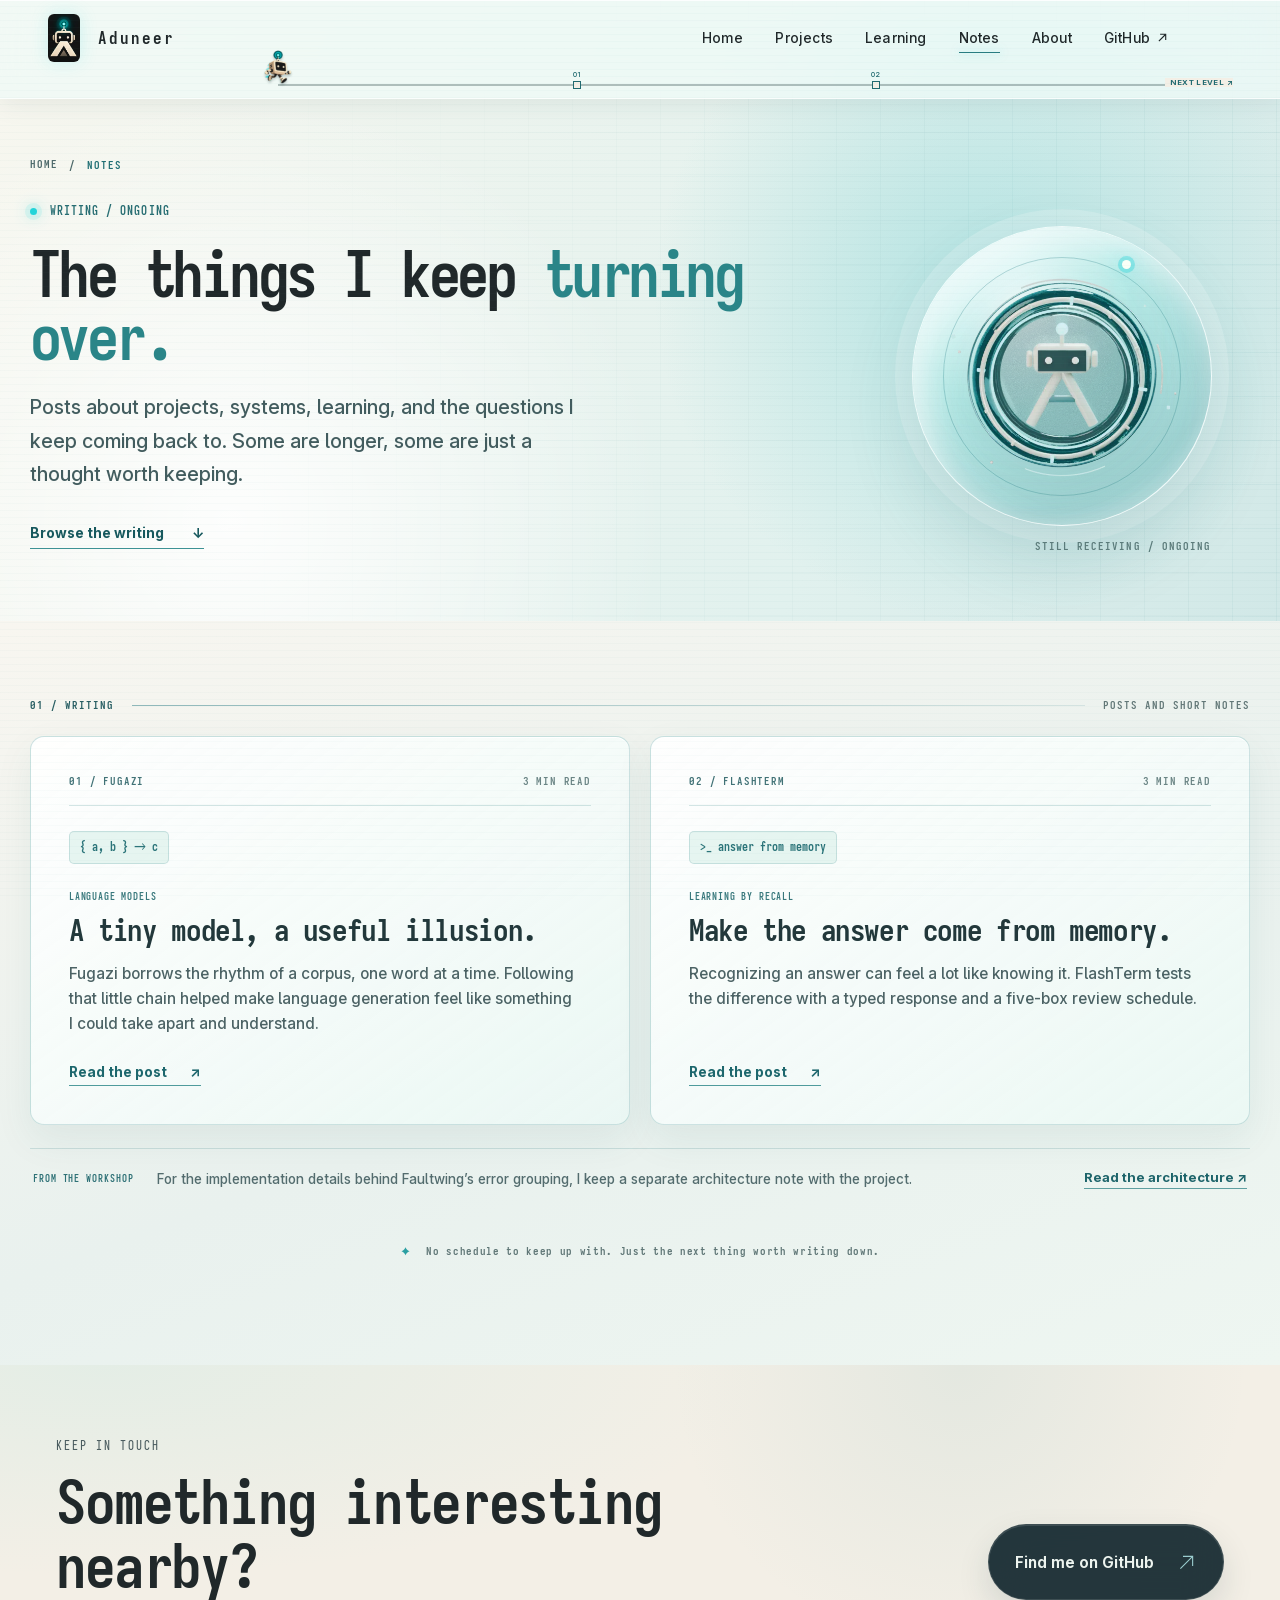
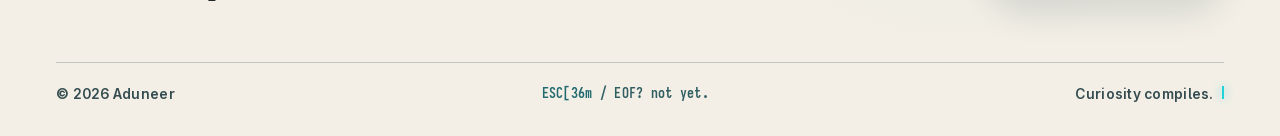
==== notes/index.html @ c025689a "Publish notes and rabbit hole" ====
<!doctype html>
<html lang="en" class="no-js">
  <head>
    <meta charset="utf-8" />
    <meta name="viewport" content="width=device-width, initial-scale=1" />
    <meta name="description" content="Aduneer's blog: posts and short notes on projects, systems, learning, and whatever question comes next." />
    <meta name="theme-color" content="#e9f2ed" />
    <meta property="og:type" content="website" />
    <meta property="og:title" content="Notes — Aduneer" />
    <meta property="og:description" content="Posts about projects, systems, learning, and the questions I keep coming back to." />
    <meta property="og:url" content="https://aduneer.github.io/notes/" />
    <meta property="og:image" content="https://aduneer.github.io/assets/aduneer-social-teal-1200.jpg" />
    <meta name="twitter:card" content="summary_large_image" />
    <link rel="canonical" href="https://aduneer.github.io/notes/" />
    <link rel="icon" href="../assets/favicon.svg" type="image/svg+xml" />
    <link rel="preload" href="../assets/adwaita-sans.woff2" as="font" type="font/woff2" crossorigin />
    <link rel="stylesheet" href="../styles.css" />
    <link rel="stylesheet" href="../notes.css" />
    <script src="../script.js" defer></script>
    <title>Notes — Aduneer</title>
  </head>
  <body class="notes-page">
    <a class="skip-link" href="#main-content">Skip to content</a>

    <header class="site-header" data-header>
      <div class="nav-shell">
        <a class="brand" href="../index.html#home" aria-label="Aduneer home"><img class="brand-mark" src="../assets/brand-mark-teal.webp" width="120" height="180" alt="" /><span class="brand-name">Aduneer</span></a>
        <button class="menu-toggle" type="button" aria-controls="primary-navigation" aria-expanded="false" aria-label="Open navigation"><span></span><span></span></button>
        <nav class="site-nav" id="primary-navigation" aria-label="Primary navigation">
          <a href="../index.html#home">Home</a>
          <a href="../index.html#projects">Projects</a>
          <a href="../learning.html">Learning</a>
          <a href="index.html" aria-current="page">Notes</a>
          <a href="#about-dialog" data-dialog-open="about-dialog">About</a>
          <a class="external-link" href="https://github.com/Aduneer" target="_blank" rel="noopener noreferrer">GitHub <svg viewBox="0 0 12 12" aria-hidden="true"><path d="M2.5 9.5 9 3M4 2.5h5.5V8" /></svg><span class="visually-hidden"> (opens in a new tab)</span></a>
        </nav>
      </div>
      <div class="level-track" data-level-track aria-hidden="true"><div class="level-track-inner"><span class="level-track-fill" data-track-fill></span><span class="level-stop" style="--stop: 33%"><i>01</i></span><span class="level-stop" style="--stop: 66%"><i>02</i></span><span class="level-finish">NEXT LEVEL ↗</span><span class="mascot-runner" data-runner><img src="../assets/mascot-runner-teal.webp" width="807" height="900" alt="" /></span></div></div>
    </header>

    <main id="main-content">
      <section class="notebook-hero" aria-labelledby="notebook-title">
        <div class="notebook-shell">
          <nav class="notebook-breadcrumb" aria-label="Breadcrumb"><a href="../index.html">Home</a><span aria-hidden="true">/</span><span aria-current="page">Notes</span></nav>
          <div class="notebook-hero-grid">
            <div class="notebook-hero-copy">
              <p class="notebook-eyebrow"><span class="notebook-led" aria-hidden="true"></span> Writing / ongoing</p>
              <h1 id="notebook-title">The things I keep <em>turning over.</em></h1>
              <p>Posts about projects, systems, learning, and the questions I keep coming back to. Some are longer, some are just a thought worth keeping.</p>
              <a class="notebook-jump" href="#recent">Browse the writing <span aria-hidden="true">↓</span></a>
            </div>
            <div class="notebook-hero-object" aria-hidden="true">
              <span class="notebook-orbit notebook-orbit-outer"></span>
              <span class="notebook-orbit notebook-orbit-inner"></span>
              <span class="notebook-orbit-point"></span>
              <img src="../assets/hero-core-poster.webp" width="480" height="480" alt="" />
              <span class="notebook-object-label">still receiving / ongoing</span>
            </div>
          </div>
        </div>
      </section>

      <section class="notebook-content" id="recent" aria-label="Blog posts">
        <div class="notebook-shell">
          <div class="notebook-section-heading"><p>01 / Writing</p><span></span><p>Posts and short notes</p></div>
          <div class="notebook-entry-grid">
            <article class="notebook-entry" aria-labelledby="fugazi-entry-title">
              <div class="notebook-entry-top"><span>01 / Fugazi</span><span>3 min read</span></div>
              <div class="notebook-entry-mark" aria-hidden="true">{ a, b } → c</div>
              <p class="notebook-entry-type">Language models</p>
              <h2 id="fugazi-entry-title"><a href="fugazi.html">A tiny model, a useful illusion.</a></h2>
              <p class="notebook-entry-excerpt">Fugazi borrows the rhythm of a corpus, one word at a time. Following that little chain helped make language generation feel like something I could take apart and understand.</p>
              <a class="notebook-read-link" href="fugazi.html" aria-label="Read A tiny model, a useful illusion">Read the post <span aria-hidden="true">↗</span></a>
            </article>
            <article class="notebook-entry" id="flashterm-note" aria-labelledby="flashterm-entry-title">
              <div class="notebook-entry-top"><span>02 / FlashTerm</span><span>3 min read</span></div>
              <div class="notebook-entry-mark" aria-hidden="true">&gt;_ answer from memory</div>
              <p class="notebook-entry-type">Learning by recall</p>
              <h2 id="flashterm-entry-title"><a href="flashterm.html">Make the answer come from memory.</a></h2>
              <p class="notebook-entry-excerpt">Recognizing an answer can feel a lot like knowing it. FlashTerm tests the difference with a typed response and a five-box review schedule.</p>
              <a class="notebook-read-link" href="flashterm.html" aria-label="Read Make the answer come from memory">Read the post <span aria-hidden="true">↗</span></a>
            </article>
          </div>
          <aside class="notebook-related-link" aria-label="Related project documentation"><span>FROM THE WORKSHOP</span><p>For the implementation details behind Faultwing’s error grouping, I keep a separate architecture note with the project.</p><a href="https://github.com/Aduneer/Faultwing/blob/main/docs/architecture.md" target="_blank" rel="noopener noreferrer">Read the architecture ↗<span class="visually-hidden"> (opens in a new tab)</span></a></aside>
          <p class="notebook-signoff"><span aria-hidden="true">✦</span> No schedule to keep up with. Just the next thing worth writing down.</p>
        </div>
      </section>
    </main>

    <footer class="site-footer"><div class="footer-shell"><div class="footer-invite reveal"><div><p class="eyebrow">Keep in touch</p><h2>Something interesting nearby?</h2></div><a class="footer-cta" href="https://github.com/Aduneer" target="_blank" rel="noopener noreferrer"><span>Find me on GitHub</span><svg viewBox="0 0 24 24" aria-hidden="true"><path d="M5 19 19 5M8 5h11v11" /></svg><span class="visually-hidden"> (opens in a new tab)</span></a></div><div class="footer-meta"><p>© <span id="year">2026</span> Aduneer</p><p class="footer-annotation"><span>ESC[36m</span> / EOF? not yet.</p><p>Curiosity compiles. <span class="footer-cursor" aria-hidden="true"></span></p></div></div></footer>

    <dialog class="info-dialog" id="about-dialog" aria-labelledby="about-title"><div class="dialog-shell"><form method="dialog"><button class="dialog-close" type="submit" aria-label="Close about dialog">×</button></form><picture><source type="image/webp" srcset="../assets/aduneer-avatar-teal-176.webp 176w, ../assets/aduneer-avatar-teal-264.webp 264w" sizes="88px" /><img class="dialog-avatar" src="../assets/aduneer-avatar-teal.png" width="176" height="176" alt="Aduneer's robot avatar" loading="lazy" decoding="async" /></picture><p class="eyebrow">About / ongoing</p><h2 id="about-title">Curious about how things work.</h2><p>I love learning, and building is how I make it stick. I try things, break them, understand why, and make the next version better.</p><p>Right now I’m exploring Go, C++, Python, data, AI, and systems. Side paths keep leading to tiny VMs, emulation, Linux from source, unusual networks, and old laptops with character.</p><a class="dialog-link" href="https://github.com/Aduneer" target="_blank" rel="noopener noreferrer">More on GitHub <span class="visually-hidden"> (opens in a new tab)</span><svg viewBox="0 0 16 16" aria-hidden="true"><path d="M3 13 13 3M5 3h8v8" /></svg></a></div></dialog>
  </body>
</html>
---- styles.css ----
@font-face {
  font-family: "Aduneer Sans";
  src: url("assets/adwaita-sans.woff2") format("woff2");
  font-style: normal;
  font-weight: 400 800;
  font-display: swap;
}

@font-face {
  font-family: "Aduneer Iosevka";
  src: url("assets/iosevka-medium.woff2") format("woff2");
  font-style: normal;
  font-weight: 500;
  font-display: swap;
}

@font-face {
  font-family: "Aduneer Iosevka";
  src: url("assets/iosevka-bold.woff2") format("woff2");
  font-style: normal;
  font-weight: 700;
  font-display: swap;
}

:root {
  --paper: #f3efe6;
  --paper-deep: #e5e9e5;
  --ink: #20282a;
  --muted: #4b5d60;
  --accent: #287d82;
  --accent-light: #9bcdd0;
  --signal: #22d4d9;
  --focus: #206a70;
  --line: rgba(28, 53, 57, 0.22);
  --font-ui: "Aduneer Sans", Inter, system-ui, sans-serif;
  --font-mono: "Aduneer Iosevka", ui-monospace, "SFMono-Regular", "Cascadia Code", Menlo,
    Monaco, Consolas, "Liberation Mono", monospace;
  --page-width: 1220px;
}

*,
*::before,
*::after {
  box-sizing: border-box;
}

html {
  scroll-behavior: smooth;
  scroll-padding-top: 7rem;
}

body {
  min-width: 320px;
  margin: 0;
  overflow-x: hidden;
  background: var(--paper);
  color: var(--ink);
  font-family: var(--font-ui);
  font-size: 16px;
  font-weight: 500;
  text-rendering: optimizeLegibility;
}

h1,
h2,
h3,
code,
.brand-name,
.eyebrow,
.hero-trace,
.project-number,
.project-category,
.project-trace,
.field-note-index,
.footer-annotation,
.milestone-index,
.orbit-label,
.signal-cache {
  font-family: var(--font-mono);
}

body::after {
  position: fixed;
  inset: 0;
  z-index: 30;
  background: repeating-linear-gradient(180deg, transparent 0 6px, rgba(95, 158, 159, 0.03) 6px 7px);
  content: "";
  pointer-events: none;
}

@media (prefers-contrast: more), (forced-colors: active), print {
  body::after { display: none; }
}

body.nav-open,
body.modal-open {
  overflow: hidden;
}

button,
a {
  font: inherit;
}

button {
  color: inherit;
}

a {
  color: inherit;
  text-decoration: none;
}

img,
svg {
  display: block;
}

img {
  max-width: 100%;
}

::selection {
  background: var(--accent);
  color: #fffdf7;
}

:focus-visible {
  outline: 2px solid var(--focus);
  outline-offset: 4px;
}

.visually-hidden {
  position: absolute !important;
  width: 1px !important;
  height: 1px !important;
  padding: 0 !important;
  overflow: hidden !important;
  clip: rect(0, 0, 0, 0) !important;
  white-space: nowrap !important;
  border: 0 !important;
}

.skip-link {
  position: fixed;
  top: 12px;
  left: 12px;
  z-index: 100;
  padding: 10px 14px;
  transform: translateY(-150%);
  border: 1px solid var(--ink);
  background: var(--paper);
  font-size: 0.75rem;
  transition: transform 160ms ease;
}

.skip-link:focus {
  transform: translateY(0);
}

.site-header {
  position: fixed;
  inset: 0 0 auto;
  z-index: 20;
  isolation: isolate;
  padding: 14px clamp(1.25rem, 4vw, 3rem);
  border-bottom: 1px solid rgba(255, 255, 255, 0.72);
  background: rgba(239, 250, 247, 0.76);
  box-shadow:
    inset 0 1px 0 rgba(255, 255, 255, 0.84),
    0 5px 24px rgba(25, 54, 58, 0.08);
  backdrop-filter: blur(22px) saturate(145%);
  -webkit-backdrop-filter: blur(22px) saturate(145%);
  transition: box-shadow 220ms ease, background-color 220ms ease;
}

.site-header.is-scrolled {
  background: rgba(239, 250, 247, 0.9);
  box-shadow: 0 12px 32px rgba(25, 54, 58, 0.14);
}

.nav-shell {
  position: relative;
  z-index: 1;
  display: flex;
  align-items: center;
  width: min(100%, var(--page-width));
  min-height: 48px;
  margin: 0 auto;
}

.brand {
  display: inline-flex;
  align-items: center;
  gap: 18px;
  border-radius: 4px;
}

.brand-mark {
  width: 32px;
  height: 48px;
  border-radius: 6px;
  object-fit: cover;
  box-shadow: 0 0 18px rgba(34, 212, 217, 0.18);
}

.brand-name {
  font-size: 1.05rem;
  font-weight: 700;
  letter-spacing: 0.12em;
}

.site-nav {
  display: flex;
  align-items: center;
  gap: clamp(1.25rem, 2.5vw, 2.35rem);
  margin-right: clamp(0rem, 5vw, 4.5rem);
  margin-left: auto;
}

.site-nav a,
.nav-link {
  position: relative;
  padding: 8px 0;
  border: 0;
  background: none;
  cursor: pointer;
  font-size: 0.86rem;
  line-height: 1.2;
  letter-spacing: 0.015em;
}

.site-nav a::after,
.nav-link::after {
  position: absolute;
  right: 0;
  bottom: 1px;
  left: 0;
  height: 1px;
  transform: scaleX(0);
  transform-origin: right;
  background: var(--accent);
  box-shadow: 0 0 10px rgba(34, 212, 217, 0.56);
  content: "";
  transition: transform 180ms ease;
}

.site-nav a:hover::after,
.site-nav a:focus-visible::after,
.nav-link:hover::after,
.nav-link:focus-visible::after,
.site-nav a[aria-current]::after {
  transform: scaleX(1);
  transform-origin: left;
}

.external-link {
  display: inline-flex;
  align-items: center;
  gap: 7px;
}

.external-link svg {
  width: 11px;
  height: 11px;
  fill: none;
  stroke: currentColor;
  stroke-linecap: square;
  stroke-width: 1.2;
}

.menu-toggle {
  display: none;
}

.hero {
  position: relative;
  isolation: isolate;
  min-height: 720px;
  overflow: hidden;
  background: #e4f4f2;
}

.hero-media,
.hero-media img,
.hero::after {
  position: absolute;
  inset: 0;
}

.hero-media {
  z-index: -2;
  transform: translate3d(var(--media-x, 0px), var(--media-y, 0px), 0) scale(1.035);
  transform-origin: center;
}

.hero-media img {
  width: 100%;
  height: 100%;
  object-fit: cover;
  object-position: center center;
  filter: blur(2.5px) saturate(1.06) contrast(1.01);
  transform: scale(1.025);
}

.hero-pointer-light {
  position: absolute;
  inset: 0;
  z-index: 0;
  background: radial-gradient(
    360px circle at var(--pointer-x, 50%) var(--pointer-y, 50%),
    rgba(117, 207, 207, 0.35),
    rgba(219, 246, 243, 0.12) 38%,
    transparent 72%
  );
  mix-blend-mode: soft-light;
  opacity: 0;
  pointer-events: none;
  transition: opacity 300ms ease;
}

.hero.has-pointer .hero-pointer-light {
  opacity: 1;
}

.hero-pixels {
  position: absolute;
  inset: 0;
  z-index: 0;
  overflow: hidden;
  pointer-events: none;
}

.hero-pixel {
  position: absolute;
  width: var(--pixel-size);
  height: var(--pixel-size);
  left: var(--pixel-x);
  top: var(--pixel-y);
  background: var(--pixel-color);
  box-shadow: 0 0 12px var(--pixel-color);
  animation: pixel-fade 560ms steps(5, end) both;
}

.hero::after {
  z-index: -1;
  background:
    linear-gradient(
      90deg,
      rgba(250, 254, 251, 0.2) 0%,
      rgba(237, 250, 247, 0.08) 48%,
      transparent 100%
    ),
    linear-gradient(0deg, rgba(25, 51, 57, 0.04), transparent 38%);
  content: "";
  pointer-events: none;
}

.hero-content {
  position: relative;
  z-index: 1;
  width: min(100%, var(--page-width));
  margin: 0 auto;
  padding: 170px 0 108px;
}

.eyebrow {
  margin: 0 0 28px;
  color: var(--muted);
  font-size: 0.78rem;
  line-height: 1.2;
  letter-spacing: 0.16em;
  text-transform: uppercase;
}

.eyebrow span {
  display: inline-block;
  margin-left: 8px;
  color: var(--ink);
}

.hero .eyebrow {
  display: inline-flex;
  align-items: center;
  padding: 9px 14px;
  border: 1px solid rgba(255, 255, 255, 0.9);
  border-radius: 999px;
  background: rgba(247, 255, 251, 0.63);
  box-shadow:
    inset 0 1px 0 rgba(255, 255, 255, 0.95),
    0 10px 30px rgba(40, 125, 130, 0.11);
  color: #36565b;
  backdrop-filter: blur(12px) saturate(135%);
  -webkit-backdrop-filter: blur(12px) saturate(135%);
}

.hero .eyebrow span { color: var(--accent); }

.hero h1 {
  max-width: 670px;
  margin: 0;
  font-size: clamp(3rem, 3.7vw, 3.6rem);
  font-weight: 700;
  line-height: 1.16;
  letter-spacing: -0.025em;
}

.hero-title-line {
  display: block;
  white-space: nowrap;
}

.cursor,
.footer-cursor {
  display: inline-block;
  width: 2px;
  height: 0.82em;
  margin-left: 8px;
  vertical-align: -0.03em;
  background: var(--signal);
  box-shadow: 0 0 10px rgba(34, 212, 217, 0.72);
  animation: cursor-blink 1.1s steps(1, end) infinite;
}

.hero-intro {
  max-width: 440px;
  margin: 27px 0 0;
  color: #354448;
  font-size: 1.05rem;
  line-height: 1.65;
}

.hero-actions {
  display: flex;
  align-items: center;
  gap: clamp(2rem, 4vw, 3.5rem);
  margin-top: 40px;
}

.hero-trace {
  width: fit-content;
  margin: 38px 0 0;
  display: flex;
  align-items: center;
  gap: 14px;
  padding: 10px 14px;
  border: 1px solid rgba(255, 255, 255, 0.88);
  border-left: 2px solid var(--signal);
  border-radius: 8px;
  background: rgba(247, 255, 251, 0.62);
  box-shadow: inset 0 1px 0 rgba(255, 255, 255, 0.95), 0 12px 28px rgba(25, 93, 98, 0.1);
  color: #31575c;
  font-size: 0.78rem;
  letter-spacing: 0.06em;
  backdrop-filter: blur(18px) saturate(145%);
  -webkit-backdrop-filter: blur(18px) saturate(145%);
}

.hero-trace abbr { color: #125f68; font-weight: 700; text-decoration: none; cursor: help; }
.hero-trace span { color: #31575c; }

.hero-core {
  position: absolute;
  top: 50%;
  right: max(24px, calc((100vw - var(--page-width)) / 2 + 5px));
  z-index: 2;
  width: clamp(300px, 30vw, 430px);
  transform: translateY(-43%);
  text-align: center;
}

.hero-core::before {
  position: absolute;
  inset: 11% 8% 18%;
  z-index: -1;
  border: 1px solid rgba(255, 255, 255, .56);
  border-radius: 50%;
  background: radial-gradient(circle, rgba(238, 253, 250, .72), rgba(223, 248, 246, .34) 58%, rgba(226, 250, 247, .05) 74%);
  box-shadow: 0 26px 70px rgba(27, 104, 112, .12), inset 0 1px 0 rgba(255, 255, 255, .82);
  backdrop-filter: blur(9px) saturate(130%);
  -webkit-backdrop-filter: blur(9px) saturate(130%);
  content: "";
  pointer-events: none;
}

.hero-core-spin {
  position: relative;
  display: block;
  width: 100%;
  aspect-ratio: 1;
  padding: 0;
  border: 0;
  border-radius: 50%;
  background: transparent;
  cursor: grab;
  touch-action: pan-y;
  -webkit-tap-highlight-color: transparent;
}

.hero-core-spin:active { cursor: grabbing; }
.hero-core-spin:focus-visible { outline: 3px solid var(--focus); outline-offset: -10px; }
.hero-core-spin img,
.hero-core-frames { position: absolute; inset: 0; width: 100%; height: 100%; }
.hero-core-spin img { object-fit: contain; filter: drop-shadow(0 24px 22px rgba(32, 88, 92, .2)); }
.hero-core-frames {
  opacity: 0;
  background-repeat: no-repeat;
  background-size: 600% 600%;
  background-position: var(--frame-x, 0%) var(--frame-y, 0%);
  filter: drop-shadow(0 24px 22px rgba(32, 88, 92, .2));
}
.hero-core.is-ready .hero-core-frames { opacity: 1; }
.hero-core.is-ready .hero-core-spin img { opacity: 0; }
.hero-core-caption {
  display: inline-flex;
  align-items: center;
  gap: 9px;
  margin: -11px 0 0;
  padding: 7px 11px;
  border: 1px solid rgba(255, 255, 255, .78);
  border-radius: 999px;
  background: rgba(239, 253, 249, .72);
  color: #24575c;
  font: 700 .69rem/1.2 var(--font-mono);
  letter-spacing: .08em;
  backdrop-filter: blur(12px);
  -webkit-backdrop-filter: blur(12px);
}
.hero-core-led { width: 5px; height: 5px; border-radius: 50%; background: var(--signal); box-shadow: 0 0 8px var(--signal); }
.no-js .hero-core-spin { cursor: default; pointer-events: none; }
.no-js .hero-core-caption { display: none; }
.hero-core.is-static .hero-core-spin { cursor: default; }
.hero-core.is-static .hero-core-caption { display: none; }

.primary-button {
  display: inline-flex;
  align-items: center;
  justify-content: center;
  gap: 15px;
  min-width: 180px;
  min-height: 50px;
  padding: 12px 20px;
  border: 1px solid rgba(61, 139, 144, 0.82);
  background: rgba(23, 43, 48, 0.9);
  box-shadow:
    inset 0 1px 0 rgba(255, 255, 255, 0.12),
    0 0 0 2px rgba(40, 125, 130, 0.75),
    0 0 24px rgba(40, 125, 130, 0.2);
  color: #f4f2e9;
  font-size: 0.92rem;
  font-weight: 650;
  backdrop-filter: blur(16px) saturate(130%);
  -webkit-backdrop-filter: blur(16px) saturate(130%);
  transition:
    transform 180ms ease,
    box-shadow 180ms ease,
    background-color 180ms ease;
}

.primary-button svg {
  width: 18px;
  height: 18px;
  fill: none;
  stroke: var(--accent-light);
  stroke-linecap: square;
  stroke-width: 1.4;
  transition: transform 180ms ease;
}

.primary-button:hover,
.primary-button:focus-visible {
  transform: translateY(-2px);
  background: #19363b;
  box-shadow:
    0 0 0 3px rgba(40, 125, 130, 0.9),
    0 8px 28px rgba(40, 125, 130, 0.25);
}

.primary-button:hover svg {
  transform: translateX(3px);
}

.text-button {
  position: relative;
  padding: 7px 0 5px;
  border: 0;
  background: none;
  cursor: pointer;
  font-size: 0.9rem;
  font-weight: 650;
}

.text-button::after {
  position: absolute;
  right: 0;
  bottom: 0;
  left: 0;
  height: 1px;
  background: currentColor;
  content: "";
  transition: transform 180ms ease;
  transform-origin: left;
}

.text-button:hover::after {
  transform: scaleX(0.55);
}

.projects {
  position: relative;
  padding: 38px clamp(1.25rem, 5vw, 3.5rem) 46px;
  overflow: hidden;
  background:
    radial-gradient(ellipse at 86% 12%, rgba(164, 226, 222, 0.35), transparent 34%),
    radial-gradient(circle at 12% 105%, rgba(110, 181, 181, 0.13), transparent 32%),
    radial-gradient(circle at 88% 110%, rgba(34, 212, 217, 0.08), transparent 30%),
    var(--paper);
}

.projects::before {
  position: absolute;
  top: 114px;
  right: clamp(12px, 3vw, 65px);
  width: 68px;
  height: 68px;
  border: 1px solid rgba(255, 255, 255, 0.88);
  border-radius: 50%;
  background: radial-gradient(circle at 28% 22%, rgba(255, 255, 255, 0.98) 3%, rgba(215, 249, 245, 0.7) 24%, rgba(76, 165, 170, 0.24) 70%, rgba(255, 255, 255, 0.84) 82%);
  box-shadow:
    inset -7px -9px 15px rgba(33, 122, 130, 0.12),
    0 12px 26px rgba(40, 125, 130, 0.11);
  opacity: 0.68;
  content: "";
  pointer-events: none;
}

.projects-shell,
.footer-shell {
  width: min(100%, var(--page-width));
  margin: 0 auto;
}

.section-heading {
  display: grid;
  grid-template-columns: auto minmax(80px, 1fr) auto;
  align-items: center;
  gap: 18px;
}

.section-heading h2,
.section-heading p {
  margin: 0;
  font-size: 0.78rem;
  font-weight: 650;
  line-height: 1.2;
  letter-spacing: 0.14em;
  text-transform: uppercase;
}

.section-heading p {
  color: var(--muted);
}

.section-rule {
  position: relative;
  height: 1px;
  background: linear-gradient(90deg, rgba(40, 125, 130, 0.55), rgba(255, 255, 255, 0.85) 55%, rgba(40, 125, 130, 0.2));
  box-shadow: 0 1px 0 rgba(255, 255, 255, 0.68);
}

.section-rule::after {
  position: absolute;
  top: -5px;
  left: 68%;
  width: 11px;
  height: 11px;
  border: 1px solid rgba(255, 255, 255, 0.9);
  border-radius: 50%;
  background: radial-gradient(circle at 30% 25%, #fff 3%, #b8e7e3 28%, rgba(72, 159, 164, 0.52) 75%);
  box-shadow: 0 2px 8px rgba(40, 125, 130, 0.19);
  content: "";
}

.project-prompt {
  display: flex;
  align-items: baseline;
  gap: 12px;
  max-width: 660px;
  margin: 20px 0 0;
  color: var(--muted);
  font-size: 0.88rem;
  line-height: 1.6;
}

.project-prompt span {
  flex: 0 0 auto;
  color: var(--focus);
  font-size: 0.72rem;
  letter-spacing: 0.13em;
  text-transform: uppercase;
}

.project-grid {
  display: grid;
  grid-template-columns: repeat(3, minmax(0, 1fr));
  align-items: start;
  gap: clamp(1.25rem, 2.4vw, 2rem);
  margin-top: 25px;
}

.project-card {
  position: relative;
  min-width: 0;
  overflow: hidden;
  border: 1px solid rgba(255, 255, 255, 0.88);
  border-radius: 12px;
  background: linear-gradient(145deg, rgba(255, 255, 255, 0.87), rgba(236, 250, 247, 0.7) 68%, rgba(255, 255, 255, 0.78));
  box-shadow:
    inset 0 1px 0 rgba(255, 255, 255, 0.94),
    0 14px 36px rgba(31, 91, 98, 0.11);
  backdrop-filter: blur(16px) saturate(125%);
  -webkit-backdrop-filter: blur(16px) saturate(125%);
  transition: border-color 180ms ease, box-shadow 180ms ease;
}

.project-card:hover,
.project-card:focus-within {
  border-color: rgba(40, 125, 130, 0.56);
  box-shadow:
    inset 0 1px 0 rgba(255, 255, 255, 0.94),
    0 18px 42px rgba(31, 91, 98, 0.17);
}

.project-card-experiment::before {
  position: absolute;
  inset: 0 0 auto;
  height: 3px;
  background: linear-gradient(90deg, rgba(40, 125, 130, .18), var(--signal), rgba(255, 255, 255, .65));
  content: "";
  pointer-events: none;
}

.project-disclosure {
  position: relative;
  z-index: 1;
}

.project-disclosure summary {
  display: flex;
  min-height: 238px;
  flex-direction: column;
  padding: 23px 24px 22px;
  cursor: pointer;
  list-style: none;
}

.project-disclosure summary::-webkit-details-marker {
  display: none;
}

.project-disclosure summary:focus-visible {
  outline-offset: -6px;
}

.project-card-top {
  display: flex;
  align-items: center;
  justify-content: space-between;
  gap: 16px;
}

.project-number,
.project-category {
  color: var(--muted);
  font-size: 0.72rem;
  line-height: 1.2;
  letter-spacing: 0.1em;
  text-transform: uppercase;
}

.project-category {
  text-align: right;
}

.project-card h3 {
  margin: 28px 0 0;
  font-size: 1.28rem;
  font-weight: 700;
  line-height: 1.2;
  letter-spacing: -0.02em;
}

.project-summary {
  max-width: 310px;
  margin-top: 10px;
  color: #465457;
  font-size: 0.95rem;
  line-height: 1.6;
}

.project-trace {
  width: fit-content;
  margin-top: 13px;
  padding: 3px 8px 3px 10px;
  border-left: 2px solid rgba(40, 125, 130, 0.62);
  background: rgba(196, 231, 229, 0.35);
  color: #1b6168;
  font-size: 0.76rem;
  font-weight: 700;
  line-height: 1.35;
  letter-spacing: 0.04em;
}

.project-explore {
  display: flex;
  align-items: center;
  justify-content: space-between;
  margin-top: auto;
  padding-top: 25px;
  color: var(--focus);
  font-size: 0.88rem;
  font-weight: 700;
}

.project-explore svg {
  width: 18px;
  height: 18px;
  fill: none;
  stroke: currentColor;
  stroke-linecap: square;
  stroke-width: 1.25;
  transition: transform 180ms ease;
}

.project-disclosure[open] .project-explore svg {
  transform: rotate(180deg);
}

.project-disclosure[open] summary {
  min-height: 0;
  border-bottom: 1px solid rgba(28, 53, 57, 0.13);
}

.project-details {
  padding: 21px 24px 24px;
}

.project-detail-intro {
  margin: 0;
  color: #354448;
  font-size: 0.95rem;
  line-height: 1.65;
}

.project-detail-intro span,
.visual-label {
  display: block;
  margin-bottom: 7px;
  color: var(--focus);
  font-size: 0.72rem;
  letter-spacing: 0.13em;
  text-transform: uppercase;
}

.project-visual {
  margin-top: 22px;
  padding: 15px;
  border: 1px solid rgba(28, 53, 57, 0.12);
  border-radius: 8px;
  background: rgba(255, 255, 255, 0.28);
}

.visual-label {
  margin: 0 0 12px;
}

.project-flow,
.review-track {
  margin: 0;
  padding: 0;
  list-style: none;
}

.project-flow {
  display: grid;
  grid-template-columns: repeat(4, minmax(0, 1fr));
  gap: 10px;
}

.project-flow li {
  position: relative;
  min-width: 0;
  padding: 10px 7px;
  border: 1px solid rgba(28, 53, 57, 0.13);
  border-radius: 5px;
  background: rgba(255, 255, 255, 0.38);
  text-align: center;
}

.project-flow li:not(:last-child)::after {
  position: absolute;
  top: 50%;
  right: -9px;
  transform: translateY(-50%);
  color: var(--focus);
  content: "→";
  font-size: 0.7rem;
}

.project-flow span,
.project-flow strong {
  display: block;
}

.project-flow span {
  color: var(--muted);
  font-size: 0.68rem;
}

.project-flow strong {
  margin-top: 4px;
  font-size: 0.72rem;
  font-weight: 700;
  line-height: 1.35;
  overflow-wrap: anywhere;
}

.review-track {
  display: grid;
  grid-template-columns: repeat(5, minmax(0, 1fr));
  gap: 5px;
}

.review-track li {
  padding: 9px 3px;
  border: 1px solid rgba(28, 53, 57, 0.12);
  border-radius: 4px;
  background: rgba(255, 255, 255, 0.34);
  text-align: center;
}

.review-track li:nth-child(2) { padding-top: 12px; }
.review-track li:nth-child(3) { padding-top: 15px; }
.review-track li:nth-child(4) { padding-top: 18px; }
.review-track li:nth-child(5) { padding-top: 21px; }

.review-track span,
.review-track strong {
  display: block;
}

.review-track span {
  color: var(--muted);
  font-size: 0.66rem;
}

.review-track strong {
  margin-top: 5px;
  font-size: 0.7rem;
  font-weight: 700;
  overflow-wrap: anywhere;
}

.project-facts {
  margin: 22px 0 0;
}

.project-facts > div {
  display: grid;
  grid-template-columns: 78px minmax(0, 1fr);
  gap: 12px;
  padding: 11px 0;
  border-top: 1px solid rgba(28, 53, 57, 0.1);
}

.project-facts dt {
  color: var(--muted);
  font-size: 0.72rem;
  letter-spacing: 0.08em;
  text-transform: uppercase;
}

.project-facts dd {
  margin: 0;
  color: #465457;
  font-size: 0.87rem;
  line-height: 1.55;
}

.project-screenshot {
  width: min(100%, 292px);
  margin: 22px auto 0;
  overflow: hidden;
  border: 1px solid rgba(28, 53, 57, 0.16);
  border-radius: 8px;
  background: #e9eeeb;
}

.project-screenshot a { display: block; }

.project-screenshot img {
  display: block;
  width: 100%;
  height: 168px;
  padding: 7px;
  object-fit: contain;
  object-position: center;
}

.project-screenshot-terminal {
  background: #1c1b19;
}

.project-screenshot-terminal img {
  background: #1c1b19;
}

.project-screenshot-code { width: min(100%, 320px); background: #172c31; }
.fugazi-terminal { min-height: 168px; padding: 12px 13px; color: #e9f8f2; }
.fugazi-terminal-bar { display: flex; align-items: center; gap: 5px; color: #a8d8d7; }
.fugazi-terminal-bar span { width: 5px; height: 5px; border-radius: 50%; background: #7babb0; }
.fugazi-terminal-bar span:first-child { background: var(--signal); box-shadow: 0 0 7px var(--signal); }
.fugazi-terminal-bar strong { margin-left: auto; font: 700 .64rem/1.2 var(--font-mono); letter-spacing: .06em; }
.fugazi-terminal pre { margin: 16px 0 0; white-space: pre-wrap; overflow-wrap: anywhere; font: 500 .75rem/1.55 var(--font-mono); }
.fugazi-terminal code span { color: var(--signal); font-weight: 700; }

.project-screenshot figcaption {
  padding: 9px 11px;
  background: #f4f5ef;
  color: #59676a;
  font-size: 0.55rem;
  line-height: 1.4;
}

.project-screenshot.project-screenshot-code figcaption { font-size: .68rem; }

.project-actions {
  position: relative;
  z-index: 1;
  display: flex;
  flex-wrap: wrap;
  gap: 8px;
  padding: 0 24px 22px;
}

.project-actions a {
  display: inline-flex;
  align-items: center;
  gap: 6px;
  min-height: 36px;
  padding: 7px 10px;
  border: 1px solid rgba(40, 125, 130, 0.32);
  border-radius: 4px;
  background: #f4f8f4;
  color: #205d62;
  font-size: 0.82rem;
  line-height: 1.2;
  transition: border-color 180ms ease, background-color 180ms ease, transform 180ms ease;
}

.project-actions a:hover,
.project-actions a:focus-visible {
  transform: translateY(-2px);
  border-color: var(--accent);
  background: #e8f2ef;
}

.project-actions a span[aria-hidden] {
  font-size: 0.84rem;
}

.more-work {
  display: flex;
  align-items: center;
  gap: 22px;
  margin-top: 32px;
  padding-top: 22px;
  border-top: 1px solid var(--line);
  font-size: 0.82rem;
}

.more-work > span {
  color: var(--muted);
  font-size: 0.72rem;
  letter-spacing: 0.13em;
  text-transform: uppercase;
}

.more-work a {
  padding-bottom: 3px;
  border-bottom: 1px solid rgba(28, 53, 57, 0.5);
}

.more-work a:hover { color: var(--focus); border-color: var(--focus); }

.js.reveal-ready .reveal {
  transform: translateY(26px) scale(0.99);
  opacity: 0;
  transition:
    opacity 700ms cubic-bezier(0.22, 1, 0.36, 1),
    transform 700ms cubic-bezier(0.22, 1, 0.36, 1);
  transition-delay: var(--reveal-delay, 0ms);
}

.js.reveal-ready .reveal.is-visible {
  transform: translateY(0) scale(1);
  opacity: 1;
}

.interlude {
  position: relative;
  isolation: isolate;
  overflow: hidden;
  background: #172b31;
  color: #edf4ef;
  border-top: 1px solid rgba(34, 212, 217, 0.22);
}

.interlude::before {
  position: absolute;
  inset: 0;
  z-index: -1;
  background:
    radial-gradient(circle at 12% 18%, rgba(105, 173, 176, 0.2), transparent 30%),
    radial-gradient(circle at 88% 82%, rgba(105, 173, 176, 0.09), transparent 32%),
    linear-gradient(135deg, rgba(255, 255, 255, 0.035), transparent 45%);
  content: "";
  pointer-events: none;
}

.signal-strip {
  position: relative;
  z-index: 1;
  padding: 13px 0;
  overflow: hidden;
  border-top: 1px solid rgba(255, 255, 255, 0.1);
  border-bottom: 1px solid rgba(255, 255, 255, 0.1);
  background: linear-gradient(90deg, rgba(201, 244, 243, 0.11), rgba(255, 255, 255, 0.035), rgba(201, 244, 243, 0.09));
  backdrop-filter: blur(16px);
  -webkit-backdrop-filter: blur(16px);
}

.signal-track {
  display: flex;
  width: max-content;
  align-items: center;
  animation: signal-loop 28s linear infinite;
  color: rgba(237, 244, 239, 0.7);
  font-size: 0.62rem;
  letter-spacing: 0.16em;
  text-transform: uppercase;
  white-space: nowrap;
}

.signal-group {
  display: flex;
  flex: 0 0 auto;
  align-items: center;
  justify-content: space-around;
  gap: 28px;
  min-width: 100vw;
  padding-right: 28px;
}

.signal-track i {
  color: var(--signal);
  text-shadow: 0 0 12px rgba(34, 212, 217, 0.55);
  font-style: normal;
}

.interlude-shell {
  position: relative;
  z-index: 1;
  width: min(100%, var(--page-width));
  margin: 0 auto;
  padding: 94px 0 100px;
}

.interlude-kicker {
  display: flex;
  align-items: center;
  justify-content: space-between;
  padding-bottom: 18px;
  border-bottom: 1px solid rgba(255, 255, 255, 0.15);
  color: rgba(237, 244, 239, 0.65);
  font-size: 0.65rem;
  letter-spacing: 0.12em;
  text-transform: uppercase;
}

.interlude-kicker p {
  margin: 0;
  color: var(--accent-light);
}

.interlude-kicker span {
  text-align: right;
}

.interlude-shell > h2 {
  max-width: 1080px;
  margin: 42px 0 0;
  font-size: clamp(3.1rem, 6.5vw, 6.3rem);
  font-weight: 700;
  line-height: 0.98;
  letter-spacing: -0.035em;
}

.interlude-shell > h2 span {
  color: var(--accent-light);
  text-shadow: 0 0 44px rgba(105, 173, 176, 0.15);
}

.field-notes {
  display: grid;
  grid-template-columns: repeat(2, minmax(0, 1fr));
  gap: 20px;
  margin-top: 72px;
}

.field-note {
  position: relative;
  display: flex;
  min-height: 390px;
  flex-direction: column;
  padding: clamp(25px, 3vw, 38px);
  overflow: hidden;
  border: 1px solid rgba(203, 245, 242, 0.28);
  border-radius: 12px;
  background: linear-gradient(150deg, rgba(222, 250, 246, 0.14), rgba(162, 220, 220, 0.055) 52%, rgba(255, 255, 255, 0.025));
  box-shadow:
    inset 0 1px 0 rgba(255, 255, 255, 0.24),
    0 20px 42px rgba(3, 22, 28, 0.14);
  backdrop-filter: blur(14px) saturate(120%);
  -webkit-backdrop-filter: blur(14px) saturate(120%);
  transition: border-color 220ms ease, box-shadow 220ms ease, transform 220ms ease;
}

.field-note::before {
  position: absolute;
  right: -10px;
  bottom: -10px;
  width: 185px;
  height: 185px;
  background-image:
    linear-gradient(rgba(155, 205, 208, 0.11) 1px, transparent 1px),
    linear-gradient(90deg, rgba(155, 205, 208, 0.11) 1px, transparent 1px);
  background-size: 18px 18px;
  mask-image: linear-gradient(135deg, transparent 12%, #000 100%);
  content: "";
  pointer-events: none;
}

.field-note:hover,
.js.reveal-ready .field-note.reveal.is-visible:hover {
  transform: translateY(-5px);
  border-color: rgba(155, 205, 208, 0.55);
  box-shadow:
    inset 0 1px 0 rgba(255, 255, 255, 0.24),
    0 18px 42px rgba(3, 22, 28, 0.18),
    0 0 28px rgba(34, 212, 217, 0.09);
}

.field-note-index {
  position: relative;
  z-index: 1;
  display: flex;
  justify-content: space-between;
  color: var(--accent-light);
  font-size: 0.75rem;
  letter-spacing: 0.12em;
  text-transform: uppercase;
}

.field-note-index span:last-child { font-size: 1rem; line-height: 0.8; }

.field-note-line {
  display: flex;
  align-items: center;
  gap: 5px;
  width: 75%;
  margin-top: 37px;
}

.field-note-line span {
  position: relative;
  flex: 1;
  height: 1px;
  background: rgba(155, 205, 208, 0.55);
}

.field-note-line span::before {
  position: absolute;
  top: -4px;
  left: 0;
  width: 9px;
  height: 9px;
  border: 2px solid var(--accent-light);
  background: #172b31;
  box-shadow: 0 0 12px rgba(155, 205, 208, 0.45);
  content: "";
}

.field-note-chain { display: flex; align-items: center; flex-wrap: wrap; gap: 7px; margin-top: 30px; color: var(--accent-light); font: 700 .75rem/1.3 var(--font-mono); letter-spacing: .04em; }
.field-note-chain span { padding: 8px 9px; border: 1px solid rgba(155, 205, 208, .4); border-radius: 4px; background: rgba(14, 46, 51, .36); }
.field-note-chain i { color: var(--signal); font-style: normal; }

.field-note h3 {
  position: relative;
  z-index: 1;
  max-width: 400px;
  margin: 28px 0 0;
  font-size: clamp(1.3rem, 2.5vw, 1.85rem);
  font-weight: 700;
  line-height: 1.18;
  letter-spacing: -0.025em;
}

.field-note p {
  position: relative;
  z-index: 1;
  max-width: 460px;
  margin: 17px 0 25px;
  color: rgba(237, 244, 239, 0.78);
  font-size: 0.95rem;
  line-height: 1.8;
}

.field-note code {
  color: #b5dfe0;
  font-size: 0.95em;
}

.field-note a {
  position: relative;
  z-index: 1;
  align-self: flex-start;
  margin-top: auto;
  padding-bottom: 4px;
  border-bottom: 1px solid rgba(155, 205, 208, 0.7);
  color: #b5dfe0;
  font-size: 0.86rem;
}

.field-note a:hover { color: #f5fbf7; border-color: #f5fbf7; }

.signal-cache {
  margin-top: 28px;
  overflow: hidden;
  border: 1px solid rgba(155, 205, 208, 0.32);
  border-radius: 7px;
  background: rgba(170, 231, 230, 0.045);
}

.signal-cache summary {
  display: flex;
  align-items: center;
  gap: 11px;
  min-height: 51px;
  padding: 12px 18px;
  color: #bce7e6;
  cursor: pointer;
  font-size: 0.78rem;
  letter-spacing: 0.12em;
  list-style: none;
  text-transform: uppercase;
}

.signal-cache summary::-webkit-details-marker { display: none; }

.signal-cache-led {
  flex: 0 0 7px;
  width: 7px;
  height: 7px;
  border-radius: 50%;
  background: var(--signal);
  box-shadow: 0 0 10px rgba(34, 212, 217, 0.9);
  animation: signal-pulse 3s ease-in-out infinite;
}

.signal-cache-spec {
  margin-left: auto;
  color: rgba(237, 244, 239, 0.67);
  font-size: 0.72rem;
}

.signal-cache-arrow {
  margin-left: 12px;
  color: var(--signal);
  font-size: 1rem;
  line-height: 1;
  transition: transform 180ms ease;
}

.signal-cache[open] .signal-cache-arrow { transform: rotate(45deg); }

.signal-cache-screen {
  position: relative;
  padding: 24px 28px 26px;
  overflow: hidden;
  border-top: 1px solid rgba(155, 205, 208, 0.2);
  background: linear-gradient(145deg, #102228, #19353a);
  box-shadow: inset 0 1px 0 rgba(255, 255, 255, 0.08);
}

.signal-cache-screen p {
  position: relative;
  max-width: 660px;
  margin: 0 0 13px;
  color: #d6e9e6;
  font-size: 0.86rem;
  line-height: 1.7;
}

.signal-cache-command {
  color: #83e9e8 !important;
  letter-spacing: 0.11em;
  text-transform: uppercase;
}

.signal-cache-command span { margin-right: 10px; color: var(--signal); }
.signal-cache-screen a { border-bottom: 1px solid rgba(131, 233, 232, 0.6); color: #a9f0ee; }
.signal-cache-screen a:hover { color: #fff; border-color: #fff; }

.signal-cache-screen .signal-cache-echo {
  margin: 20px 0 0;
  color: rgba(214, 233, 230, 0.65);
  font-size: 0.72rem;
  letter-spacing: 0.18em;
  text-transform: uppercase;
}

.signal-cache-echo span {
  margin-left: 4px;
  color: var(--signal);
  animation: cursor-blink 1.1s steps(1, end) infinite;
}

.site-footer {
  padding: 0 clamp(1.25rem, 5vw, 3.5rem) 34px;
  background:
    radial-gradient(ellipse at 8% 0%, rgba(189, 233, 229, 0.28), transparent 40%),
    radial-gradient(circle at 75% 0%, rgba(105, 173, 176, 0.11), transparent 28%),
    var(--paper);
  color: var(--muted);
}

.footer-invite {
  display: grid;
  grid-template-columns: minmax(0, 1fr) auto;
  align-items: end;
  gap: 30px;
  padding: 74px 0 62px;
  border-bottom: 1px solid var(--line);
}

.footer-invite .eyebrow {
  margin-bottom: 18px;
}

.footer-invite h2 {
  max-width: 680px;
  margin: 0;
  color: var(--ink);
  font-size: clamp(2rem, 4.8vw, 4.3rem);
  font-weight: 700;
  line-height: 1.04;
  letter-spacing: -0.035em;
}

.footer-cta {
  display: inline-flex;
  align-items: center;
  gap: 22px;
  min-height: 76px;
  padding: 0 26px;
  border: 1px solid rgba(255, 255, 255, 0.12);
  border-radius: 999px;
  background: rgba(23, 43, 49, 0.94);
  box-shadow:
    inset 0 1px 0 rgba(255, 255, 255, 0.12),
    0 14px 32px rgba(25, 54, 58, 0.13);
  color: #edf4ef;
  font-size: 0.95rem;
  font-weight: 650;
  backdrop-filter: blur(18px) saturate(130%);
  -webkit-backdrop-filter: blur(18px) saturate(130%);
  transition:
    transform 180ms ease,
    box-shadow 180ms ease;
}

.footer-cta svg {
  width: 21px;
  height: 21px;
  fill: none;
  stroke: var(--accent-light);
  stroke-width: 1.25;
  transition: transform 180ms ease;
}

.footer-cta:hover,
.footer-cta:focus-visible {
  transform: translateY(-3px);
  box-shadow:
    inset 0 1px 0 rgba(255, 255, 255, 0.16),
    0 18px 38px rgba(25, 54, 58, 0.2);
}

.footer-cta:hover svg {
  transform: translate(3px, -3px);
}

.footer-meta {
  display: flex;
  align-items: center;
  justify-content: space-between;
  padding-top: 22px;
  color: #344c50;
  font-size: 0.86rem;
  font-weight: 600;
  letter-spacing: 0.02em;
}

.footer-meta p {
  margin: 0;
}

.footer-annotation { color: #315e62; font-weight: 700; }
.footer-annotation span { color: var(--focus); }

.footer-cursor {
  height: 0.95em;
  margin-left: 5px;
}

.info-dialog {
  width: min(620px, calc(100% - 2rem));
  max-height: min(720px, calc(100dvh - 2rem));
  margin: auto;
  padding: 0;
  overflow: auto;
  border: 1px solid rgba(255, 255, 255, 0.62);
  border-radius: 18px;
  background: rgba(243, 239, 230, 0.88);
  box-shadow:
    inset 0 1px 0 rgba(255, 255, 255, 0.82),
    0 30px 100px rgba(12, 10, 8, 0.42);
  color: var(--ink);
  backdrop-filter: blur(32px) saturate(145%);
  -webkit-backdrop-filter: blur(32px) saturate(145%);
}

.info-dialog::backdrop {
  background: rgba(16, 34, 39, 0.72);
  backdrop-filter: blur(10px) saturate(80%);
  -webkit-backdrop-filter: blur(10px) saturate(80%);
}

.info-dialog[open] {
  animation: dialog-enter 180ms ease-out;
}

.dialog-shell {
  position: relative;
  padding: clamp(2rem, 6vw, 3.5rem);
}

.dialog-shell form {
  position: absolute;
  top: 16px;
  right: 16px;
}

.dialog-close {
  display: grid;
  width: 36px;
  height: 36px;
  place-items: center;
  padding: 0;
  border: 1px solid var(--line);
  border-radius: 50%;
  background: transparent;
  cursor: pointer;
  font-family: Arial, sans-serif;
  font-size: 1.4rem;
  font-weight: 300;
  line-height: 1;
  transition:
    background-color 150ms ease,
    color 150ms ease;
}

.dialog-close:hover,
.dialog-close:focus-visible {
  background: var(--ink);
  color: var(--paper);
}

.dialog-avatar {
  width: 88px;
  height: 88px;
  margin-bottom: 30px;
  border: 1px solid rgba(255, 255, 255, 0.16);
  border-radius: 16px;
  box-shadow: 0 12px 30px rgba(28, 22, 17, 0.16);
}

.dialog-shell .eyebrow {
  margin-bottom: 15px;
}

.dialog-shell h2 {
  max-width: 480px;
  margin: 0;
  font-size: clamp(1.8rem, 5vw, 2.75rem);
  font-weight: 700;
  line-height: 1.12;
  letter-spacing: -0.025em;
}

.dialog-shell > p:not(.eyebrow) {
  max-width: 510px;
  margin: 21px 0 0;
  color: #465457;
  font-size: 0.98rem;
  line-height: 1.75;
}

.dialog-link {
  display: inline-flex;
  align-items: center;
  gap: 9px;
  margin-top: 28px;
  padding-bottom: 4px;
  border-bottom: 1px solid currentColor;
  font-size: 0.88rem;
}

.dialog-link svg {
  width: 13px;
  height: 13px;
  fill: none;
  stroke: currentColor;
  stroke-width: 1.2;
}

@keyframes signal-loop {
  to {
    transform: translateX(-50%);
  }
}

@keyframes cursor-blink {
  0%,
  45% {
    opacity: 1;
  }

  46%,
  100% {
    opacity: 0;
  }
}

@keyframes signal-pulse {
  50% { opacity: 0.52; box-shadow: 0 0 3px rgba(34, 212, 217, 0.42); }
}

@keyframes pixel-fade {
  0% { opacity: 0; transform: scale(0.5); }
  20% { opacity: 0.65; transform: scale(1); }
  100% { opacity: 0; transform: scale(0.5); }
}

@keyframes dialog-enter {
  from {
    transform: translateY(8px) scale(0.985);
    opacity: 0;
  }

  to {
    transform: translateY(0) scale(1);
    opacity: 1;
  }
}

.interlude :focus-visible,
.site-footer .footer-cta:focus-visible {
  outline-color: #b5dfe0;
}

.no-js .menu-toggle,
.dialog-fallback .dialog-shell form {
  display: none;
}

.no-js .info-dialog,
.dialog-fallback .info-dialog {
  position: static;
  display: block;
  width: min(620px, calc(100% - 2rem));
  max-height: none;
  margin: 2rem auto;
  background: rgba(243, 239, 230, 0.96);
  backdrop-filter: none;
  -webkit-backdrop-filter: none;
}

.no-js .info-dialog::backdrop,
.dialog-fallback .info-dialog::backdrop {
  display: none;
}

.no-js .site-header {
  position: absolute;
}

@media (min-width: 1500px) {
  .hero {
    min-height: 760px;
  }
}

@media (min-width: 781px) and (max-width: 1100px) {
  .hero-content { padding-left: 24px; padding-right: 24px; }
  .hero h1 { font-size: clamp(2.4rem, 3.4vw, 3rem); }
  .hero-intro { max-width: min(440px, 49vw); }
  .hero-core { width: min(34vw, 350px); }
}

@media (max-width: 780px) {
  html {
    scroll-padding-top: 6rem;
  }

  .site-header {
    padding: 10px 20px;
  }

  .nav-shell {
    min-height: 42px;
  }

  .brand {
    gap: 12px;
  }

  .brand-mark {
    width: 30px;
    height: 45px;
  }

  .brand-name {
    font-size: 0.95rem;
  }

  .menu-toggle {
    position: relative;
    z-index: 2;
    display: grid;
    width: 42px;
    height: 42px;
    margin-left: auto;
    place-content: center;
    gap: 7px;
    padding: 0;
    border: 1px solid var(--line);
    border-radius: 50%;
    background: rgba(243, 239, 230, 0.72);
    cursor: pointer;
  }

  .menu-toggle span {
    display: block;
    width: 16px;
    height: 1px;
    background: currentColor;
    transition: transform 180ms ease;
  }

  .site-header.is-open .menu-toggle span:first-child {
    transform: translateY(4px) rotate(45deg);
  }

  .site-header.is-open .menu-toggle span:last-child {
    transform: translateY(-4px) rotate(-45deg);
  }

  .site-nav {
    position: absolute;
    top: calc(100% + 10px);
    right: 20px;
    left: 20px;
    display: grid;
    gap: 0;
    margin: 0;
    padding: 8px;
    visibility: hidden;
    transform: translateY(-8px);
    border: 1px solid rgba(255, 255, 255, 0.62);
    border-radius: 12px;
    background: rgba(243, 239, 230, 0.84);
    box-shadow:
      inset 0 1px 0 rgba(255, 255, 255, 0.8),
      0 18px 40px rgba(25, 54, 58, 0.16);
    backdrop-filter: blur(24px) saturate(145%);
    -webkit-backdrop-filter: blur(24px) saturate(145%);
    opacity: 0;
    pointer-events: none;
    transition:
      opacity 180ms ease,
      transform 180ms ease;
  }

  .site-header.is-open .site-nav {
    visibility: visible;
    transform: translateY(0);
    opacity: 1;
    pointer-events: auto;
  }

  .no-js .site-header {
    position: relative;
    background: var(--paper);
  }

  .no-js .nav-shell {
    flex-wrap: wrap;
  }

  .no-js .site-nav {
    position: static;
    width: 100%;
    visibility: visible;
    transform: none;
    margin-top: 12px;
    opacity: 1;
    pointer-events: auto;
  }

  .site-nav a,
  .nav-link {
    width: 100%;
    padding: 14px 15px;
    text-align: left;
  }

  .site-nav a::after,
  .nav-link::after {
    right: auto;
    bottom: 9px;
    left: 15px;
    width: 18px;
  }

  .hero {
    min-height: 720px;
  }

  .hero-media img {
    object-position: 85% center;
    filter: blur(2.5px) saturate(0.93) contrast(0.98);
  }

  .hero::after {
    background:
      linear-gradient(
        90deg,
        rgba(247, 253, 250, 0.93) 0%,
        rgba(237, 250, 247, 0.78) 72%,
        rgba(237, 250, 247, 0.42) 100%
      ),
      linear-gradient(0deg, rgba(25, 51, 57, 0.07), transparent 50%);
  }

  .hero-content {
    padding: 142px 24px 0;
  }

  .hero-core {
    position: relative;
    top: auto;
    right: auto;
    width: min(76vw, 370px);
    margin: 8px auto 55px;
    transform: none;
  }

  .hero h1 {
    max-width: 520px;
    font-size: clamp(2.6rem, 10.5vw, 4rem);
  }

  .hero-intro {
    max-width: 470px;
    font-size: 1rem;
  }

  .section-heading {
    grid-template-columns: 1fr auto;
  }

  .section-rule {
    display: none;
  }

  .project-prompt {
    align-items: flex-start;
    flex-direction: column;
    gap: 4px;
  }

  .project-grid {
    grid-template-columns: 1fr;
  }

  .project-disclosure summary {
    min-height: 210px;
  }

  .interlude-shell {
    padding: 72px 24px 78px;
  }

  .interlude-kicker {
    align-items: flex-start;
    flex-direction: column;
    gap: 8px;
  }

  .interlude-kicker span {
    text-align: left;
  }

  .interlude-shell > h2 {
    margin-top: 34px;
    font-size: clamp(2.75rem, 11vw, 4.8rem);
  }

  .field-notes {
    grid-template-columns: 1fr;
    gap: 14px;
    margin-top: 49px;
  }

  .field-note { min-height: 350px; }

  .signal-cache-spec { display: none; }
  .signal-cache-screen { padding: 20px 22px 23px; }

  .footer-invite {
    grid-template-columns: 1fr;
    padding: 60px 0 48px;
  }

  .footer-cta {
    justify-self: start;
  }
}

@media (max-width: 500px) {
  .hero {
    min-height: 680px;
  }

  .hero-content {
    padding-top: 132px;
  }

  .hero h1 {
    font-size: clamp(1.9rem, 9.2vw, 2.35rem);
  }

  .hero-actions {
    align-items: flex-start;
    flex-direction: column;
    gap: 27px;
  }

  .hero-core { width: min(82vw, 320px); margin-top: 2px; margin-bottom: 42px; }

  .projects {
    padding-top: 32px;
  }

  .section-heading {
    align-items: flex-start;
    grid-template-columns: 1fr;
    gap: 9px;
  }

  .project-grid {
    margin-top: 24px;
  }

  .project-disclosure summary {
    min-height: 202px;
    padding: 20px;
  }

  .project-details {
    padding: 19px 20px 21px;
  }

  .project-actions { padding: 0 20px 20px; }

  .more-work { align-items: flex-start; flex-direction: column; gap: 9px; }

  .project-visual {
    padding: 11px;
  }

  .project-flow { grid-template-columns: repeat(2, minmax(0, 1fr)); }
  .project-flow li::after { display: none; }
  .review-track { grid-template-columns: 1fr; }
  .review-track li,
  .review-track li:nth-child(n) {
    display: flex;
    align-items: center;
    justify-content: space-between;
    gap: 8px;
    padding: 9px 11px;
    text-align: left;
  }
  .review-track strong { margin-top: 0; }

  .project-facts > div {
    grid-template-columns: 70px minmax(0, 1fr);
    gap: 9px;
  }

  .site-footer {
    padding-bottom: 28px;
  }

  .footer-meta {
    align-items: flex-start;
    flex-direction: column;
    gap: 10px;
  }

  .footer-cta {
    width: 100%;
    justify-content: space-between;
  }
}

@media (hover: none), (pointer: coarse), (prefers-reduced-transparency: reduce) {
  .site-header,
  .hero .eyebrow,
  .project-card,
  .field-note,
  .milestone,
  .site-nav,
  .signal-strip,
  .footer-cta,
  .info-dialog,
  .info-dialog::backdrop {
    backdrop-filter: none;
    -webkit-backdrop-filter: none;
  }

  .site-nav {
    background: rgba(243, 239, 230, 0.94);
  }

  .site-header { background: rgba(239, 250, 247, 0.97); }
  .hero .eyebrow { background: rgba(247, 255, 251, 0.94); }
  .project-card { background: #f8fcf9; }
  .field-note { background: #233a40; }

  .info-dialog {
    background: rgba(243, 239, 230, 0.98);
  }
}

@media (prefers-reduced-motion: reduce) {
  html {
    scroll-behavior: auto;
  }

  *,
  *::before,
  *::after {
    scroll-behavior: auto !important;
    animation-duration: 0.01ms !important;
    animation-iteration-count: 1 !important;
    transition-duration: 0.01ms !important;
  }

  .cursor,
  .footer-cursor,
  .signal-cache-echo span,
  .signal-cache-led {
    animation: none;
  }

  .signal-track {
    transform: none;
    animation: none;
  }

  .js.reveal-ready .reveal {
    transform: none;
    opacity: 1;
  }

  .hero-media {
    transform: scale(1.035);
  }

  .hero-pixels,
  .hero-pointer-light { display: none; }

}

/* A tiny progress game follows the reader through each page. */
.level-track {
  height: 22px;
  width: min(100%, var(--page-width));
  margin: 2px auto -2px;
  pointer-events: none;
}

.level-track-inner {
  position: relative;
  height: 100%;
  margin: 0 48px 0 clamp(165px, 18vw, 230px);
  border-bottom: 2px solid rgba(28, 53, 57, 0.3);
}

.level-track-fill {
  position: absolute;
  bottom: -2px;
  left: 0;
  width: 0;
  height: 2px;
  background: var(--accent);
  box-shadow: 0 0 12px rgba(34, 212, 217, 0.5);
}

.level-stop {
  position: absolute;
  bottom: -5px;
  left: var(--stop);
  width: 8px;
  height: 8px;
  transform: translateX(-50%);
  border: 1px solid var(--focus);
  background: var(--paper);
}

.level-stop i {
  position: absolute;
  bottom: 9px;
  left: 50%;
  transform: translateX(-50%);
  color: var(--focus);
  font-size: 0.46rem;
  font-style: normal;
}

.level-finish {
  position: absolute;
  right: -49px;
  bottom: -3px;
  padding-left: 5px;
  background: var(--paper);
  color: var(--focus);
  font-size: 0.48rem;
  font-weight: 700;
  letter-spacing: 0.05em;
}

.mascot-runner {
  position: absolute;
  z-index: 1;
  bottom: -1px;
  left: 0;
  width: 32px;
  height: 36px;
  transform: translateX(-50%);
  filter: drop-shadow(0 2px 1px rgba(28, 53, 57, 0.23));
}

.mascot-runner img {
  width: 100%;
  height: 100%;
  object-fit: contain;
}

.mascot-runner.is-running img { animation: mascot-run 170ms steps(2, end) infinite; }
.mascot-runner.is-hopping img { animation: mascot-hop 450ms ease-out both; }

@keyframes mascot-run {
  0%, 100% { transform: translateY(0) rotate(-5deg); }
  50% { transform: translateY(-4px) rotate(6deg); }
}
@keyframes mascot-hop { 45% { transform: translateY(-12px) rotate(-9deg); } }

/* One rabbit peeks at a time; the entire 86px target can be caught. */
.rabbit-hole {
  position: absolute;
  z-index: 2;
  width: 86px;
  height: 80px;
  padding: 0;
  border: 0;
  background: transparent;
  overflow: hidden;
  visibility: hidden;
  opacity: 0;
  pointer-events: none;
  transition: opacity 180ms ease;
}

.rabbit-hole.is-peeking { visibility: visible; opacity: 1; pointer-events: auto; cursor: pointer; }
.rabbit-hole.is-peeking:focus-visible { outline: 2px solid var(--focus); outline-offset: 2px; }
.rabbit-hole.is-caught { pointer-events: none; }
.rabbit-left { top: 56%; left: max(12px, calc((100% - var(--page-width)) / 2 - 94px)); }
.rabbit-right { top: 33%; right: max(12px, calc((100% - var(--page-width)) / 2 - 94px)); }
.rabbit-inline { display: none; }
.rabbit-hole .hole {
  position: absolute;
  z-index: 2;
  right: 0;
  bottom: 0;
  left: 0;
  height: 16px;
  border: 1px solid rgba(28, 53, 57, 0.25);
  border-radius: 50%;
  background: #273c3e;
  box-shadow: 0 5px 0 rgba(28, 53, 57, 0.1);
}

.rabbit {
  position: absolute;
  bottom: 6px;
  left: 13px;
  width: 60px;
  height: 60px;
  transform: translateY(86px);
  object-fit: contain;
  transition: transform 450ms cubic-bezier(.2,1.4,.4,1);
}

.rabbit-hole.is-peeking .rabbit { transform: translateY(0); }
.rabbit-hole.is-peeking:hover .rabbit { transform: translateY(-5px) rotate(-4deg); }
.rabbit-hole.is-caught .rabbit { transform: translateY(-23px) rotate(12deg) scale(.7); opacity: 0; }

.rabbit-peek-hint {
  position: fixed;
  z-index: 34;
  padding: 7px 11px;
  border: 1px solid rgba(138, 227, 224, .55);
  border-radius: 7px;
  background: rgba(22, 54, 59, .96);
  box-shadow: 0 8px 20px rgba(15, 47, 52, .2), 0 0 16px rgba(33, 196, 198, .12);
  color: #effff8;
  font: 700 .67rem/1.2 var(--font-mono);
  white-space: nowrap;
  pointer-events: none;
  transform: translateX(-50%);
  animation: rabbit-hint-arrive 280ms ease-out both;
}
.rabbit-peek-hint[hidden] { display: none; }
@keyframes rabbit-hint-arrive {
  from { opacity: 0; transform: translate(-50%, 5px); }
  to { opacity: 1; transform: translate(-50%, 0); }
}

.rabbit-pixel-layer { position: fixed; inset: 0; z-index: 39; pointer-events: none; }
.rabbit-pixel {
  position: absolute;
  width: var(--size);
  height: var(--size);
  border: 1px solid rgba(17, 80, 83, .34);
  background: var(--tone);
  box-shadow: 0 0 9px var(--tone);
  animation: rabbit-pixel-flight 860ms var(--delay) cubic-bezier(.22,.7,.28,1) both;
}
@keyframes rabbit-pixel-flight {
  0% { opacity: 0; transform: translate(0, 0) scale(.7); }
  20% { opacity: 1; }
  75% { opacity: 1; }
  100% { opacity: 0; transform: translate(var(--dx), var(--dy)) scale(.15); }
}

.rabbit-reward-gate {
  position: fixed;
  z-index: 40;
  display: flex;
  align-items: center;
  justify-content: center;
  flex-direction: column;
  width: 140px;
  height: 140px;
  border: 1px solid rgba(182, 255, 245, .8);
  border-radius: 50%;
  background: radial-gradient(circle at 38% 28%, rgba(221, 255, 249, .87), rgba(100, 215, 211, .66) 30%, rgba(29, 98, 105, .94) 72%);
  box-shadow: inset 0 2px 10px rgba(255, 255, 255, .72), inset 0 -15px 25px rgba(7, 48, 54, .5), 0 0 0 7px rgba(102, 227, 221, .14), 0 12px 42px rgba(9, 59, 65, .42);
  color: #f6fffb;
  font: 700 .67rem/1.3 var(--font-mono);
  text-align: center;
  text-shadow: 0 1px 5px rgba(2, 47, 53, .65);
  opacity: 0;
  transform: translate(-50%, -50%) scale(.5);
  transition: opacity 240ms ease, transform 480ms cubic-bezier(.2,1.35,.35,1);
  backdrop-filter: blur(12px);
  -webkit-backdrop-filter: blur(12px);
}
.rabbit-reward-gate.is-open { opacity: 1; transform: translate(-50%, -50%) scale(1); }
.rabbit-reward-gate::before { position: absolute; inset: -12px; border: 1px solid rgba(48, 192, 193, .48); border-top-color: #d4fff9; border-radius: 50%; content: ""; animation: rabbit-gate-spin 9s linear infinite; }
.rabbit-reward-gate::after { position: absolute; inset: 11px; border: 1px solid rgba(235, 255, 249, .45); border-radius: 50%; content: ""; pointer-events: none; }
.rabbit-reward-gate > * { position: relative; z-index: 1; }
.rabbit-reward-gate > span { color: #e3fff6; font-size: 1.15rem; }
.rabbit-reward-gate strong { margin-top: 4px; font-size: .7rem; }
.rabbit-reward-gate small { margin-top: 2px; color: #e0fff9; font: 700 .62rem/1.3 var(--font-mono); }
.rabbit-reward-gate:hover { box-shadow: inset 0 2px 10px rgba(255, 255, 255, .72), inset 0 -15px 25px rgba(7, 48, 54, .5), 0 0 0 9px rgba(102, 227, 221, .22), 0 12px 48px rgba(9, 59, 65, .52); }
.rabbit-reward-gate:focus-visible { outline: 3px solid var(--focus); outline-offset: 16px; }
@keyframes rabbit-gate-spin { to { transform: rotate(360deg); } }

.project-card[id] { scroll-margin-top: 96px; }

.rabbit-catch-toast {
  position: fixed;
  right: 22px;
  bottom: 22px;
  z-index: 35;
  padding: 11px 16px;
  border: 1px solid rgba(255, 255, 255, .8);
  border-left: 3px solid var(--signal);
  border-radius: 10px;
  background: rgba(238, 253, 250, .94);
  box-shadow: 0 14px 42px rgba(20, 58, 63, .2);
  color: #24575c;
  font: 700 .8rem/1.3 var(--font-mono);
  opacity: 0;
  transform: translateY(8px);
  transition: opacity 200ms ease, transform 200ms ease;
  pointer-events: none;
  backdrop-filter: blur(12px);
  -webkit-backdrop-filter: blur(12px);
}
.rabbit-catch-toast.is-visible { opacity: 1; transform: none; }
.rabbit-catch-toast:focus { outline: none; }
.rabbit-catch-toast.has-reward { display: flex; align-items: center; gap: 16px; }
.rabbit-catch-toast.is-visible.has-reward { pointer-events: auto; }
.rabbit-catch-toast a { padding-bottom: 2px; border-bottom: 1px solid #2e858a; color: #1c676d; white-space: nowrap; }
.rabbit-catch-toast a:hover { color: #123f44; border-color: currentColor; }
.rabbit-catch-toast a[hidden] { display: none; }

.rabbit-portal {
  display: flex;
  align-items: center;
  gap: 14px;
  width: fit-content;
  max-width: 100%;
  margin: 0 0 25px;
  padding: 12px 16px;
  border: 1px solid rgba(81, 148, 150, .34);
  border-radius: 10px;
  background: linear-gradient(120deg, rgba(226, 250, 246, .72), rgba(255, 255, 255, .45));
  box-shadow: inset 0 1px 0 rgba(255, 255, 255, .8), 0 9px 25px rgba(25, 76, 80, .08);
  color: #1d6269;
  font: 700 .75rem/1.3 var(--font-mono);
  letter-spacing: .035em;
}
.rabbit-portal[hidden] { display: none; }
.rabbit-portal:hover { border-color: #3e9b9e; box-shadow: 0 10px 28px rgba(25, 76, 80, .14); }
.rabbit-portal-signal { color: #20aeb4; text-shadow: 0 0 12px rgba(34, 212, 217, .5); }
.rabbit-portal small { display: block; margin-top: 2px; color: #587a7d; font: 600 .67rem/1.3 var(--font-ui); letter-spacing: 0; }
.rabbit-portal > span:last-child { margin-left: 14px; font-size: 1rem; }

@media (max-width: 600px) {
  .rabbit-catch-toast.has-reward { right: 16px; left: 16px; justify-content: space-between; gap: 10px; }
  .rabbit-reward-gate { width: 124px; height: 124px; }
}

@media (prefers-reduced-transparency: reduce), (forced-colors: active) {
  .rabbit-portal { background: #f5fbf7; }
  .rabbit-catch-toast { background: #f5fbf7; backdrop-filter: none; -webkit-backdrop-filter: none; }
  .rabbit-reward-gate { backdrop-filter: none; -webkit-backdrop-filter: none; background: #25757b; }
}

/* Learning page */
.learning-hero {
  min-height: 680px;
  padding: 165px clamp(1.25rem, 5vw, 3.5rem) 90px;
  overflow: hidden;
  background:
    radial-gradient(circle at 73% 42%, rgba(183, 228, 223, 0.74), transparent 38%),
    radial-gradient(ellipse at 9% 100%, rgba(208, 238, 232, 0.42), transparent 44%),
    var(--paper);
}

.learning-hero-shell,
.learning-shell,
.learning-outro-shell { width: min(100%, var(--page-width)); margin: 0 auto; }
.learning-hero-shell { display: grid; grid-template-columns: 1fr 0.8fr; align-items: center; gap: 4vw; }
.learning-hero-copy { position: relative; z-index: 1; }
.learning-hero-copy h1 {
  margin: 25px 0 28px;
  font-size: clamp(4.3rem, 8.5vw, 8.5rem);
  font-weight: 700;
  line-height: .89;
  letter-spacing: -.045em;
}
.learning-hero-copy h1 em,
.learning-outro h2 em { color: var(--accent); font-style: normal; }
.learning-period { color: var(--signal); text-shadow: 0 0 18px rgba(34, 212, 217, 0.28); }
.learning-hero-copy > p:not(.eyebrow) {
  max-width: 560px;
  margin: 0;
  color: #465457;
  font-size: clamp(1rem, 1.25vw, 1.12rem);
  line-height: 1.8;
}
.learning-jump {
  display: inline-flex;
  gap: 20px;
  margin-top: 32px;
  padding-bottom: 8px;
  border-bottom: 1px solid var(--accent);
  color: var(--focus);
  font-size: .88rem;
}
.learning-jump span { font-size: 1.1rem; }
.learning-hero-art { position: relative; display: grid; min-height: 440px; place-items: center; }
.learning-hero-art::before {
  position: absolute;
  width: min(82%, 450px);
  aspect-ratio: 1;
  border-radius: 50%;
  background: radial-gradient(circle, rgba(90, 201, 202, 0.23), rgba(199, 237, 232, 0.17) 48%, transparent 72%);
  filter: blur(28px);
  content: "";
}
.learning-hero-art .signal-halo {
  position: absolute;
  top: 50%;
  left: 50%;
  z-index: 0;
  width: min(96%, 520px);
  height: auto;
  aspect-ratio: 1;
  object-fit: contain;
  filter: drop-shadow(0 24px 28px rgba(29, 90, 96, .18));
  transform: translate(-50%, -50%) rotate(-5deg);
}
.learning-hero-art .learning-mascot {
  z-index: 1;
  width: min(72%, 390px);
  height: auto;
  aspect-ratio: 807 / 900;
  object-fit: contain;
  filter: drop-shadow(18px 20px 12px rgba(25, 54, 58, .16));
  transform: rotate(-3deg);
}
.orbit-label { position: absolute; z-index: 2; padding: 5px 8px; background: var(--paper); color: var(--focus); font-size: .66rem; font-weight: 700; letter-spacing: .1em; }
.orbit-label-top { top: 5%; left: 5%; }
.orbit-label-side { left: 0; bottom: 19%; border-left: 2px solid var(--signal); }
.orbit-label-bottom { right: 0; bottom: 7%; }

.learning-milestones { position: relative; padding: 66px clamp(1.25rem, 5vw, 3.5rem) 104px; overflow: hidden; background: var(--paper-deep); }
.learning-lead { max-width: 620px; margin: 24px 0 32px; color: #34494d; font-size: 1rem; line-height: 1.7; }
.milestone-grid { display: grid; grid-template-columns: repeat(3, minmax(0, 1fr)); gap: 18px; }
.milestone {
  display: flex;
  min-height: 425px;
  flex-direction: column;
  padding: clamp(22px, 2.5vw, 34px);
  border: 1px solid rgba(255, 255, 255, .75);
  border-radius: 10px;
  background: linear-gradient(145deg, rgba(255, 255, 255, .78), rgba(237, 250, 247, .62));
  box-shadow: inset 0 1px 0 rgba(255, 255, 255, .86), 0 12px 30px rgba(43, 98, 103, .1);
  backdrop-filter: blur(14px) saturate(120%);
  -webkit-backdrop-filter: blur(14px) saturate(120%);
}
.milestone-boot { border-color: rgba(203, 245, 242, .3); background: linear-gradient(145deg, rgba(42, 78, 84, .96), rgba(25, 54, 61, .97)); color: #edf4ef; box-shadow: inset 0 1px 0 rgba(255, 255, 255, .15), 0 15px 35px rgba(43, 98, 103, .2); }
.milestone-index { color: var(--focus); font-size: .75rem; letter-spacing: .1em; text-transform: uppercase; }
.milestone-boot .milestone-index { color: var(--accent-light); }
.milestone-symbol { display: grid; width: 64px; height: 64px; margin-top: 38px; place-items: center; border: 1px solid currentColor; border-radius: 50%; color: var(--accent); font-size: 1.3rem; }
.milestone-boot .milestone-symbol { color: var(--accent-light); }
.milestone h3 { margin: 27px 0 15px; font-size: clamp(1.35rem, 2.1vw, 2rem); font-weight: 700; line-height: 1.2; letter-spacing: -.025em; }
.milestone h3 small { display: block; margin-top: 5px; color: var(--focus); font-size: .82rem; letter-spacing: .06em; }
.milestone p { margin: 0 0 24px; color: #34494d; font-size: .95rem; line-height: 1.7; }
.milestone-boot p { color: #cfddda; }
.milestone-foot,
.milestone-links { margin-top: auto; padding-top: 15px; border-top: 1px solid rgba(28, 53, 57, .18); color: var(--focus); font-size: .84rem; }
.milestone-foot { display: flex; justify-content: space-between; }
.milestone-links { display: flex; flex-wrap: wrap; gap: 10px 15px; border-color: rgba(255, 255, 255, .2); color: var(--accent-light); }
.milestone-links a,
.milestone-link { text-decoration: underline; text-underline-offset: 5px; }
.milestone-links a:hover,
.milestone-link:hover { color: var(--accent); }

.learning-outro { position: relative; padding: 104px clamp(1.25rem, 5vw, 3.5rem) 112px; overflow: hidden; background: #172b31; color: #edf4ef; }
.learning-outro-shell { position: relative; z-index: 1; }
.learning-outro .eyebrow { color: var(--accent-light); }
.learning-outro h2 { margin: 26px 0; font-size: clamp(3.2rem, 7.3vw, 7.4rem); font-weight: 700; line-height: .96; letter-spacing: -.035em; }
.learning-outro h2 em { color: var(--accent-light); }
.learning-outro-shell > p:not(.eyebrow) { max-width: 620px; color: #e0eeeb; font-size: 1rem; line-height: 1.7; }
.learning-outro .primary-button { margin-top: 22px; }
.learning-outro .rabbit-hole { color: #f3e5d1; }

@media (max-width: 1419px) {
  .projects::before { display: none; }
  .rabbit-left,
  .rabbit-right { display: none; }
  .rabbit-inline { position: relative; display: block; margin: 26px 0 4px auto; }
}

@media (max-width: 1100px) {
  .milestone-grid { grid-template-columns: repeat(2, minmax(0, 1fr)); }
  .milestone { min-height: 390px; }
}

@media (max-width: 780px) {
  .level-track { height: 17px; }
  .level-track-inner { margin-right: 54px; }
  .level-stop i { display: none; }
  .mascot-runner { width: 26px; height: 29px; }
  .learning-hero { padding-top: 130px; padding-bottom: 70px; }
  .learning-hero-shell { grid-template-columns: 1fr; gap: 18px; }
  .learning-hero-copy h1 { font-size: clamp(4rem, 13vw, 6.7rem); }
  .learning-hero-art { min-height: 330px; }
  .learning-hero-art .learning-mascot { width: min(52%, 220px); }
  .learning-hero-art .signal-halo { width: min(82%, 360px); }
  .orbit-label-top { left: 13%; }
  .orbit-label-side { left: 9%; }
  .orbit-label-bottom { right: 12%; }
  .learning-milestones { padding-top: 50px; padding-bottom: 70px; }
}

@media (max-width: 600px) {
  .milestone-grid { grid-template-columns: 1fr; }
  .milestone { min-height: 330px; }
  .milestone-symbol { margin-top: 24px; }
  .learning-outro { padding-top: 75px; padding-bottom: 85px; }
  .learning-outro h2 { font-size: clamp(2.7rem, 12vw, 4rem); }
}

@media (prefers-reduced-motion: reduce) {
  .mascot-runner.is-running img,
  .mascot-runner.is-hopping img { animation: none; }
  .rabbit-hole.is-peeking { opacity: 1; }
  .rabbit-hole.is-peeking .rabbit { transform: none; }
  .rabbit-peek-hint, .rabbit-reward-gate::before { animation: none; }
  .rabbit-reward-gate { transition: none; }
  .rabbit-pixel-layer { display: none; }
}

@media (hover: none), (pointer: coarse), (prefers-reduced-transparency: reduce) {
  .hero-core::before { backdrop-filter: none; -webkit-backdrop-filter: none; }
  .milestone,
  .milestone-boot {
    backdrop-filter: none;
    -webkit-backdrop-filter: none;
  }

  .milestone { background: #f8fcf9; }
  .milestone-boot { background: #20383e; }
}

.no-js .rabbit-hole { visibility: visible; opacity: 1; }
.no-js .rabbit-hole .rabbit { transform: translateY(0); }
---- notes.css ----
/* Notes and post layouts. */

.notebook-led {
  display: inline-block;
  flex: 0 0 auto;
  width: 7px;
  height: 7px;
  border-radius: 50%;
  background: var(--signal);
  box-shadow: 0 0 0 5px rgba(34, 212, 217, .11), 0 0 15px rgba(34, 212, 217, .8);
}

.notebook-doorway {
  display: grid;
  grid-template-columns: auto minmax(0, 1fr) auto;
  align-items: center;
  gap: 23px;
  margin-top: 24px;
  padding: 25px 29px;
  border: 1px solid rgba(188, 232, 229, .27);
  border-radius: 10px;
  background: rgba(171, 226, 225, .055);
  box-shadow: inset 0 1px 0 rgba(255, 255, 255, .09);
}

.notebook-doorway > .notebook-led { align-self: start; margin-top: 10px; }
.notebook-doorway p { margin: 0 0 7px; color: #9bcdd0; font: 700 .68rem/1.4 var(--font-mono); letter-spacing: .11em; text-transform: uppercase; }
.notebook-doorway h3 { margin: 0 0 5px; color: #edf4ef; font: 700 clamp(1.1rem, 1.8vw, 1.45rem)/1.2 var(--font-mono); letter-spacing: -.02em; }
.notebook-doorway div > span { color: rgba(237, 244, 239, .66); font-size: .83rem; line-height: 1.5; }
.notebook-doorway a { display: inline-flex; align-items: center; gap: 20px; padding: 10px 0 5px; border-bottom: 1px solid rgba(155, 205, 208, .65); color: #c5e9e7; font-size: .83rem; font-weight: 700; white-space: nowrap; }
.notebook-doorway a:hover { border-color: #fff; color: #fff; }

.notebook-eyebrow,
.notebook-breadcrumb,
.notebook-section-heading,
.note-byline,
.note-rail,
.note-quote-top,
.note-end > p {
  font-family: var(--font-mono);
  font-weight: 700;
  letter-spacing: .09em;
  text-transform: uppercase;
}

.notes-page,
.note-page { background: #e9f2ed; }

.notebook-shell { width: min(calc(100% - 48px), var(--page-width)); margin-inline: auto; }

.notebook-hero,
.note-hero {
  position: relative;
  isolation: isolate;
  overflow: hidden;
  background: radial-gradient(circle at 77% 47%, rgba(62, 190, 194, .28), transparent 32%), radial-gradient(circle at 18% 84%, rgba(255, 255, 255, .88), transparent 37%), linear-gradient(115deg, #f8f7ef, #e1f1ee 68%, #d1e8e7);
}

.notebook-hero::before,
.note-hero::before {
  position: absolute;
  inset: 0;
  z-index: -1;
  background: linear-gradient(90deg, rgba(53, 134, 139, .06) 1px, transparent 1px), linear-gradient(rgba(53, 134, 139, .06) 1px, transparent 1px);
  background-size: 44px 44px;
  mask-image: linear-gradient(90deg, transparent 15%, #000);
  content: "";
}

.notebook-hero .notebook-shell,
.note-hero .notebook-shell { padding-top: 158px; }
.notebook-hero .notebook-shell { padding-bottom: 72px; }

.notebook-breadcrumb { display: flex; align-items: center; flex-wrap: wrap; gap: 11px; color: #4c6869; font-size: .68rem; }
.notebook-breadcrumb a { border-bottom: 1px solid transparent; }
.notebook-breadcrumb a:hover { border-color: currentColor; color: #1e646a; }
.notebook-breadcrumb > span:last-child { color: #1f6e73; }

.notebook-hero-grid { display: grid; grid-template-columns: minmax(0, 1.35fr) minmax(260px, .65fr); align-items: center; gap: clamp(30px, 5vw, 70px); margin-top: 32px; }
.notebook-eyebrow { display: flex; align-items: center; gap: 13px; margin: 0; color: #286e73; font-size: .72rem; }
.notebook-hero h1,
.note-hero h1 { max-width: 920px; margin: 26px 0 22px; font-family: var(--font-mono); font-size: clamp(3.15rem, 6.2vw, 6.6rem); line-height: .98; letter-spacing: -.055em; }
.notebook-hero h1 { font-size: clamp(2.8rem, 5vw, 5.2rem); }
.notebook-hero h1 em,
.note-hero h1 em { color: #2a8588; font-style: normal; }
.notebook-hero-copy > p:not(.notebook-eyebrow) { max-width: 570px; margin: 0; color: #425c5e; font-size: clamp(1.05rem, 1.65vw, 1.23rem); line-height: 1.7; }
.notebook-jump { display: inline-flex; align-items: center; gap: 28px; margin-top: 33px; padding-bottom: 7px; border-bottom: 1px solid #3d9294; color: #16585d; font-size: .86rem; font-weight: 700; }
.notebook-jump:hover { color: #123d42; border-color: #123d42; }

.notebook-hero-object {
  position: relative;
  display: grid;
  aspect-ratio: 1;
  max-width: 300px;
  place-items: center;
  margin: auto;
  border: 1px solid rgba(255, 255, 255, .8);
  border-radius: 50%;
  background: radial-gradient(circle at 37% 28%, rgba(255, 255, 255, .87), rgba(180, 232, 227, .49) 38%, rgba(50, 125, 130, .14) 72%, rgba(255, 255, 255, .71));
  box-shadow: inset 15px 20px 35px rgba(255, 255, 255, .72), inset -20px -30px 50px rgba(28, 125, 133, .13), 0 30px 70px rgba(28, 99, 105, .16), 0 0 0 17px rgba(255, 255, 255, .2);
  backdrop-filter: blur(18px) saturate(145%);
  -webkit-backdrop-filter: blur(18px) saturate(145%);
}

.notebook-hero-object img { position: relative; width: 82%; height: 82%; object-fit: contain; filter: drop-shadow(0 18px 22px rgba(6, 55, 61, .14)); animation: notebook-float 8s ease-in-out infinite; }
.notebook-orbit { position: absolute; inset: 10%; border: 1px solid rgba(35, 124, 131, .28); border-radius: 50%; }
.notebook-orbit-inner { inset: 23%; border-color: rgba(255, 255, 255, .7); }
.notebook-orbit-point { position: absolute; top: 11%; right: 27%; width: 9px; height: 9px; border-radius: 50%; background: #fafff7; box-shadow: 0 0 0 4px rgba(34, 212, 217, .37), 0 0 22px #3edee0; }
.notebook-object-label { position: absolute; bottom: -27px; right: 0; color: #5b7b7a; font: 700 .66rem/1 var(--font-mono); letter-spacing: .1em; text-transform: uppercase; }

.notebook-content { position: relative; padding: 78px 0 105px; background: linear-gradient(160deg, #f8f6f0, #e9f1ee 55%, #eef6f1); }
.notebook-section-heading { display: grid; grid-template-columns: auto 1fr auto; align-items: center; gap: 18px; color: #285e63; font-size: .68rem; }
.notebook-section-heading p { margin: 0; }
.notebook-section-heading p:last-child { color: #627777; }
.notebook-section-heading span { height: 1px; background: linear-gradient(90deg, #8fb8ba, rgba(143, 184, 186, .27)); }
.notebook-entry-grid { display: grid; grid-template-columns: repeat(2, minmax(0, 1fr)); gap: 20px; margin-top: 24px; }
.notebook-entry { display: flex; flex-direction: column; min-width: 0; min-height: 380px; padding: clamp(25px, 3vw, 38px); border: 1px solid rgba(137, 186, 185, .42); border-radius: 14px; background: linear-gradient(145deg, rgba(255, 255, 255, .93), rgba(235, 249, 245, .78)); box-shadow: 0 15px 38px rgba(29, 89, 94, .075), inset 0 1px 0 white; transition: border-color .2s ease, box-shadow .2s ease, transform .2s ease; }
.notebook-entry:hover { border-color: rgba(48, 144, 149, .6); box-shadow: 0 20px 44px rgba(29, 89, 94, .11), inset 0 1px 0 white; transform: translateY(-3px); }
.notebook-entry:focus-within { border-color: #308f95; }
.notebook-entry-top { display: flex; justify-content: space-between; gap: 12px; padding-bottom: 15px; border-bottom: 1px solid rgba(102, 163, 163, .28); color: #417276; font: 700 .66rem/1.4 var(--font-mono); letter-spacing: .08em; text-transform: uppercase; }
.notebook-entry-top span:last-child { color: #6b8585; white-space: nowrap; }
.notebook-entry-mark { align-self: flex-start; margin-top: 25px; padding: 8px 10px; border: 1px solid rgba(73, 147, 149, .22); border-radius: 5px; background: rgba(221, 241, 236, .7); color: #2b7479; font: 700 .73rem/1.35 var(--font-mono); }
.notebook-entry-type { margin: 26px 0 8px; color: #38787c; font: 700 .65rem/1.4 var(--font-mono); letter-spacing: .08em; text-transform: uppercase; }
.notebook-entry h2 { max-width: 520px; margin: 0 0 12px; color: #22383b; font: 700 clamp(1.55rem, 2.4vw, 2.2rem)/1.16 var(--font-mono); letter-spacing: -.045em; }
.notebook-entry h2 a:hover { color: #1a777e; }
.notebook-entry-excerpt { max-width: 510px; margin: 0 0 28px; color: #4c6365; font-size: .96rem; line-height: 1.63; }
.notebook-read-link { display: inline-flex; align-items: center; align-self: flex-start; gap: 23px; margin-top: auto; padding-bottom: 5px; border-bottom: 1px solid #4f9b9c; color: #1d676d; font-size: .85rem; font-weight: 700; }
.notebook-read-link:hover { color: #123e44; border-color: #123e44; }
.notebook-related-link { display: flex; align-items: center; flex-wrap: wrap; gap: 8px 24px; margin-top: 23px; padding: 20px 3px 0; border-top: 1px solid rgba(87, 151, 153, .24); }
.notebook-related-link > span { color: #2e7176; font: 700 .63rem/1.4 var(--font-mono); letter-spacing: .09em; white-space: nowrap; }
.notebook-related-link p { flex: 1 1 420px; margin: 0; color: #536c6e; font-size: .84rem; line-height: 1.55; }
.notebook-related-link a { padding-bottom: 3px; border-bottom: 1px solid #5e9fa0; color: #1d646a; font-size: .82rem; font-weight: 700; white-space: nowrap; }
.notebook-related-link a:hover { color: #143e43; border-color: #143e43; }
.notebook-signoff { margin: 53px 0 0; color: #607777; font: 700 .7rem/1.6 var(--font-mono); letter-spacing: .06em; text-align: center; }
.notebook-signoff span { margin-right: 8px; color: #2a9fa2; }

.note-hero .notebook-shell { padding-bottom: 74px; }
.note-hero-content { max-width: 990px; padding: 56px 0 0; }
.note-hero h1 { margin-bottom: 27px; font-size: clamp(3rem, 6vw, 6.2rem); }
.note-deck { max-width: 750px; margin: 0; color: #425b5e; font-size: clamp(1.1rem, 1.9vw, 1.38rem); line-height: 1.65; }
.note-byline { display: flex; flex-wrap: wrap; gap: 11px; margin-top: 32px; color: #517478; font-size: .68rem; }
.note-byline span:nth-child(even) { color: #278f94; }
.note-reading-layout { display: grid; grid-template-columns: minmax(180px, 250px) minmax(0, 770px); gap: clamp(40px, 6vw, 100px); padding-top: 75px; padding-bottom: 120px; }
.note-rail { position: sticky; top: 150px; align-self: start; padding-top: 6px; color: #667e7f; font-size: .67rem; }
.note-rail p { margin: 0 0 19px; color: #307278; }
.note-rail nav { display: grid; gap: 8px; padding-left: 15px; border-left: 1px solid #b3cfcd; }
.note-rail a { padding: 7px 0; color: #536d70; line-height: 1.5; text-transform: none; letter-spacing: .015em; }
.note-rail a:hover { color: #14666d; }
.note-rail-mark { display: block; margin-top: 45px; color: #8da8a9; }

.note-prose { min-width: 0; color: #273c3e; font-size: 1.08rem; line-height: 1.85; }
.note-prose p { margin: 0 0 1.45em; }
.note-intro { font-size: clamp(1.28rem, 2vw, 1.52rem); font-weight: 600; line-height: 1.57; letter-spacing: -.018em; }
.note-prose h2 { margin: 2.3em 0 .7em; color: #1f3538; font-size: clamp(1.75rem, 2.7vw, 2.4rem); line-height: 1.2; letter-spacing: -.035em; scroll-margin-top: 130px; }
.note-quote { margin: 38px 0; padding: 0; overflow: hidden; border: 1px solid rgba(149, 206, 206, .38); border-radius: 11px; background: linear-gradient(145deg, #1a3036, #24434a); box-shadow: 0 20px 38px rgba(21, 69, 76, .15); color: #e5f4ef; }
.note-quote-top { display: flex; align-items: center; gap: 12px; min-height: 43px; padding: 0 20px; border-bottom: 1px solid rgba(181, 231, 229, .14); color: #b4d8d8; font-size: .67rem; }
.note-quote-top span:last-child { margin-left: auto; color: #8ec5c7; }
.note-quote blockquote { margin: 0; padding: 29px 31px 18px; font: 500 clamp(1.15rem, 2vw, 1.5rem)/1.65 var(--font-mono); }
.note-quote figcaption { padding: 0 31px 27px; color: #a7c4c3; font-size: .77rem; }
.note-flow { display: flex; align-items: stretch; gap: 11px; margin: 32px 0; padding: 21px; border: 1px solid rgba(72, 140, 145, .26); border-radius: 10px; background: rgba(255, 255, 255, .7); box-shadow: inset 0 1px 0 #fff; }
.note-flow div { display: flex; flex: 1; flex-direction: column; min-width: 0; gap: 4px; padding: 16px; border-radius: 6px; background: linear-gradient(145deg, #f9fffa, #e5f4f1); }
.note-flow span { color: #27858b; font: 700 .66rem var(--font-mono); }
.note-flow strong { font: 700 1rem var(--font-mono); }
.note-flow small { color: #607b7d; font-size: .7rem; line-height: 1.4; }
.note-flow i { align-self: center; color: #288b90; font: 700 1.2rem var(--font-mono); font-style: normal; }
.note-end { margin-top: 70px; padding-top: 25px; border-top: 1px solid rgba(72, 140, 145, .28); }
.note-end > p { margin: 0 0 22px; color: #6a8484; font-size: .68rem; }
.note-end > p span { color: #269da3; }
.note-end > div { display: flex; flex-wrap: wrap; gap: 14px 35px; }
.note-end a { padding-bottom: 4px; border-bottom: 1px solid #64a8aa; color: #1b656c; font-size: .87rem; font-weight: 700; }
.note-end a:hover { color: #113c43; border-color: #113c43; }

@keyframes notebook-float { 50% { transform: translateY(-8px) rotate(2deg); } }

@media (max-width: 900px) {
  .notebook-hero-grid { grid-template-columns: minmax(0, 1fr) minmax(220px, .6fr); gap: 25px; }
  .notebook-hero-object { width: min(100%, 310px); }
  .note-reading-layout { grid-template-columns: minmax(0, 1fr); gap: 25px; }
  .note-rail { position: static; padding: 0 0 22px; border-bottom: 1px solid #b8d0cf; }
  .note-rail nav { display: flex; flex-wrap: wrap; gap: 7px 22px; padding: 0; border: 0; }
  .note-rail-mark { display: none; }
}

@media (max-width: 780px) {
  .notebook-doorway { grid-template-columns: auto minmax(0, 1fr); gap: 13px 18px; }
  .notebook-doorway a { grid-column: 2; justify-self: start; }
  .notebook-hero .notebook-shell,
  .note-hero .notebook-shell { padding-top: 125px; }
  .notebook-hero-grid { grid-template-columns: 1fr; }
  .notebook-hero-object { width: min(62vw, 250px); margin: 28px auto 0; }
  .notebook-entry-grid { grid-template-columns: 1fr; }
  .notebook-entry { min-height: 0; }
  .note-hero-content { padding-top: 45px; }
  .note-reading-layout { padding-top: 55px; padding-bottom: 80px; }
}

@media (max-width: 550px) {
  .notebook-shell { width: min(calc(100% - 36px), var(--page-width)); }
  .notebook-hero .notebook-shell { padding-bottom: 65px; }
  .notebook-hero h1,
  .note-hero h1 { font-size: clamp(2.75rem, 12vw, 4.2rem); }
  .notebook-hero h1 { font-size: clamp(2.55rem, 10vw, 3.6rem); }
  .notebook-hero-object { width: min(60vw, 230px); }
  .notebook-section-heading { grid-template-columns: 1fr; gap: 7px; }
  .notebook-section-heading span { display: none; }
  .notebook-section-heading p:last-child { font-size: .63rem; }
  .notebook-doorway { padding: 22px 19px; }
  .notebook-entry { padding: 23px; }
  .note-byline { gap: 8px; }
  .note-flow { flex-direction: column; }
  .note-flow i { transform: rotate(90deg); }
  .note-prose { font-size: 1rem; }
  .note-quote blockquote { padding: 25px 23px 13px; }
  .note-quote figcaption { padding: 0 23px 24px; }
}

@media (prefers-reduced-motion: reduce) {
  .notebook-hero-object img { animation: none; }
  .notebook-entry { transition: none; }
  .notebook-entry:hover { transform: none; }
}

@media (prefers-reduced-transparency: reduce), (forced-colors: active) {
  .notebook-doorway { background: #223b42; }
  .notebook-hero-object { backdrop-filter: none; -webkit-backdrop-filter: none; }
  .notebook-entry { background: #f8faf5; }
}
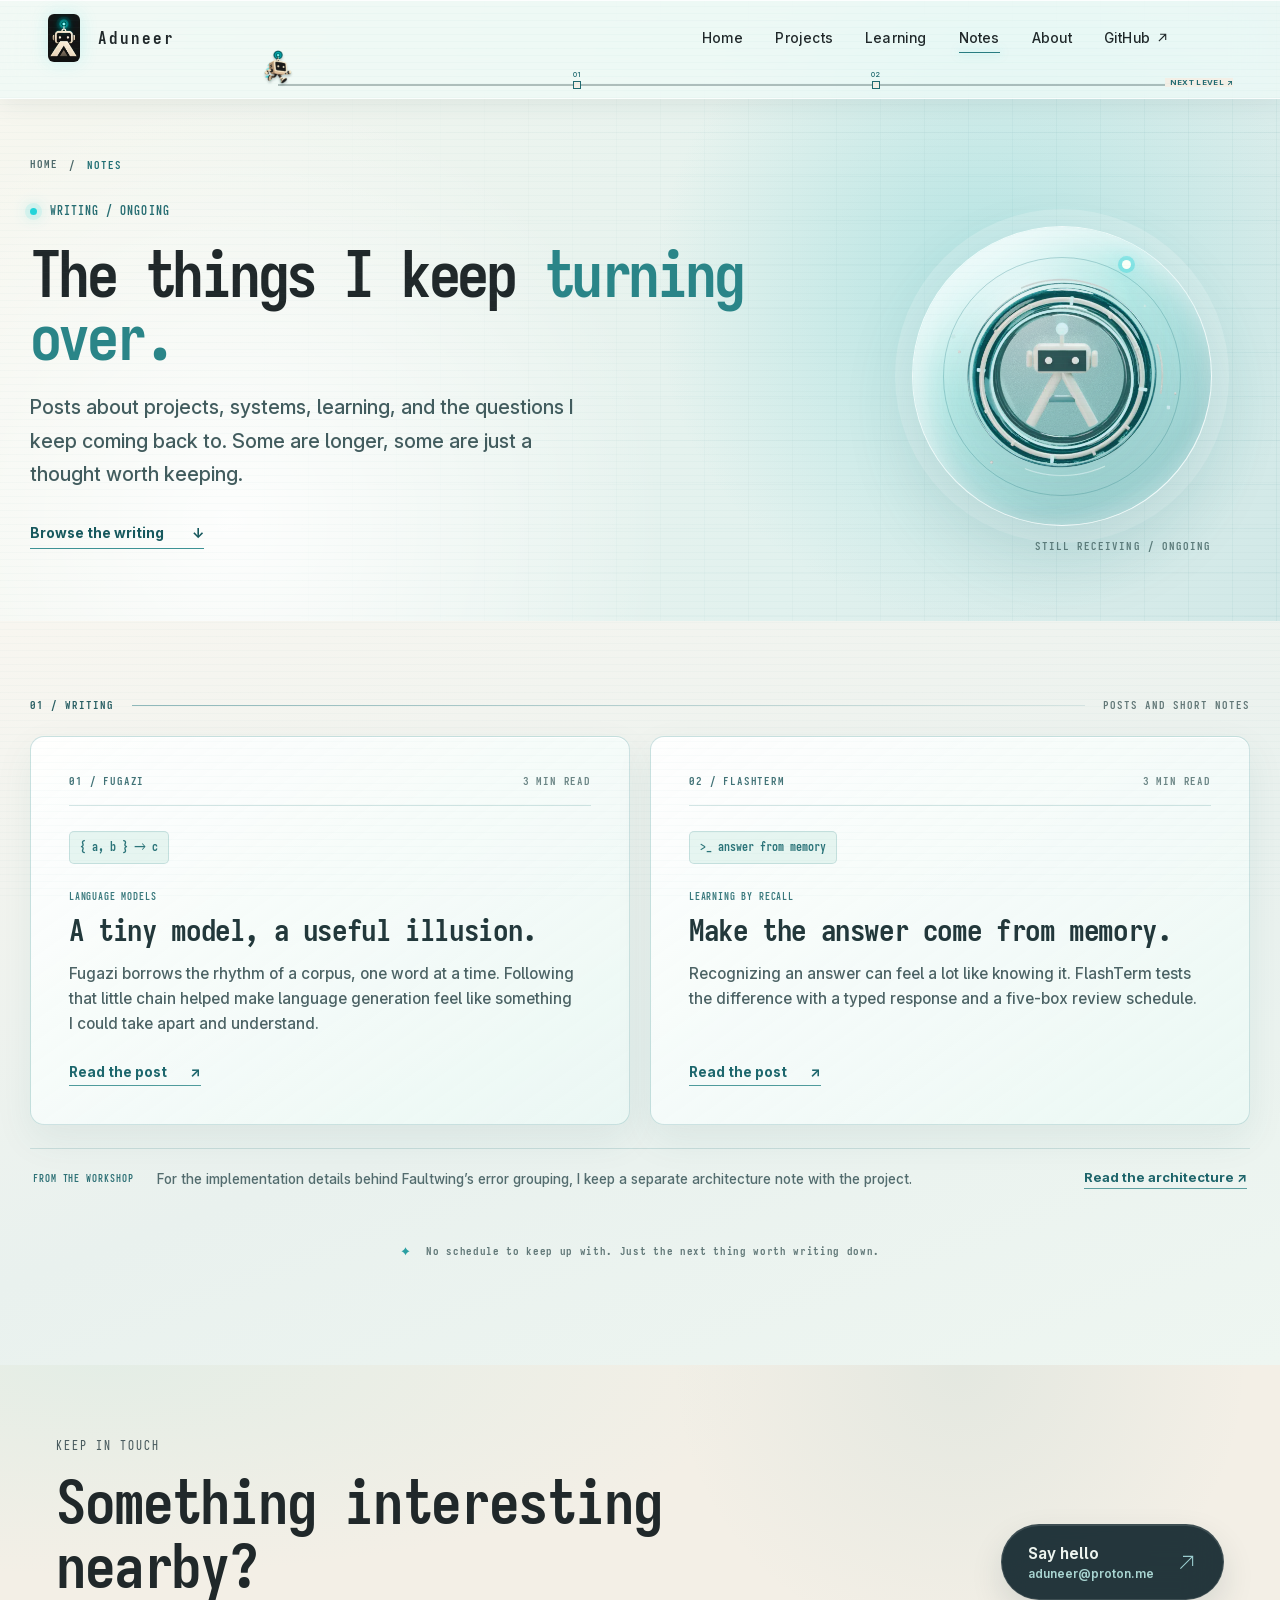
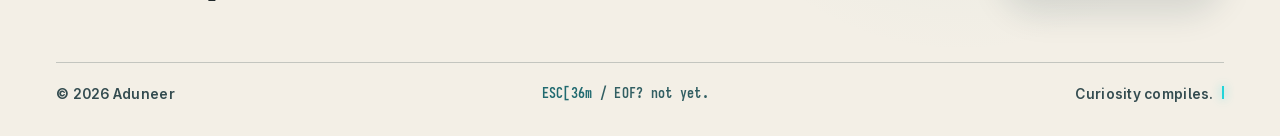
==== commit f36bff03: "Add public contact email" ====
--- a/notes/index.html
+++ b/notes/index.html
@@ -87,8 +87,8 @@
       </section>
     </main>
 
-    <footer class="site-footer"><div class="footer-shell"><div class="footer-invite reveal"><div><p class="eyebrow">Keep in touch</p><h2>Something interesting nearby?</h2></div><a class="footer-cta" href="https://github.com/Aduneer" target="_blank" rel="noopener noreferrer"><span>Find me on GitHub</span><svg viewBox="0 0 24 24" aria-hidden="true"><path d="M5 19 19 5M8 5h11v11" /></svg><span class="visually-hidden"> (opens in a new tab)</span></a></div><div class="footer-meta"><p>© <span id="year">2026</span> Aduneer</p><p class="footer-annotation"><span>ESC[36m</span> / EOF? not yet.</p><p>Curiosity compiles. <span class="footer-cursor" aria-hidden="true"></span></p></div></div></footer>
+    <footer class="site-footer"><div class="footer-shell"><div class="footer-invite reveal"><div><p class="eyebrow">Keep in touch</p><h2>Something interesting nearby?</h2></div><a class="footer-cta" href="mailto:aduneer@proton.me"><span class="footer-cta-copy"><strong>Say hello</strong><small>aduneer@proton.me</small></span><svg viewBox="0 0 24 24" aria-hidden="true"><path d="M5 19 19 5M8 5h11v11" /></svg></a></div><div class="footer-meta"><p>© <span id="year">2026</span> Aduneer</p><p class="footer-annotation"><span>ESC[36m</span> / EOF? not yet.</p><p>Curiosity compiles. <span class="footer-cursor" aria-hidden="true"></span></p></div></div></footer>
 
-    <dialog class="info-dialog" id="about-dialog" aria-labelledby="about-title"><div class="dialog-shell"><form method="dialog"><button class="dialog-close" type="submit" aria-label="Close about dialog">×</button></form><picture><source type="image/webp" srcset="../assets/aduneer-avatar-teal-176.webp 176w, ../assets/aduneer-avatar-teal-264.webp 264w" sizes="88px" /><img class="dialog-avatar" src="../assets/aduneer-avatar-teal.png" width="176" height="176" alt="Aduneer's robot avatar" loading="lazy" decoding="async" /></picture><p class="eyebrow">About / ongoing</p><h2 id="about-title">Curious about how things work.</h2><p>I love learning, and building is how I make it stick. I try things, break them, understand why, and make the next version better.</p><p>Right now I’m exploring Go, C++, Python, data, AI, and systems. Side paths keep leading to tiny VMs, emulation, Linux from source, unusual networks, and old laptops with character.</p><a class="dialog-link" href="https://github.com/Aduneer" target="_blank" rel="noopener noreferrer">More on GitHub <span class="visually-hidden"> (opens in a new tab)</span><svg viewBox="0 0 16 16" aria-hidden="true"><path d="M3 13 13 3M5 3h8v8" /></svg></a></div></dialog>
+    <dialog class="info-dialog" id="about-dialog" aria-labelledby="about-title"><div class="dialog-shell"><form method="dialog"><button class="dialog-close" type="submit" aria-label="Close about dialog">×</button></form><picture><source type="image/webp" srcset="../assets/aduneer-avatar-teal-176.webp 176w, ../assets/aduneer-avatar-teal-264.webp 264w" sizes="88px" /><img class="dialog-avatar" src="../assets/aduneer-avatar-teal.png" width="176" height="176" alt="Aduneer's robot avatar" loading="lazy" decoding="async" /></picture><p class="eyebrow">About / ongoing</p><h2 id="about-title">Curious about how things work.</h2><p>I love learning, and building is how I make it stick. I try things, break them, understand why, and make the next version better.</p><p>Right now I’m exploring Go, C++, Python, data, AI, and systems. Side paths keep leading to tiny VMs, emulation, Linux from source, unusual networks, and old laptops with character.</p><div class="dialog-actions"><a class="dialog-link" href="mailto:aduneer@proton.me">aduneer@proton.me <span aria-hidden="true">↗</span></a><a class="dialog-link" href="https://github.com/Aduneer" target="_blank" rel="noopener noreferrer">More on GitHub <span class="visually-hidden"> (opens in a new tab)</span><svg viewBox="0 0 16 16" aria-hidden="true"><path d="M3 13 13 3M5 3h8v8" /></svg></a></div></div></dialog>
   </body>
 </html>
--- a/styles.css
+++ b/styles.css
@@ -1490,6 +1490,10 @@
     box-shadow 180ms ease;
 }
 
+.footer-cta-copy { display: grid; gap: 3px; }
+.footer-cta-copy strong { font: inherit; }
+.footer-cta-copy small { color: #a9d5d2; font-size: 0.75rem; font-weight: 600; }
+
 .footer-cta svg {
   width: 21px;
   height: 21px;
@@ -1644,6 +1648,9 @@
   stroke: currentColor;
   stroke-width: 1.2;
 }
+
+.dialog-actions { display: flex; flex-wrap: wrap; align-items: center; gap: 12px 24px; margin-top: 28px; }
+.dialog-actions .dialog-link { margin-top: 0; }
 
 @keyframes signal-loop {
   to {
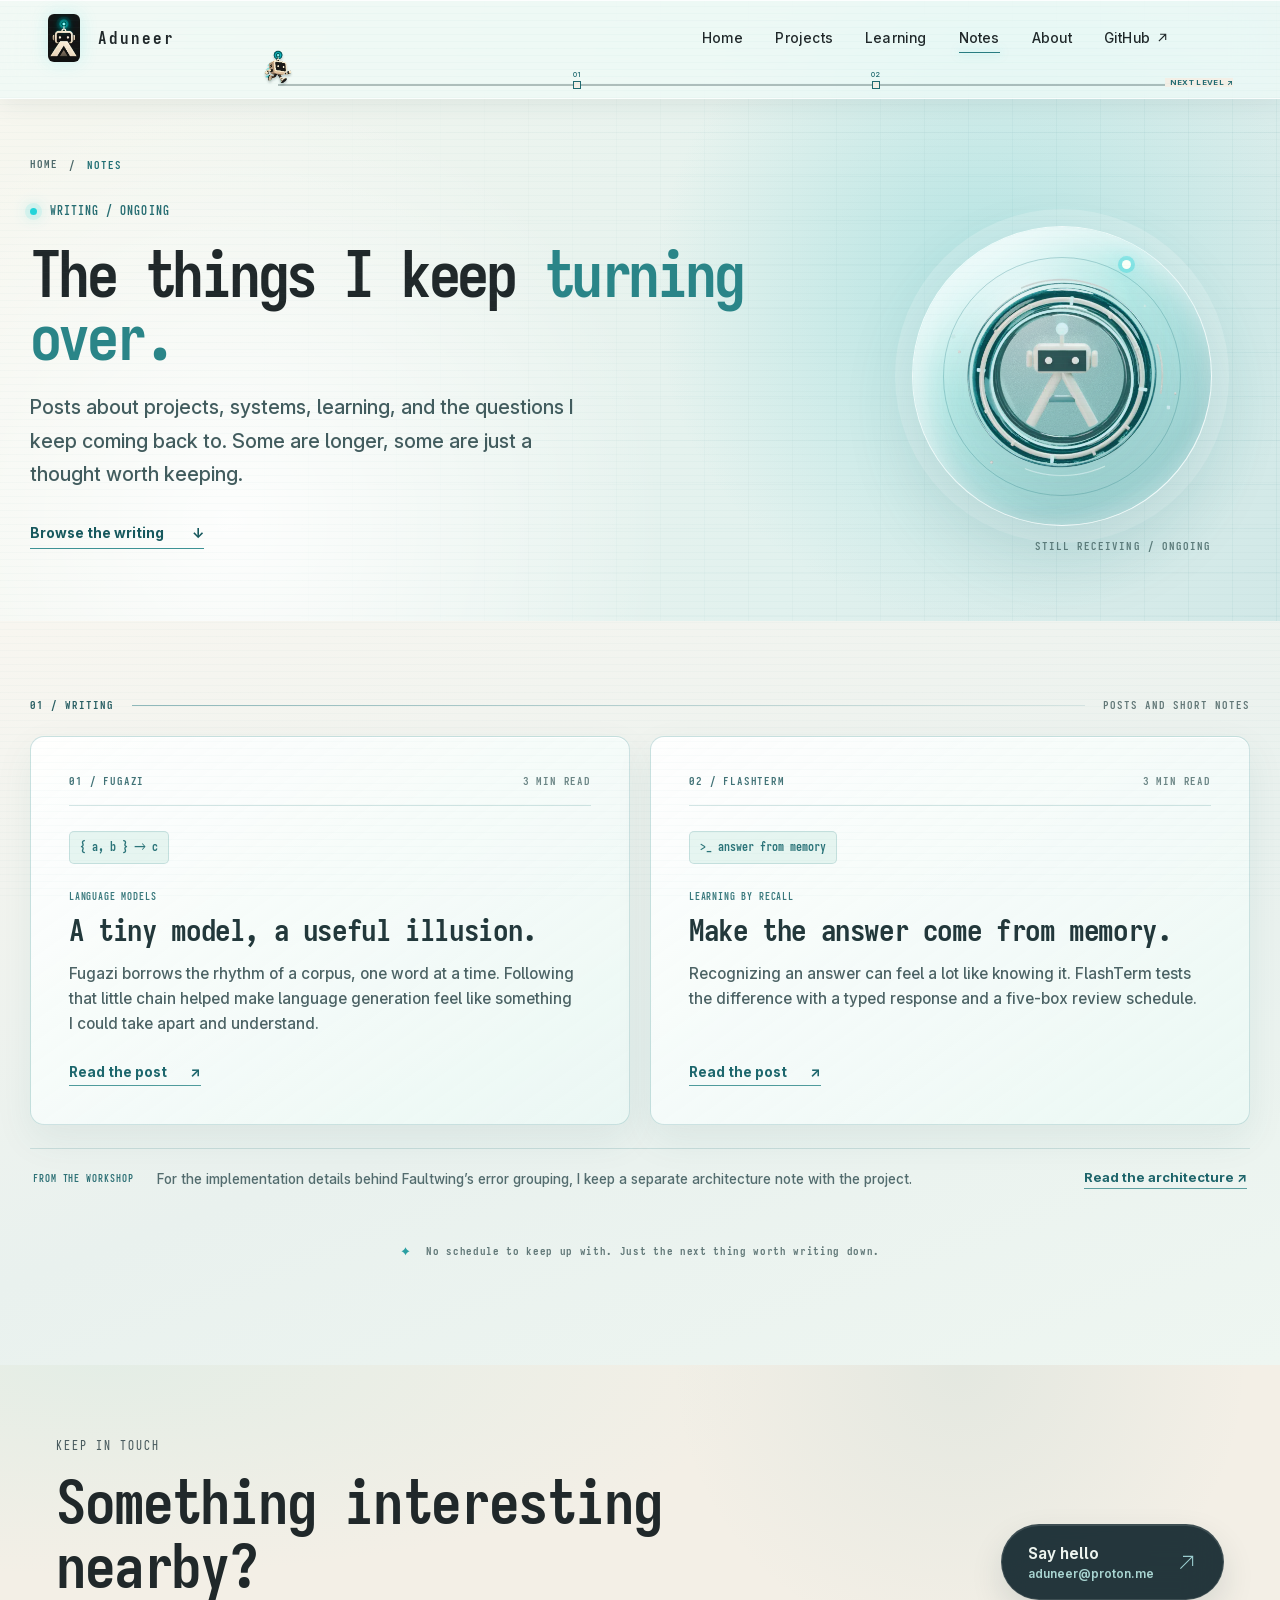
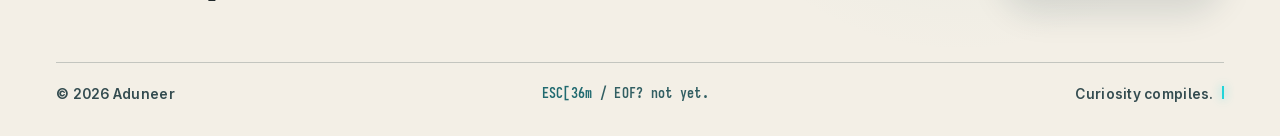
==== commit f9aa1302: "Update learning milestones, improve project cards, trim assets" ====
--- a/notes/index.html
+++ b/notes/index.html
@@ -35,7 +35,7 @@
           <a class="external-link" href="https://github.com/Aduneer" target="_blank" rel="noopener noreferrer">GitHub <svg viewBox="0 0 12 12" aria-hidden="true"><path d="M2.5 9.5 9 3M4 2.5h5.5V8" /></svg><span class="visually-hidden"> (opens in a new tab)</span></a>
         </nav>
       </div>
-      <div class="level-track" data-level-track aria-hidden="true"><div class="level-track-inner"><span class="level-track-fill" data-track-fill></span><span class="level-stop" style="--stop: 33%"><i>01</i></span><span class="level-stop" style="--stop: 66%"><i>02</i></span><span class="level-finish">NEXT LEVEL ↗</span><span class="mascot-runner" data-runner><img src="../assets/mascot-runner-teal.webp" width="807" height="900" alt="" /></span></div></div>
+      <div class="level-track" data-level-track aria-hidden="true"><div class="level-track-inner"><span class="level-track-fill" data-track-fill></span><span class="level-stop" style="--stop: 33%"><i>01</i></span><span class="level-stop" style="--stop: 66%"><i>02</i></span><span class="level-finish">NEXT LEVEL ↗</span><span class="mascot-runner" data-runner><img src="../assets/mascot-runner-teal-120.webp" width="120" height="134" alt="" /></span></div></div>
     </header>
 
     <main id="main-content">
--- a/styles.css
+++ b/styles.css
@@ -922,7 +922,8 @@
   font-size: 0.72rem;
   font-weight: 700;
   line-height: 1.35;
-  overflow-wrap: anywhere;
+  overflow-wrap: break-word;
+  hyphens: auto;
 }
 
 .review-track {
@@ -958,7 +959,8 @@
   margin-top: 5px;
   font-size: 0.7rem;
   font-weight: 700;
-  overflow-wrap: anywhere;
+  overflow-wrap: break-word;
+  hyphens: auto;
 }
 
 .project-facts {
@@ -1028,11 +1030,9 @@
   padding: 9px 11px;
   background: #f4f5ef;
   color: #59676a;
-  font-size: 0.55rem;
+  font-size: 0.68rem;
   line-height: 1.4;
 }
-
-.project-screenshot.project-screenshot-code figcaption { font-size: .68rem; }
 
 .project-actions {
   position: relative;
@@ -2494,10 +2494,18 @@
 .milestone h3 small { display: block; margin-top: 5px; color: var(--focus); font-size: .82rem; letter-spacing: .06em; }
 .milestone p { margin: 0 0 24px; color: #34494d; font-size: .95rem; line-height: 1.7; }
 .milestone-boot p { color: #cfddda; }
+.milestone-boot h3 small { color: var(--accent-light); }
 .milestone-foot,
 .milestone-links { margin-top: auto; padding-top: 15px; border-top: 1px solid rgba(28, 53, 57, .18); color: var(--focus); font-size: .84rem; }
 .milestone-foot { display: flex; justify-content: space-between; }
 .milestone-links { display: flex; flex-wrap: wrap; gap: 10px 15px; border-color: rgba(255, 255, 255, .2); color: var(--accent-light); }
+.milestone-certs { margin: -6px 0 22px; padding: 0; list-style: none; }
+.milestone-certs li + li { border-top: 1px solid rgba(255, 255, 255, .1); }
+.milestone-certs a { display: grid; grid-template-columns: minmax(0, 1fr) auto auto; align-items: baseline; gap: 12px; padding: 9px 0; color: #edf4ef; font-size: .9rem; }
+.milestone-certs time { color: var(--accent-light); font: 500 .74rem/1 var(--font-mono); letter-spacing: .06em; text-transform: uppercase; }
+.milestone-certs a > span[aria-hidden] { color: var(--accent-light); font-size: .8rem; transition: transform 180ms ease; }
+.milestone-certs a:hover > span:first-child { text-decoration: underline; text-underline-offset: 5px; }
+.milestone-certs a:hover > span[aria-hidden] { transform: translate(2px, -2px); }
 .milestone-links a,
 .milestone-link { text-decoration: underline; text-underline-offset: 5px; }
 .milestone-links a:hover,
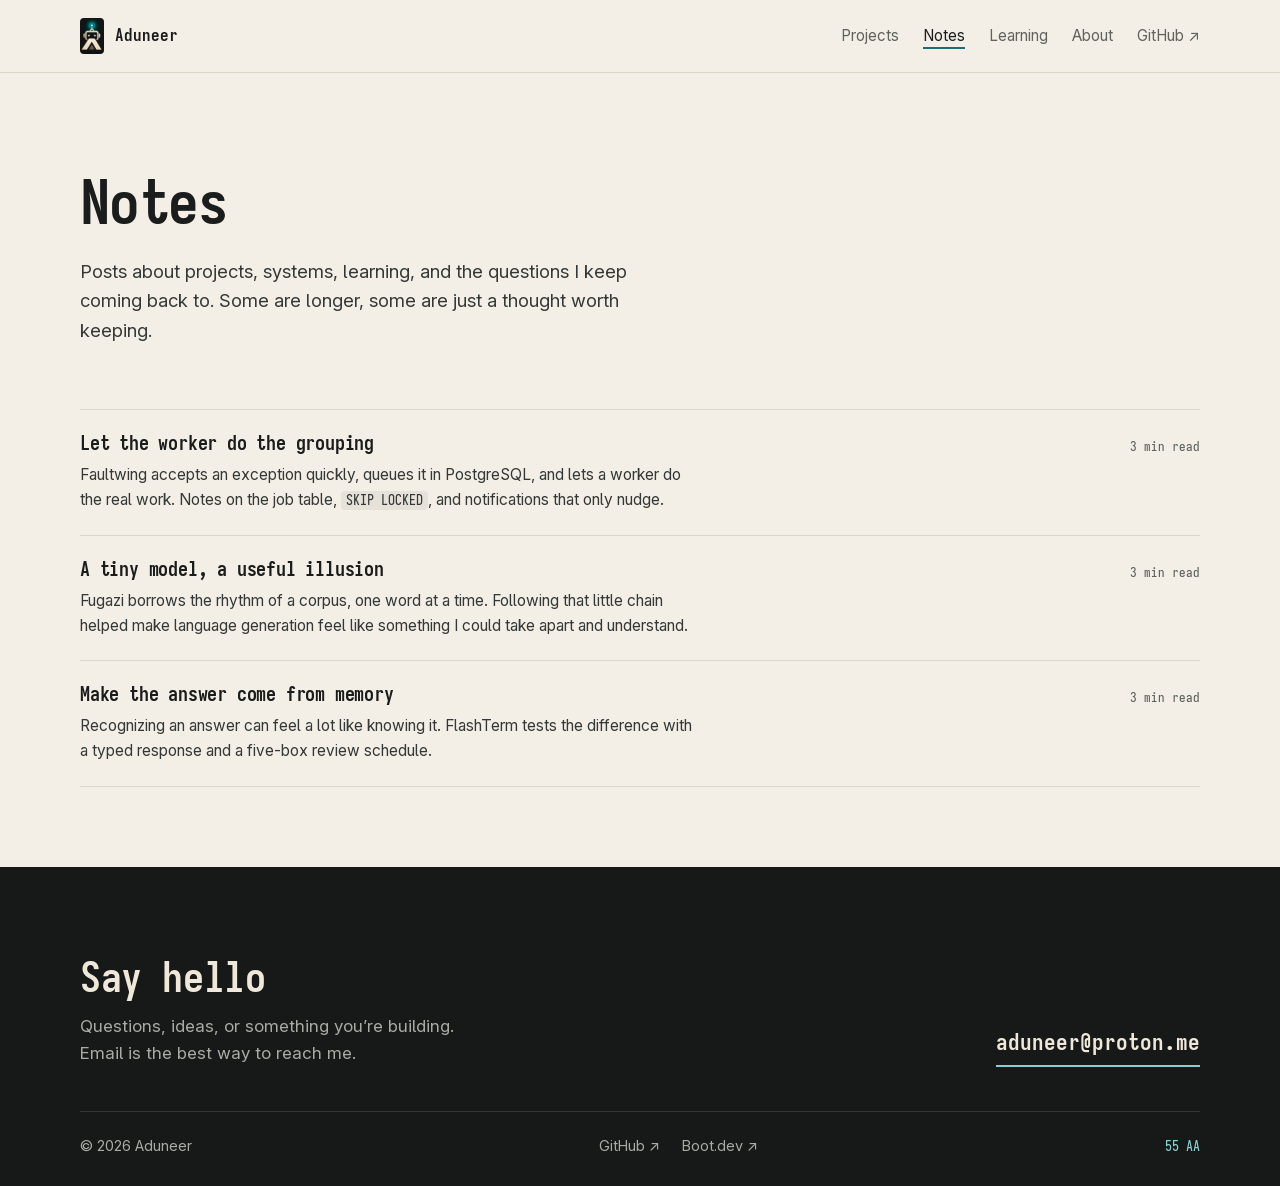
==== commit 55ead91c: "Redesign site, more minimal" ====
--- a/notes/index.html
+++ b/notes/index.html
@@ -1,10 +1,10 @@
 <!doctype html>
-<html lang="en" class="no-js">
+<html lang="en">
   <head>
     <meta charset="utf-8" />
     <meta name="viewport" content="width=device-width, initial-scale=1" />
     <meta name="description" content="Aduneer's blog: posts and short notes on projects, systems, learning, and whatever question comes next." />
-    <meta name="theme-color" content="#e9f2ed" />
+    <meta name="theme-color" content="#f3efe6" />
     <meta property="og:type" content="website" />
     <meta property="og:title" content="Notes — Aduneer" />
     <meta property="og:description" content="Posts about projects, systems, learning, and the questions I keep coming back to." />
@@ -13,82 +13,76 @@
     <meta name="twitter:card" content="summary_large_image" />
     <link rel="canonical" href="https://aduneer.github.io/notes/" />
     <link rel="icon" href="../assets/favicon.svg" type="image/svg+xml" />
+    <link rel="preload" href="../assets/iosevka-bold.woff2" as="font" type="font/woff2" crossorigin />
     <link rel="preload" href="../assets/adwaita-sans.woff2" as="font" type="font/woff2" crossorigin />
     <link rel="stylesheet" href="../styles.css" />
-    <link rel="stylesheet" href="../notes.css" />
-    <script src="../script.js" defer></script>
     <title>Notes — Aduneer</title>
   </head>
-  <body class="notes-page">
+  <body>
     <a class="skip-link" href="#main-content">Skip to content</a>
 
-    <header class="site-header" data-header>
-      <div class="nav-shell">
-        <a class="brand" href="../index.html#home" aria-label="Aduneer home"><img class="brand-mark" src="../assets/brand-mark-teal.webp" width="120" height="180" alt="" /><span class="brand-name">Aduneer</span></a>
-        <button class="menu-toggle" type="button" aria-controls="primary-navigation" aria-expanded="false" aria-label="Open navigation"><span></span><span></span></button>
-        <nav class="site-nav" id="primary-navigation" aria-label="Primary navigation">
-          <a href="../index.html#home">Home</a>
+    <header class="site-header">
+      <div class="wrap header-inner">
+        <a class="brand" href="../index.html" aria-label="Aduneer home"><img class="brand-mark" src="../assets/brand-mark-teal.webp" width="120" height="180" alt="" /><span class="brand-name">Aduneer</span></a>
+        <nav class="site-nav" aria-label="Primary">
           <a href="../index.html#projects">Projects</a>
+          <a href="index.html" aria-current="page">Notes</a>
           <a href="../learning.html">Learning</a>
-          <a href="index.html" aria-current="page">Notes</a>
-          <a href="#about-dialog" data-dialog-open="about-dialog">About</a>
-          <a class="external-link" href="https://github.com/Aduneer" target="_blank" rel="noopener noreferrer">GitHub <svg viewBox="0 0 12 12" aria-hidden="true"><path d="M2.5 9.5 9 3M4 2.5h5.5V8" /></svg><span class="visually-hidden"> (opens in a new tab)</span></a>
+          <a href="../index.html#about">About</a>
+          <a href="https://github.com/Aduneer" target="_blank" rel="noopener noreferrer">GitHub <span aria-hidden="true">↗</span><span class="visually-hidden"> (opens in a new tab)</span></a>
         </nav>
       </div>
-      <div class="level-track" data-level-track aria-hidden="true"><div class="level-track-inner"><span class="level-track-fill" data-track-fill></span><span class="level-stop" style="--stop: 33%"><i>01</i></span><span class="level-stop" style="--stop: 66%"><i>02</i></span><span class="level-finish">NEXT LEVEL ↗</span><span class="mascot-runner" data-runner><img src="../assets/mascot-runner-teal-120.webp" width="120" height="134" alt="" /></span></div></div>
     </header>
 
     <main id="main-content">
-      <section class="notebook-hero" aria-labelledby="notebook-title">
-        <div class="notebook-shell">
-          <nav class="notebook-breadcrumb" aria-label="Breadcrumb"><a href="../index.html">Home</a><span aria-hidden="true">/</span><span aria-current="page">Notes</span></nav>
-          <div class="notebook-hero-grid">
-            <div class="notebook-hero-copy">
-              <p class="notebook-eyebrow"><span class="notebook-led" aria-hidden="true"></span> Writing / ongoing</p>
-              <h1 id="notebook-title">The things I keep <em>turning over.</em></h1>
-              <p>Posts about projects, systems, learning, and the questions I keep coming back to. Some are longer, some are just a thought worth keeping.</p>
-              <a class="notebook-jump" href="#recent">Browse the writing <span aria-hidden="true">↓</span></a>
-            </div>
-            <div class="notebook-hero-object" aria-hidden="true">
-              <span class="notebook-orbit notebook-orbit-outer"></span>
-              <span class="notebook-orbit notebook-orbit-inner"></span>
-              <span class="notebook-orbit-point"></span>
-              <img src="../assets/hero-core-poster.webp" width="480" height="480" alt="" />
-              <span class="notebook-object-label">still receiving / ongoing</span>
-            </div>
-          </div>
+      <section class="page-intro" aria-labelledby="notes-title">
+        <div class="wrap">
+          <h1 id="notes-title">Notes</h1>
+          <p class="page-lead">Posts about projects, systems, learning, and the questions I keep coming back to. Some are longer, some are just a thought worth keeping.</p>
         </div>
       </section>
 
-      <section class="notebook-content" id="recent" aria-label="Blog posts">
-        <div class="notebook-shell">
-          <div class="notebook-section-heading"><p>01 / Writing</p><span></span><p>Posts and short notes</p></div>
-          <div class="notebook-entry-grid">
-            <article class="notebook-entry" aria-labelledby="fugazi-entry-title">
-              <div class="notebook-entry-top"><span>01 / Fugazi</span><span>3 min read</span></div>
-              <div class="notebook-entry-mark" aria-hidden="true">{ a, b } → c</div>
-              <p class="notebook-entry-type">Language models</p>
-              <h2 id="fugazi-entry-title"><a href="fugazi.html">A tiny model, a useful illusion.</a></h2>
-              <p class="notebook-entry-excerpt">Fugazi borrows the rhythm of a corpus, one word at a time. Following that little chain helped make language generation feel like something I could take apart and understand.</p>
-              <a class="notebook-read-link" href="fugazi.html" aria-label="Read A tiny model, a useful illusion">Read the post <span aria-hidden="true">↗</span></a>
-            </article>
-            <article class="notebook-entry" id="flashterm-note" aria-labelledby="flashterm-entry-title">
-              <div class="notebook-entry-top"><span>02 / FlashTerm</span><span>3 min read</span></div>
-              <div class="notebook-entry-mark" aria-hidden="true">&gt;_ answer from memory</div>
-              <p class="notebook-entry-type">Learning by recall</p>
-              <h2 id="flashterm-entry-title"><a href="flashterm.html">Make the answer come from memory.</a></h2>
-              <p class="notebook-entry-excerpt">Recognizing an answer can feel a lot like knowing it. FlashTerm tests the difference with a typed response and a five-box review schedule.</p>
-              <a class="notebook-read-link" href="flashterm.html" aria-label="Read Make the answer come from memory">Read the post <span aria-hidden="true">↗</span></a>
-            </article>
-          </div>
-          <aside class="notebook-related-link" aria-label="Related project documentation"><span>FROM THE WORKSHOP</span><p>For the implementation details behind Faultwing’s error grouping, I keep a separate architecture note with the project.</p><a href="https://github.com/Aduneer/Faultwing/blob/main/docs/architecture.md" target="_blank" rel="noopener noreferrer">Read the architecture ↗<span class="visually-hidden"> (opens in a new tab)</span></a></aside>
-          <p class="notebook-signoff"><span aria-hidden="true">✦</span> No schedule to keep up with. Just the next thing worth writing down.</p>
+      <section class="section" aria-label="Posts">
+        <div class="wrap">
+          <ul class="note-list">
+            <li>
+              <h2><a href="faultwing.html">Let the worker do the grouping</a></h2>
+              <p>Faultwing accepts an exception quickly, queues it in PostgreSQL, and lets a worker do the real work. Notes on the job table, <code>SKIP LOCKED</code>, and notifications that only nudge.</p>
+              <span class="label">3 min read</span>
+            </li>
+            <li>
+              <h2><a href="fugazi.html">A tiny model, a useful illusion</a></h2>
+              <p>Fugazi borrows the rhythm of a corpus, one word at a time. Following that little chain helped make language generation feel like something I could take apart and understand.</p>
+              <span class="label">3 min read</span>
+            </li>
+            <li>
+              <h2><a href="flashterm.html">Make the answer come from memory</a></h2>
+              <p>Recognizing an answer can feel a lot like knowing it. FlashTerm tests the difference with a typed response and a five-box review schedule.</p>
+              <span class="label">3 min read</span>
+            </li>
+          </ul>
         </div>
       </section>
     </main>
 
-    <footer class="site-footer"><div class="footer-shell"><div class="footer-invite reveal"><div><p class="eyebrow">Keep in touch</p><h2>Something interesting nearby?</h2></div><a class="footer-cta" href="mailto:aduneer@proton.me"><span class="footer-cta-copy"><strong>Say hello</strong><small>aduneer@proton.me</small></span><svg viewBox="0 0 24 24" aria-hidden="true"><path d="M5 19 19 5M8 5h11v11" /></svg></a></div><div class="footer-meta"><p>© <span id="year">2026</span> Aduneer</p><p class="footer-annotation"><span>ESC[36m</span> / EOF? not yet.</p><p>Curiosity compiles. <span class="footer-cursor" aria-hidden="true"></span></p></div></div></footer>
-
-    <dialog class="info-dialog" id="about-dialog" aria-labelledby="about-title"><div class="dialog-shell"><form method="dialog"><button class="dialog-close" type="submit" aria-label="Close about dialog">×</button></form><picture><source type="image/webp" srcset="../assets/aduneer-avatar-teal-176.webp 176w, ../assets/aduneer-avatar-teal-264.webp 264w" sizes="88px" /><img class="dialog-avatar" src="../assets/aduneer-avatar-teal.png" width="176" height="176" alt="Aduneer's robot avatar" loading="lazy" decoding="async" /></picture><p class="eyebrow">About / ongoing</p><h2 id="about-title">Curious about how things work.</h2><p>I love learning, and building is how I make it stick. I try things, break them, understand why, and make the next version better.</p><p>Right now I’m exploring Go, C++, Python, data, AI, and systems. Side paths keep leading to tiny VMs, emulation, Linux from source, unusual networks, and old laptops with character.</p><div class="dialog-actions"><a class="dialog-link" href="mailto:aduneer@proton.me">aduneer@proton.me <span aria-hidden="true">↗</span></a><a class="dialog-link" href="https://github.com/Aduneer" target="_blank" rel="noopener noreferrer">More on GitHub <span class="visually-hidden"> (opens in a new tab)</span><svg viewBox="0 0 16 16" aria-hidden="true"><path d="M3 13 13 3M5 3h8v8" /></svg></a></div></div></dialog>
+    <footer class="site-footer">
+      <div class="wrap">
+        <div class="footer-top">
+          <div>
+            <h2>Say hello</h2>
+            <p>Questions, ideas, or something you’re building. Email is the best way to reach me.</p>
+          </div>
+          <a class="footer-email" href="mailto:aduneer@proton.me">aduneer@proton.me</a>
+        </div>
+        <div class="footer-bottom">
+          <p>© 2026 Aduneer</p>
+          <nav aria-label="Elsewhere">
+            <a href="https://github.com/Aduneer" target="_blank" rel="noopener noreferrer">GitHub <span aria-hidden="true">↗</span><span class="visually-hidden"> (opens in a new tab)</span></a>
+            <a href="https://www.boot.dev/u/aduneer" target="_blank" rel="noopener noreferrer">Boot.dev <span aria-hidden="true">↗</span><span class="visually-hidden"> (opens in a new tab)</span></a>
+          </nav>
+          <abbr title="The 55 AA signature at the end of a legacy boot sector">55 AA</abbr>
+        </div>
+      </div>
+    </footer>
   </body>
 </html>
--- a/styles.css
+++ b/styles.css
@@ -22,20 +22,25 @@
   font-display: swap;
 }
 
+/* The palette comes from the robot mark: cream, near-black, one teal. */
 :root {
   --paper: #f3efe6;
-  --paper-deep: #e5e9e5;
-  --ink: #20282a;
-  --muted: #4b5d60;
-  --accent: #287d82;
-  --accent-light: #9bcdd0;
-  --signal: #22d4d9;
-  --focus: #206a70;
-  --line: rgba(28, 53, 57, 0.22);
+  --card: #f9f7f1;
+  --ink: #1b1d1c;
+  --ink-2: #343836;
+  --muted: #5f625d;
+  --line: #dcd5c6;
+  --line-strong: #b9b1a1;
+  --accent: #1b6f74;
+  --night: #171918;
+  --night-ink: #efe8da;
+  --night-muted: #a9aca5;
+  --night-line: rgba(239, 232, 218, 0.14);
+  --night-accent: #86d0cf;
   --font-ui: "Aduneer Sans", Inter, system-ui, sans-serif;
   --font-mono: "Aduneer Iosevka", ui-monospace, "SFMono-Regular", "Cascadia Code", Menlo,
     Monaco, Consolas, "Liberation Mono", monospace;
-  --page-width: 1220px;
+  --page-width: 1120px;
 }
 
 *,
@@ -46,64 +51,36 @@
 
 html {
   scroll-behavior: smooth;
-  scroll-padding-top: 7rem;
+  -webkit-text-size-adjust: 100%;
 }
 
 body {
   min-width: 320px;
   margin: 0;
-  overflow-x: hidden;
   background: var(--paper);
   color: var(--ink);
   font-family: var(--font-ui);
-  font-size: 16px;
-  font-weight: 500;
-  text-rendering: optimizeLegibility;
+  font-size: 1.0625rem;
+  line-height: 1.6;
 }
 
 h1,
 h2,
 h3,
 code,
+pre,
 .brand-name,
-.eyebrow,
-.hero-trace,
-.project-number,
-.project-category,
-.project-trace,
-.field-note-index,
-.footer-annotation,
-.milestone-index,
-.orbit-label,
-.signal-cache {
-  font-family: var(--font-mono);
-}
-
-body::after {
-  position: fixed;
-  inset: 0;
-  z-index: 30;
-  background: repeating-linear-gradient(180deg, transparent 0 6px, rgba(95, 158, 159, 0.03) 6px 7px);
-  content: "";
-  pointer-events: none;
-}
-
-@media (prefers-contrast: more), (forced-colors: active), print {
-  body::after { display: none; }
-}
-
-body.nav-open,
-body.modal-open {
-  overflow: hidden;
-}
-
-button,
-a {
-  font: inherit;
-}
-
-button {
-  color: inherit;
+.label {
+  font-family: var(--font-mono);
+}
+
+h1,
+h2,
+h3 {
+  font-weight: 700;
+  line-height: 1.15;
+  letter-spacing: -0.01em;
+  text-wrap: balance;
 }
 
 a {
@@ -111,23 +88,39 @@
   text-decoration: none;
 }
 
+button {
+  font: inherit;
+  color: inherit;
+}
+
 img,
 svg {
   display: block;
+  max-width: 100%;
 }
 
 img {
-  max-width: 100%;
+  height: auto;
+}
+
+code {
+  font-size: 0.9em;
+}
+
+p code {
+  padding: 1px 5px;
+  border-radius: 4px;
+  background: rgba(27, 29, 28, 0.06);
 }
 
 ::selection {
   background: var(--accent);
-  color: #fffdf7;
+  color: var(--paper);
 }
 
 :focus-visible {
-  outline: 2px solid var(--focus);
-  outline-offset: 4px;
+  outline: 2px solid var(--accent);
+  outline-offset: 3px;
 }
 
 .visually-hidden {
@@ -142,614 +135,456 @@
 }
 
 .skip-link {
-  position: fixed;
+  position: absolute;
   top: 12px;
   left: 12px;
-  z-index: 100;
+  z-index: 10;
   padding: 10px 14px;
-  transform: translateY(-150%);
-  border: 1px solid var(--ink);
-  background: var(--paper);
-  font-size: 0.75rem;
-  transition: transform 160ms ease;
+  border-radius: 6px;
+  background: var(--ink);
+  color: var(--paper);
+  transform: translateY(-200%);
 }
 
 .skip-link:focus {
-  transform: translateY(0);
-}
+  transform: none;
+}
+
+.wrap {
+  width: min(100% - 40px, var(--page-width));
+  margin-inline: auto;
+}
+
+.label {
+  color: var(--muted);
+  font-size: 0.82rem;
+  font-weight: 500;
+}
+
+.text-link {
+  text-decoration: underline;
+  text-decoration-color: var(--line-strong);
+  text-decoration-thickness: 1px;
+  text-underline-offset: 4px;
+}
+
+.text-link:hover {
+  color: var(--accent);
+  text-decoration-color: currentColor;
+}
+
+/* Header */
 
 .site-header {
-  position: fixed;
-  inset: 0 0 auto;
-  z-index: 20;
-  isolation: isolate;
-  padding: 14px clamp(1.25rem, 4vw, 3rem);
-  border-bottom: 1px solid rgba(255, 255, 255, 0.72);
-  background: rgba(239, 250, 247, 0.76);
-  box-shadow:
-    inset 0 1px 0 rgba(255, 255, 255, 0.84),
-    0 5px 24px rgba(25, 54, 58, 0.08);
-  backdrop-filter: blur(22px) saturate(145%);
-  -webkit-backdrop-filter: blur(22px) saturate(145%);
-  transition: box-shadow 220ms ease, background-color 220ms ease;
-}
-
-.site-header.is-scrolled {
-  background: rgba(239, 250, 247, 0.9);
-  box-shadow: 0 12px 32px rgba(25, 54, 58, 0.14);
-}
-
-.nav-shell {
-  position: relative;
-  z-index: 1;
-  display: flex;
+  border-bottom: 1px solid var(--line);
+}
+
+.header-inner {
+  display: flex;
+  flex-wrap: wrap;
   align-items: center;
-  width: min(100%, var(--page-width));
-  min-height: 48px;
-  margin: 0 auto;
+  justify-content: space-between;
+  gap: 10px 32px;
+  min-height: 72px;
+  padding-block: 12px;
 }
 
 .brand {
   display: inline-flex;
   align-items: center;
-  gap: 18px;
+  gap: 11px;
+}
+
+.brand-mark {
+  width: 24px;
+  height: auto;
   border-radius: 4px;
-}
-
-.brand-mark {
-  width: 32px;
-  height: 48px;
-  border-radius: 6px;
-  object-fit: cover;
-  box-shadow: 0 0 18px rgba(34, 212, 217, 0.18);
+  transition: filter 200ms ease;
+}
+
+/* The antenna lights up. */
+.brand:hover .brand-mark {
+  filter: drop-shadow(0 0 6px rgba(34, 212, 217, 0.65));
 }
 
 .brand-name {
   font-size: 1.05rem;
   font-weight: 700;
-  letter-spacing: 0.12em;
 }
 
 .site-nav {
   display: flex;
+  flex-wrap: wrap;
+  gap: 4px 24px;
+  font-size: 0.95rem;
+}
+
+.site-nav a {
+  padding: 4px 0;
+  color: var(--muted);
+}
+
+.site-nav a:hover,
+.site-nav a[aria-current] {
+  color: var(--ink);
+}
+
+.site-nav a[aria-current] {
+  text-decoration: underline;
+  text-decoration-color: var(--accent);
+  text-decoration-thickness: 2px;
+  text-underline-offset: 6px;
+}
+
+/* Home: intro */
+
+.intro {
+  padding: clamp(56px, 9vw, 112px) 0 clamp(56px, 8vw, 96px);
+}
+
+.intro-grid {
+  display: grid;
+  grid-template-columns: minmax(0, 1.35fr) minmax(300px, 0.85fr);
   align-items: center;
-  gap: clamp(1.25rem, 2.5vw, 2.35rem);
-  margin-right: clamp(0rem, 5vw, 4.5rem);
-  margin-left: auto;
-}
-
-.site-nav a,
-.nav-link {
-  position: relative;
-  padding: 8px 0;
-  border: 0;
-  background: none;
-  cursor: pointer;
-  font-size: 0.86rem;
-  line-height: 1.2;
-  letter-spacing: 0.015em;
-}
-
-.site-nav a::after,
-.nav-link::after {
-  position: absolute;
-  right: 0;
-  bottom: 1px;
-  left: 0;
-  height: 1px;
-  transform: scaleX(0);
-  transform-origin: right;
-  background: var(--accent);
-  box-shadow: 0 0 10px rgba(34, 212, 217, 0.56);
-  content: "";
-  transition: transform 180ms ease;
-}
-
-.site-nav a:hover::after,
-.site-nav a:focus-visible::after,
-.nav-link:hover::after,
-.nav-link:focus-visible::after,
-.site-nav a[aria-current]::after {
-  transform: scaleX(1);
-  transform-origin: left;
-}
-
-.external-link {
+  gap: 48px clamp(40px, 6vw, 88px);
+}
+
+.intro h1 {
+  max-width: 20ch;
+  margin: 0;
+  font-size: clamp(2.3rem, 5vw, 3.5rem);
+  line-height: 1.06;
+  letter-spacing: -0.025em;
+}
+
+.intro-lead {
+  max-width: 34rem;
+  margin: 24px 0 0;
+  color: var(--ink-2);
+  font-size: 1.15rem;
+}
+
+.intro-links {
+  display: flex;
+  flex-wrap: wrap;
+  align-items: center;
+  gap: 14px 26px;
+  margin-top: 32px;
+}
+
+.button {
   display: inline-flex;
   align-items: center;
-  gap: 7px;
-}
-
-.external-link svg {
-  width: 11px;
-  height: 11px;
+  gap: 10px;
+  padding: 11px 18px;
+  border-radius: 6px;
+  background: var(--ink);
+  color: var(--paper);
+  font-weight: 600;
+  transition: background-color 150ms ease;
+}
+
+.button:hover {
+  background: var(--accent);
+}
+
+.button svg {
+  width: 17px;
+  height: 17px;
   fill: none;
   stroke: currentColor;
-  stroke-linecap: square;
-  stroke-width: 1.2;
-}
-
-.menu-toggle {
-  display: none;
-}
-
-.hero {
+  stroke-width: 1.6;
+}
+
+/* The ID card has two faces and spins like a coin (see home.js). */
+.id-card {
   position: relative;
-  isolation: isolate;
-  min-height: 720px;
+  perspective: 1400px;
+}
+
+.id-card-inner {
+  display: grid;
+  transform-style: preserve-3d;
+  transition: transform 750ms cubic-bezier(0.25, 0.9, 0.3, 1.12);
+}
+
+.id-face {
+  grid-area: 1 / 1;
+  min-width: 0;
+  padding: 24px 24px 20px;
   overflow: hidden;
-  background: #e4f4f2;
-}
-
-.hero-media,
-.hero-media img,
-.hero::after {
+  border-radius: 12px;
+  background: var(--night);
+  color: var(--night-ink);
+  backface-visibility: hidden;
+  -webkit-backface-visibility: hidden;
+}
+
+.id-back {
+  transform: rotateY(180deg);
+}
+
+.id-card.is-interactive {
+  cursor: grab;
+  touch-action: pan-y;
+}
+
+.id-card.is-dragging {
+  cursor: grabbing;
+  user-select: none;
+}
+
+.id-card.is-dragging .id-card-inner {
+  transition: none;
+}
+
+.id-flip {
   position: absolute;
-  inset: 0;
-}
-
-.hero-media {
-  z-index: -2;
-  transform: translate3d(var(--media-x, 0px), var(--media-y, 0px), 0) scale(1.035);
-  transform-origin: center;
-}
-
-.hero-media img {
-  width: 100%;
-  height: 100%;
-  object-fit: cover;
-  object-position: center center;
-  filter: blur(2.5px) saturate(1.06) contrast(1.01);
-  transform: scale(1.025);
-}
-
-.hero-pointer-light {
-  position: absolute;
-  inset: 0;
-  z-index: 0;
-  background: radial-gradient(
-    360px circle at var(--pointer-x, 50%) var(--pointer-y, 50%),
-    rgba(117, 207, 207, 0.35),
-    rgba(219, 246, 243, 0.12) 38%,
-    transparent 72%
-  );
-  mix-blend-mode: soft-light;
-  opacity: 0;
-  pointer-events: none;
-  transition: opacity 300ms ease;
-}
-
-.hero.has-pointer .hero-pointer-light {
-  opacity: 1;
-}
-
-.hero-pixels {
-  position: absolute;
-  inset: 0;
-  z-index: 0;
-  overflow: hidden;
-  pointer-events: none;
-}
-
-.hero-pixel {
-  position: absolute;
-  width: var(--pixel-size);
-  height: var(--pixel-size);
-  left: var(--pixel-x);
-  top: var(--pixel-y);
-  background: var(--pixel-color);
-  box-shadow: 0 0 12px var(--pixel-color);
-  animation: pixel-fade 560ms steps(5, end) both;
-}
-
-.hero::after {
-  z-index: -1;
-  background:
-    linear-gradient(
-      90deg,
-      rgba(250, 254, 251, 0.2) 0%,
-      rgba(237, 250, 247, 0.08) 48%,
-      transparent 100%
-    ),
-    linear-gradient(0deg, rgba(25, 51, 57, 0.04), transparent 38%);
-  content: "";
-  pointer-events: none;
-}
-
-.hero-content {
-  position: relative;
-  z-index: 1;
-  width: min(100%, var(--page-width));
-  margin: 0 auto;
-  padding: 170px 0 108px;
-}
-
-.eyebrow {
-  margin: 0 0 28px;
-  color: var(--muted);
-  font-size: 0.78rem;
-  line-height: 1.2;
-  letter-spacing: 0.16em;
-  text-transform: uppercase;
-}
-
-.eyebrow span {
-  display: inline-block;
-  margin-left: 8px;
-  color: var(--ink);
-}
-
-.hero .eyebrow {
-  display: inline-flex;
-  align-items: center;
-  padding: 9px 14px;
-  border: 1px solid rgba(255, 255, 255, 0.9);
-  border-radius: 999px;
-  background: rgba(247, 255, 251, 0.63);
-  box-shadow:
-    inset 0 1px 0 rgba(255, 255, 255, 0.95),
-    0 10px 30px rgba(40, 125, 130, 0.11);
-  color: #36565b;
-  backdrop-filter: blur(12px) saturate(135%);
-  -webkit-backdrop-filter: blur(12px) saturate(135%);
-}
-
-.hero .eyebrow span { color: var(--accent); }
-
-.hero h1 {
-  max-width: 670px;
-  margin: 0;
-  font-size: clamp(3rem, 3.7vw, 3.6rem);
-  font-weight: 700;
-  line-height: 1.16;
-  letter-spacing: -0.025em;
-}
-
-.hero-title-line {
-  display: block;
-  white-space: nowrap;
-}
-
-.cursor,
-.footer-cursor {
-  display: inline-block;
-  width: 2px;
-  height: 0.82em;
-  margin-left: 8px;
-  vertical-align: -0.03em;
-  background: var(--signal);
-  box-shadow: 0 0 10px rgba(34, 212, 217, 0.72);
-  animation: cursor-blink 1.1s steps(1, end) infinite;
-}
-
-.hero-intro {
-  max-width: 440px;
-  margin: 27px 0 0;
-  color: #354448;
-  font-size: 1.05rem;
-  line-height: 1.65;
-}
-
-.hero-actions {
-  display: flex;
-  align-items: center;
-  gap: clamp(2rem, 4vw, 3.5rem);
-  margin-top: 40px;
-}
-
-.hero-trace {
-  width: fit-content;
-  margin: 38px 0 0;
-  display: flex;
-  align-items: center;
-  gap: 14px;
-  padding: 10px 14px;
-  border: 1px solid rgba(255, 255, 255, 0.88);
-  border-left: 2px solid var(--signal);
-  border-radius: 8px;
-  background: rgba(247, 255, 251, 0.62);
-  box-shadow: inset 0 1px 0 rgba(255, 255, 255, 0.95), 0 12px 28px rgba(25, 93, 98, 0.1);
-  color: #31575c;
-  font-size: 0.78rem;
-  letter-spacing: 0.06em;
-  backdrop-filter: blur(18px) saturate(145%);
-  -webkit-backdrop-filter: blur(18px) saturate(145%);
-}
-
-.hero-trace abbr { color: #125f68; font-weight: 700; text-decoration: none; cursor: help; }
-.hero-trace span { color: #31575c; }
-
-.hero-core {
-  position: absolute;
-  top: 50%;
-  right: max(24px, calc((100vw - var(--page-width)) / 2 + 5px));
+  top: 20px;
+  right: 20px;
   z-index: 2;
-  width: clamp(300px, 30vw, 430px);
-  transform: translateY(-43%);
-  text-align: center;
-}
-
-.hero-core::before {
-  position: absolute;
-  inset: 11% 8% 18%;
-  z-index: -1;
-  border: 1px solid rgba(255, 255, 255, .56);
-  border-radius: 50%;
-  background: radial-gradient(circle, rgba(238, 253, 250, .72), rgba(223, 248, 246, .34) 58%, rgba(226, 250, 247, .05) 74%);
-  box-shadow: 0 26px 70px rgba(27, 104, 112, .12), inset 0 1px 0 rgba(255, 255, 255, .82);
-  backdrop-filter: blur(9px) saturate(130%);
-  -webkit-backdrop-filter: blur(9px) saturate(130%);
-  content: "";
-  pointer-events: none;
-}
-
-.hero-core-spin {
-  position: relative;
-  display: block;
-  width: 100%;
-  aspect-ratio: 1;
+  display: grid;
+  width: 36px;
+  height: 36px;
   padding: 0;
-  border: 0;
+  place-items: center;
+  border: 1px solid var(--night-line);
   border-radius: 50%;
   background: transparent;
-  cursor: grab;
-  touch-action: pan-y;
-  -webkit-tap-highlight-color: transparent;
-}
-
-.hero-core-spin:active { cursor: grabbing; }
-.hero-core-spin:focus-visible { outline: 3px solid var(--focus); outline-offset: -10px; }
-.hero-core-spin img,
-.hero-core-frames { position: absolute; inset: 0; width: 100%; height: 100%; }
-.hero-core-spin img { object-fit: contain; filter: drop-shadow(0 24px 22px rgba(32, 88, 92, .2)); }
-.hero-core-frames {
-  opacity: 0;
-  background-repeat: no-repeat;
-  background-size: 600% 600%;
-  background-position: var(--frame-x, 0%) var(--frame-y, 0%);
-  filter: drop-shadow(0 24px 22px rgba(32, 88, 92, .2));
-}
-.hero-core.is-ready .hero-core-frames { opacity: 1; }
-.hero-core.is-ready .hero-core-spin img { opacity: 0; }
-.hero-core-caption {
-  display: inline-flex;
-  align-items: center;
-  gap: 9px;
-  margin: -11px 0 0;
-  padding: 7px 11px;
-  border: 1px solid rgba(255, 255, 255, .78);
-  border-radius: 999px;
-  background: rgba(239, 253, 249, .72);
-  color: #24575c;
-  font: 700 .69rem/1.2 var(--font-mono);
-  letter-spacing: .08em;
-  backdrop-filter: blur(12px);
-  -webkit-backdrop-filter: blur(12px);
-}
-.hero-core-led { width: 5px; height: 5px; border-radius: 50%; background: var(--signal); box-shadow: 0 0 8px var(--signal); }
-.no-js .hero-core-spin { cursor: default; pointer-events: none; }
-.no-js .hero-core-caption { display: none; }
-.hero-core.is-static .hero-core-spin { cursor: default; }
-.hero-core.is-static .hero-core-caption { display: none; }
-
-.primary-button {
-  display: inline-flex;
-  align-items: center;
-  justify-content: center;
-  gap: 15px;
-  min-width: 180px;
-  min-height: 50px;
-  padding: 12px 20px;
-  border: 1px solid rgba(61, 139, 144, 0.82);
-  background: rgba(23, 43, 48, 0.9);
-  box-shadow:
-    inset 0 1px 0 rgba(255, 255, 255, 0.12),
-    0 0 0 2px rgba(40, 125, 130, 0.75),
-    0 0 24px rgba(40, 125, 130, 0.2);
-  color: #f4f2e9;
-  font-size: 0.92rem;
-  font-weight: 650;
-  backdrop-filter: blur(16px) saturate(130%);
-  -webkit-backdrop-filter: blur(16px) saturate(130%);
-  transition:
-    transform 180ms ease,
-    box-shadow 180ms ease,
-    background-color 180ms ease;
-}
-
-.primary-button svg {
+  color: var(--night-accent);
+  cursor: pointer;
+  transition: background-color 150ms ease;
+}
+
+.id-flip:hover {
+  background: rgba(239, 232, 218, 0.08);
+}
+
+.id-flip:focus-visible {
+  outline-color: var(--night-accent);
+}
+
+.id-flip svg {
   width: 18px;
   height: 18px;
   fill: none;
-  stroke: var(--accent-light);
-  stroke-linecap: square;
-  stroke-width: 1.4;
-  transition: transform 180ms ease;
-}
-
-.primary-button:hover,
-.primary-button:focus-visible {
-  transform: translateY(-2px);
-  background: #19363b;
-  box-shadow:
-    0 0 0 3px rgba(40, 125, 130, 0.9),
-    0 8px 28px rgba(40, 125, 130, 0.25);
-}
-
-.primary-button:hover svg {
-  transform: translateX(3px);
-}
-
-.text-button {
-  position: relative;
-  padding: 7px 0 5px;
-  border: 0;
-  background: none;
-  cursor: pointer;
+  stroke: currentColor;
+  stroke-linecap: round;
+  stroke-linejoin: round;
+  stroke-width: 1.5;
+}
+
+.id-flip[aria-pressed="true"] svg {
+  transform: scaleX(-1);
+}
+
+.id-hint {
+  margin: 10px 4px 0;
+  font-size: 0.75rem;
+  text-align: right;
+}
+
+.id-card-wrap .id-hint {
+  display: none;
+}
+
+.id-card-wrap:has(.is-interactive) .id-hint {
+  display: block;
+}
+
+.id-front .id-card-head {
+  padding-right: 48px;
+}
+
+/* The back of a card gets a magnetic stripe. */
+.id-stripe {
+  display: block;
+  height: 30px;
+  margin: -6px -24px 18px;
+  background: #050605;
+}
+
+.id-card-head {
+  display: flex;
+  align-items: center;
+  gap: 14px;
+  padding-bottom: 18px;
+  border-bottom: 1px solid var(--night-line);
+}
+
+.id-card-head img {
+  width: 52px;
+  height: 52px;
+  border-radius: 9px;
+}
+
+.id-card-head strong {
+  display: block;
+  font-family: var(--font-mono);
+  font-size: 1.1rem;
+}
+
+.id-card-head span {
+  color: var(--night-muted);
+  font-family: var(--font-mono);
+  font-size: 0.85rem;
+}
+
+.id-facts {
+  margin: 4px 0 0;
+}
+
+.id-facts div {
+  display: grid;
+  grid-template-columns: 6rem minmax(0, 1fr);
+  gap: 12px;
+  padding: 11px 0;
+  border-bottom: 1px solid var(--night-line);
+}
+
+.id-facts dt {
+  padding-top: 2px;
+  color: var(--night-muted);
+  font-family: var(--font-mono);
+  font-size: 0.82rem;
+}
+
+.id-facts dd {
+  margin: 0;
+  font-size: 0.95rem;
+  line-height: 1.5;
+}
+
+.id-facts dd small {
+  color: var(--night-muted);
+  font-size: 0.85rem;
+}
+
+.id-more {
+  display: inline-block;
+  margin-top: 16px;
+  color: var(--night-accent);
   font-size: 0.9rem;
-  font-weight: 650;
-}
-
-.text-button::after {
-  position: absolute;
-  right: 0;
-  bottom: 0;
-  left: 0;
-  height: 1px;
-  background: currentColor;
-  content: "";
-  transition: transform 180ms ease;
-  transform-origin: left;
-}
-
-.text-button:hover::after {
-  transform: scaleX(0.55);
-}
-
-.projects {
-  position: relative;
-  padding: 38px clamp(1.25rem, 5vw, 3.5rem) 46px;
-  overflow: hidden;
-  background:
-    radial-gradient(ellipse at 86% 12%, rgba(164, 226, 222, 0.35), transparent 34%),
-    radial-gradient(circle at 12% 105%, rgba(110, 181, 181, 0.13), transparent 32%),
-    radial-gradient(circle at 88% 110%, rgba(34, 212, 217, 0.08), transparent 30%),
-    var(--paper);
-}
-
-.projects::before {
-  position: absolute;
-  top: 114px;
-  right: clamp(12px, 3vw, 65px);
-  width: 68px;
-  height: 68px;
-  border: 1px solid rgba(255, 255, 255, 0.88);
-  border-radius: 50%;
-  background: radial-gradient(circle at 28% 22%, rgba(255, 255, 255, 0.98) 3%, rgba(215, 249, 245, 0.7) 24%, rgba(76, 165, 170, 0.24) 70%, rgba(255, 255, 255, 0.84) 82%);
-  box-shadow:
-    inset -7px -9px 15px rgba(33, 122, 130, 0.12),
-    0 12px 26px rgba(40, 125, 130, 0.11);
-  opacity: 0.68;
-  content: "";
-  pointer-events: none;
-}
-
-.projects-shell,
-.footer-shell {
-  width: min(100%, var(--page-width));
-  margin: 0 auto;
-}
-
-.section-heading {
-  display: grid;
-  grid-template-columns: auto minmax(80px, 1fr) auto;
-  align-items: center;
-  gap: 18px;
-}
-
-.section-heading h2,
-.section-heading p {
-  margin: 0;
-  font-size: 0.78rem;
-  font-weight: 650;
-  line-height: 1.2;
-  letter-spacing: 0.14em;
-  text-transform: uppercase;
-}
-
-.section-heading p {
+}
+
+.id-more:hover {
+  color: var(--night-ink);
+}
+
+.id-back {
+  display: flex;
+  flex-direction: column;
+  background: #e8e1d3;
+  color: var(--ink);
+}
+
+.id-back a {
+  text-decoration: underline;
+  text-underline-offset: 3px;
+}
+
+.id-sign-label {
+  margin: 0 0 6px;
   color: var(--muted);
-}
-
-.section-rule {
-  position: relative;
-  height: 1px;
-  background: linear-gradient(90deg, rgba(40, 125, 130, 0.55), rgba(255, 255, 255, 0.85) 55%, rgba(40, 125, 130, 0.2));
-  box-shadow: 0 1px 0 rgba(255, 255, 255, 0.68);
-}
-
-.section-rule::after {
-  position: absolute;
-  top: -5px;
-  left: 68%;
-  width: 11px;
-  height: 11px;
-  border: 1px solid rgba(255, 255, 255, 0.9);
-  border-radius: 50%;
-  background: radial-gradient(circle at 30% 25%, #fff 3%, #b8e7e3 28%, rgba(72, 159, 164, 0.52) 75%);
-  box-shadow: 0 2px 8px rgba(40, 125, 130, 0.19);
-  content: "";
-}
-
-.project-prompt {
-  display: flex;
+  font-family: var(--font-mono);
+  font-size: 0.75rem;
+}
+
+/* Hatched like a real signature panel, signed in blue ink. */
+.id-signature {
+  margin: 0;
+  padding: 6px 14px;
+  border-radius: 3px;
+  background: repeating-linear-gradient(-45deg, #f7f2e8 0 6px, #ece4d4 6px 12px);
+  color: #26449a;
+  font-family: var(--font-mono);
+  font-size: 1.45rem;
+  font-style: italic;
+  font-weight: 700;
+}
+
+.id-fineprint {
+  margin: 14px 0 0;
+  color: var(--ink-2);
+  font-size: 0.85rem;
+  line-height: 1.5;
+}
+
+.id-barcode {
+  display: flex;
+  align-items: flex-end;
+  gap: 12px;
+  margin-top: auto;
+  padding-top: 18px;
+}
+
+.id-barcode svg {
+  width: 150px;
+  height: 34px;
+  fill: var(--ink);
+}
+
+.id-barcode span {
+  color: var(--muted);
+  font-family: var(--font-mono);
+  font-size: 0.75rem;
+  letter-spacing: 0.2em;
+}
+
+/* Sections */
+
+.section {
+  padding: clamp(48px, 7vw, 80px) 0;
+  border-top: 1px solid var(--line);
+}
+
+.section-head {
+  display: flex;
+  flex-wrap: wrap;
   align-items: baseline;
-  gap: 12px;
-  max-width: 660px;
-  margin: 20px 0 0;
+  justify-content: space-between;
+  gap: 8px 24px;
+  margin-bottom: 28px;
+}
+
+.section-head h2,
+.about-grid h2 {
+  margin: 0;
+  font-size: clamp(1.6rem, 3vw, 2.1rem);
+}
+
+.section-head p {
+  margin: 0;
   color: var(--muted);
-  font-size: 0.88rem;
-  line-height: 1.6;
-}
-
-.project-prompt span {
-  flex: 0 0 auto;
-  color: var(--focus);
-  font-size: 0.72rem;
-  letter-spacing: 0.13em;
-  text-transform: uppercase;
-}
+}
+
+/* Projects */
 
 .project-grid {
   display: grid;
   grid-template-columns: repeat(3, minmax(0, 1fr));
   align-items: start;
-  gap: clamp(1.25rem, 2.4vw, 2rem);
-  margin-top: 25px;
+  gap: 20px;
 }
 
 .project-card {
-  position: relative;
   min-width: 0;
-  overflow: hidden;
-  border: 1px solid rgba(255, 255, 255, 0.88);
-  border-radius: 12px;
-  background: linear-gradient(145deg, rgba(255, 255, 255, 0.87), rgba(236, 250, 247, 0.7) 68%, rgba(255, 255, 255, 0.78));
-  box-shadow:
-    inset 0 1px 0 rgba(255, 255, 255, 0.94),
-    0 14px 36px rgba(31, 91, 98, 0.11);
-  backdrop-filter: blur(16px) saturate(125%);
-  -webkit-backdrop-filter: blur(16px) saturate(125%);
-  transition: border-color 180ms ease, box-shadow 180ms ease;
+  border: 1px solid var(--line);
+  border-radius: 10px;
+  background: var(--card);
+  transition: border-color 150ms ease;
 }
 
 .project-card:hover,
 .project-card:focus-within {
-  border-color: rgba(40, 125, 130, 0.56);
-  box-shadow:
-    inset 0 1px 0 rgba(255, 255, 255, 0.94),
-    0 18px 42px rgba(31, 91, 98, 0.17);
-}
-
-.project-card-experiment::before {
-  position: absolute;
-  inset: 0 0 auto;
-  height: 3px;
-  background: linear-gradient(90deg, rgba(40, 125, 130, .18), var(--signal), rgba(255, 255, 255, .65));
-  content: "";
-  pointer-events: none;
-}
-
-.project-disclosure {
-  position: relative;
-  z-index: 1;
+  border-color: var(--line-strong);
 }
 
 .project-disclosure summary {
   display: flex;
-  min-height: 238px;
+  min-height: 236px;
   flex-direction: column;
-  padding: 23px 24px 22px;
+  padding: 22px 22px 20px;
   cursor: pointer;
   list-style: none;
 }
@@ -759,56 +594,39 @@
 }
 
 .project-disclosure summary:focus-visible {
-  outline-offset: -6px;
+  outline-offset: -4px;
+  border-radius: 10px;
 }
 
 .project-card-top {
   display: flex;
-  align-items: center;
   justify-content: space-between;
   gap: 16px;
-}
-
-.project-number,
-.project-category {
   color: var(--muted);
-  font-size: 0.72rem;
-  line-height: 1.2;
-  letter-spacing: 0.1em;
-  text-transform: uppercase;
-}
-
-.project-category {
-  text-align: right;
+  font-family: var(--font-mono);
+  font-size: 0.82rem;
 }
 
 .project-card h3 {
-  margin: 28px 0 0;
-  font-size: 1.28rem;
-  font-weight: 700;
-  line-height: 1.2;
-  letter-spacing: -0.02em;
+  margin: 26px 0 0;
+  font-size: 1.35rem;
 }
 
 .project-summary {
-  max-width: 310px;
-  margin-top: 10px;
-  color: #465457;
-  font-size: 0.95rem;
-  line-height: 1.6;
+  margin-top: 8px;
+  color: var(--ink-2);
+  font-size: 0.97rem;
+  line-height: 1.55;
 }
 
 .project-trace {
   width: fit-content;
-  margin-top: 13px;
-  padding: 3px 8px 3px 10px;
-  border-left: 2px solid rgba(40, 125, 130, 0.62);
-  background: rgba(196, 231, 229, 0.35);
-  color: #1b6168;
-  font-size: 0.76rem;
-  font-weight: 700;
-  line-height: 1.35;
-  letter-spacing: 0.04em;
+  margin-top: 14px;
+  padding-left: 10px;
+  border-left: 2px solid currentColor;
+  color: var(--accent);
+  font-family: var(--font-mono);
+  font-size: 0.82rem;
 }
 
 .project-explore {
@@ -816,10 +634,10 @@
   align-items: center;
   justify-content: space-between;
   margin-top: auto;
-  padding-top: 25px;
-  color: var(--focus);
-  font-size: 0.88rem;
-  font-weight: 700;
+  padding-top: 22px;
+  color: var(--accent);
+  font-size: 0.92rem;
+  font-weight: 600;
 }
 
 .project-explore svg {
@@ -827,9 +645,8 @@
   height: 18px;
   fill: none;
   stroke: currentColor;
-  stroke-linecap: square;
-  stroke-width: 1.25;
-  transition: transform 180ms ease;
+  stroke-width: 1.4;
+  transition: transform 150ms ease;
 }
 
 .project-disclosure[open] .project-explore svg {
@@ -838,112 +655,117 @@
 
 .project-disclosure[open] summary {
   min-height: 0;
-  border-bottom: 1px solid rgba(28, 53, 57, 0.13);
+  border-bottom: 1px solid var(--line);
 }
 
 .project-details {
-  padding: 21px 24px 24px;
+  padding: 20px 22px 22px;
 }
 
 .project-detail-intro {
   margin: 0;
-  color: #354448;
-  font-size: 0.95rem;
-  line-height: 1.65;
+  color: var(--ink-2);
+  font-size: 0.97rem;
 }
 
 .project-detail-intro span,
 .visual-label {
   display: block;
-  margin-bottom: 7px;
-  color: var(--focus);
+  margin: 0 0 6px;
+  color: var(--muted);
+  font-family: var(--font-mono);
+  font-size: 0.82rem;
+}
+
+.project-screenshot {
+  width: min(100%, 300px);
+  margin: 20px auto 0;
+  overflow: hidden;
+  border: 1px solid var(--line);
+  border-radius: 8px;
+  background: #e9e5db;
+}
+
+.project-screenshot a {
+  display: block;
+}
+
+.project-screenshot img {
+  width: 100%;
+  height: 168px;
+  padding: 6px;
+  object-fit: contain;
+}
+
+.project-screenshot-terminal,
+.project-screenshot-terminal img {
+  background: #1c1b19;
+}
+
+.project-screenshot-code {
+  width: min(100%, 320px);
+  background: var(--night);
+}
+
+.project-screenshot figcaption {
+  padding: 8px 11px;
+  border-top: 1px solid var(--line);
+  background: var(--card);
+  color: var(--muted);
+  font-size: 0.75rem;
+  line-height: 1.4;
+}
+
+.fugazi-terminal {
+  min-height: 168px;
+  padding: 12px 14px;
+  color: var(--night-ink);
+}
+
+.fugazi-terminal-bar {
+  color: var(--night-muted);
+  font-family: var(--font-mono);
   font-size: 0.72rem;
-  letter-spacing: 0.13em;
-  text-transform: uppercase;
+}
+
+.fugazi-terminal pre {
+  margin: 14px 0 0;
+  font-size: 0.78rem;
+  line-height: 1.55;
+  white-space: pre-wrap;
+  overflow-wrap: anywhere;
+}
+
+.fugazi-terminal code span {
+  color: var(--night-accent);
 }
 
 .project-visual {
-  margin-top: 22px;
-  padding: 15px;
-  border: 1px solid rgba(28, 53, 57, 0.12);
-  border-radius: 8px;
-  background: rgba(255, 255, 255, 0.28);
-}
-
-.visual-label {
-  margin: 0 0 12px;
-}
-
-.project-flow,
-.review-track {
-  margin: 0;
-  padding: 0;
-  list-style: none;
-}
-
-.project-flow {
-  display: grid;
-  grid-template-columns: repeat(4, minmax(0, 1fr));
-  gap: 10px;
-}
-
-.project-flow li {
-  position: relative;
-  min-width: 0;
-  padding: 10px 7px;
-  border: 1px solid rgba(28, 53, 57, 0.13);
-  border-radius: 5px;
-  background: rgba(255, 255, 255, 0.38);
-  text-align: center;
-}
-
-.project-flow li:not(:last-child)::after {
-  position: absolute;
-  top: 50%;
-  right: -9px;
-  transform: translateY(-50%);
-  color: var(--focus);
-  content: "→";
-  font-size: 0.7rem;
-}
-
-.project-flow span,
-.project-flow strong {
-  display: block;
-}
-
-.project-flow span {
-  color: var(--muted);
-  font-size: 0.68rem;
-}
-
-.project-flow strong {
-  margin-top: 4px;
-  font-size: 0.72rem;
-  font-weight: 700;
-  line-height: 1.35;
-  overflow-wrap: break-word;
-  hyphens: auto;
+  margin-top: 20px;
 }
 
 .review-track {
   display: grid;
   grid-template-columns: repeat(5, minmax(0, 1fr));
-  gap: 5px;
-}
-
+  align-items: end;
+  gap: 4px;
+  margin: 0;
+  padding: 0;
+  list-style: none;
+}
+
+/* Each box sits a little taller: the gaps between reviews keep growing. */
 .review-track li {
-  padding: 9px 3px;
-  border: 1px solid rgba(28, 53, 57, 0.12);
+  padding: 8px 2px;
+  border: 1px solid var(--line);
   border-radius: 4px;
-  background: rgba(255, 255, 255, 0.34);
   text-align: center;
 }
 
 .review-track li:nth-child(2) { padding-top: 12px; }
-.review-track li:nth-child(3) { padding-top: 15px; }
-.review-track li:nth-child(4) { padding-top: 18px; }
-.review-track li:nth-child(5) { padding-top: 21px; }
+.review-track li:nth-child(3) { padding-top: 16px; }
+.review-track li:nth-child(4) { padding-top: 20px; }
+.review-track li:nth-child(5) { padding-top: 24px; border-color: var(--line-strong); }
 
 .review-track span,
 .review-track strong {
@@ -952,95 +774,46 @@
 
 .review-track span {
   color: var(--muted);
-  font-size: 0.66rem;
+  font-size: 0.7rem;
 }
 
 .review-track strong {
-  margin-top: 5px;
-  font-size: 0.7rem;
-  font-weight: 700;
-  overflow-wrap: break-word;
-  hyphens: auto;
+  margin-top: 3px;
+  font-family: var(--font-mono);
+  font-size: 0.78rem;
 }
 
 .project-facts {
-  margin: 22px 0 0;
+  margin: 20px 0 0;
 }
 
 .project-facts > div {
   display: grid;
-  grid-template-columns: 78px minmax(0, 1fr);
+  grid-template-columns: 84px minmax(0, 1fr);
   gap: 12px;
   padding: 11px 0;
-  border-top: 1px solid rgba(28, 53, 57, 0.1);
+  border-top: 1px solid var(--line);
 }
 
 .project-facts dt {
+  padding-top: 2px;
   color: var(--muted);
-  font-size: 0.72rem;
-  letter-spacing: 0.08em;
-  text-transform: uppercase;
+  font-family: var(--font-mono);
+  font-size: 0.8rem;
 }
 
 .project-facts dd {
   margin: 0;
-  color: #465457;
-  font-size: 0.87rem;
+  color: var(--ink-2);
+  font-size: 0.9rem;
   line-height: 1.55;
 }
 
-.project-screenshot {
-  width: min(100%, 292px);
-  margin: 22px auto 0;
-  overflow: hidden;
-  border: 1px solid rgba(28, 53, 57, 0.16);
-  border-radius: 8px;
-  background: #e9eeeb;
-}
-
-.project-screenshot a { display: block; }
-
-.project-screenshot img {
-  display: block;
-  width: 100%;
-  height: 168px;
-  padding: 7px;
-  object-fit: contain;
-  object-position: center;
-}
-
-.project-screenshot-terminal {
-  background: #1c1b19;
-}
-
-.project-screenshot-terminal img {
-  background: #1c1b19;
-}
-
-.project-screenshot-code { width: min(100%, 320px); background: #172c31; }
-.fugazi-terminal { min-height: 168px; padding: 12px 13px; color: #e9f8f2; }
-.fugazi-terminal-bar { display: flex; align-items: center; gap: 5px; color: #a8d8d7; }
-.fugazi-terminal-bar span { width: 5px; height: 5px; border-radius: 50%; background: #7babb0; }
-.fugazi-terminal-bar span:first-child { background: var(--signal); box-shadow: 0 0 7px var(--signal); }
-.fugazi-terminal-bar strong { margin-left: auto; font: 700 .64rem/1.2 var(--font-mono); letter-spacing: .06em; }
-.fugazi-terminal pre { margin: 16px 0 0; white-space: pre-wrap; overflow-wrap: anywhere; font: 500 .75rem/1.55 var(--font-mono); }
-.fugazi-terminal code span { color: var(--signal); font-weight: 700; }
-
-.project-screenshot figcaption {
-  padding: 9px 11px;
-  background: #f4f5ef;
-  color: #59676a;
-  font-size: 0.68rem;
-  line-height: 1.4;
-}
-
 .project-actions {
-  position: relative;
-  z-index: 1;
   display: flex;
   flex-wrap: wrap;
   gap: 8px;
-  padding: 0 24px 22px;
+  padding: 0 22px 20px;
 }
 
 .project-actions a {
@@ -1048,1037 +821,851 @@
   align-items: center;
   gap: 6px;
   min-height: 36px;
-  padding: 7px 10px;
-  border: 1px solid rgba(40, 125, 130, 0.32);
-  border-radius: 4px;
-  background: #f4f8f4;
-  color: #205d62;
-  font-size: 0.82rem;
-  line-height: 1.2;
-  transition: border-color 180ms ease, background-color 180ms ease, transform 180ms ease;
-}
-
-.project-actions a:hover,
-.project-actions a:focus-visible {
-  transform: translateY(-2px);
+  padding: 6px 11px;
+  border: 1px solid var(--line-strong);
+  border-radius: 6px;
+  font-size: 0.86rem;
+  transition: border-color 150ms ease, color 150ms ease;
+}
+
+.project-actions a:hover {
   border-color: var(--accent);
-  background: #e8f2ef;
-}
-
-.project-actions a span[aria-hidden] {
-  font-size: 0.84rem;
+  color: var(--accent);
 }
 
 .more-work {
   display: flex;
-  align-items: center;
-  gap: 22px;
+  flex-wrap: wrap;
+  align-items: baseline;
+  gap: 10px 22px;
   margin-top: 32px;
-  padding-top: 22px;
+  padding-top: 20px;
   border-top: 1px solid var(--line);
-  font-size: 0.82rem;
-}
-
-.more-work > span {
-  color: var(--muted);
-  font-size: 0.72rem;
-  letter-spacing: 0.13em;
-  text-transform: uppercase;
-}
-
-.more-work a {
-  padding-bottom: 3px;
-  border-bottom: 1px solid rgba(28, 53, 57, 0.5);
-}
-
-.more-work a:hover { color: var(--focus); border-color: var(--focus); }
-
-.js.reveal-ready .reveal {
-  transform: translateY(26px) scale(0.99);
-  opacity: 0;
-  transition:
-    opacity 700ms cubic-bezier(0.22, 1, 0.36, 1),
-    transform 700ms cubic-bezier(0.22, 1, 0.36, 1);
-  transition-delay: var(--reveal-delay, 0ms);
-}
-
-.js.reveal-ready .reveal.is-visible {
-  transform: translateY(0) scale(1);
-  opacity: 1;
-}
-
-.interlude {
-  position: relative;
-  isolation: isolate;
+  font-size: 0.92rem;
+}
+
+/* Lightbox for project previews */
+
+html:has(.lightbox[open]) {
   overflow: hidden;
-  background: #172b31;
-  color: #edf4ef;
-  border-top: 1px solid rgba(34, 212, 217, 0.22);
-}
-
-.interlude::before {
+}
+
+.lightbox {
+  width: fit-content;
+  max-width: min(1180px, 100vw - 32px);
+  max-height: calc(100dvh - 32px);
+  padding: 0;
+  overflow: hidden;
+  border: 0;
+  border-radius: 10px;
+  background: var(--night);
+  color: var(--night-ink);
+}
+
+.lightbox[open] {
+  animation: lightbox-in 180ms ease-out;
+}
+
+.lightbox::backdrop {
+  background: rgba(23, 25, 24, 0.82);
+}
+
+.lightbox figure {
+  margin: 0;
+}
+
+.lightbox img {
+  width: auto;
+  max-width: 100%;
+  max-height: calc(100dvh - 92px);
+  margin-inline: auto;
+}
+
+.lightbox figcaption {
+  padding: 12px 56px 14px 16px;
+  color: var(--night-muted);
+  font-size: 0.9rem;
+}
+
+.lightbox-close {
   position: absolute;
-  inset: 0;
-  z-index: -1;
-  background:
-    radial-gradient(circle at 12% 18%, rgba(105, 173, 176, 0.2), transparent 30%),
-    radial-gradient(circle at 88% 82%, rgba(105, 173, 176, 0.09), transparent 32%),
-    linear-gradient(135deg, rgba(255, 255, 255, 0.035), transparent 45%);
-  content: "";
-  pointer-events: none;
-}
-
-.signal-strip {
-  position: relative;
-  z-index: 1;
-  padding: 13px 0;
-  overflow: hidden;
-  border-top: 1px solid rgba(255, 255, 255, 0.1);
-  border-bottom: 1px solid rgba(255, 255, 255, 0.1);
-  background: linear-gradient(90deg, rgba(201, 244, 243, 0.11), rgba(255, 255, 255, 0.035), rgba(201, 244, 243, 0.09));
-  backdrop-filter: blur(16px);
-  -webkit-backdrop-filter: blur(16px);
-}
-
-.signal-track {
-  display: flex;
-  width: max-content;
-  align-items: center;
-  animation: signal-loop 28s linear infinite;
-  color: rgba(237, 244, 239, 0.7);
-  font-size: 0.62rem;
-  letter-spacing: 0.16em;
-  text-transform: uppercase;
-  white-space: nowrap;
-}
-
-.signal-group {
-  display: flex;
-  flex: 0 0 auto;
-  align-items: center;
-  justify-content: space-around;
-  gap: 28px;
-  min-width: 100vw;
-  padding-right: 28px;
-}
-
-.signal-track i {
-  color: var(--signal);
-  text-shadow: 0 0 12px rgba(34, 212, 217, 0.55);
-  font-style: normal;
-}
-
-.interlude-shell {
-  position: relative;
-  z-index: 1;
-  width: min(100%, var(--page-width));
-  margin: 0 auto;
-  padding: 94px 0 100px;
-}
-
-.interlude-kicker {
-  display: flex;
-  align-items: center;
-  justify-content: space-between;
-  padding-bottom: 18px;
-  border-bottom: 1px solid rgba(255, 255, 255, 0.15);
-  color: rgba(237, 244, 239, 0.65);
-  font-size: 0.65rem;
-  letter-spacing: 0.12em;
-  text-transform: uppercase;
-}
-
-.interlude-kicker p {
-  margin: 0;
-  color: var(--accent-light);
-}
-
-.interlude-kicker span {
-  text-align: right;
-}
-
-.interlude-shell > h2 {
-  max-width: 1080px;
-  margin: 42px 0 0;
-  font-size: clamp(3.1rem, 6.5vw, 6.3rem);
-  font-weight: 700;
-  line-height: 0.98;
-  letter-spacing: -0.035em;
-}
-
-.interlude-shell > h2 span {
-  color: var(--accent-light);
-  text-shadow: 0 0 44px rgba(105, 173, 176, 0.15);
-}
-
-.field-notes {
+  right: 10px;
+  bottom: 7px;
+  width: 36px;
+  height: 36px;
+  padding: 0;
+  border: 1px solid var(--night-line);
+  border-radius: 50%;
+  background: var(--night);
+  color: var(--night-ink);
+  font-size: 1.3rem;
+  line-height: 1;
+  cursor: pointer;
+}
+
+.lightbox-close:hover {
+  background: #262927;
+}
+
+.lightbox-close:focus-visible {
+  outline-color: var(--night-accent);
+}
+
+@keyframes lightbox-in {
+  from {
+    opacity: 0;
+    transform: scale(0.98);
+  }
+}
+
+.project-screenshot a {
+  cursor: zoom-in;
+}
+
+/* Playground: Fugazi and FlashTerm in the browser */
+
+.play-grid {
   display: grid;
   grid-template-columns: repeat(2, minmax(0, 1fr));
   gap: 20px;
-  margin-top: 72px;
-}
-
-.field-note {
+}
+
+.play-panel {
+  display: flex;
+  min-width: 0;
+  flex-direction: column;
+  padding: 24px;
+  border: 1px solid var(--line);
+  border-radius: 10px;
+  background: var(--card);
+}
+
+.play-head {
+  display: flex;
+  flex-wrap: wrap;
+  align-items: baseline;
+  justify-content: space-between;
+  gap: 4px 12px;
+}
+
+.play-head h3 {
+  margin: 0;
+  font-size: 1.35rem;
+}
+
+.fugazi-output {
+  min-height: 8.6em;
+  margin: 18px 0 0;
+  padding: 16px 18px;
+  border-radius: 8px;
+  background: var(--paper);
+  font-size: 1.1rem;
+  line-height: 1.6;
+}
+
+.fugazi-output .is-latest {
+  color: var(--accent);
+}
+
+.fugazi-readout {
+  min-height: 2.8em;
+  margin: 10px 0 0;
+  font-size: 0.8rem;
+  line-height: 1.4;
+}
+
+.play-actions {
+  display: flex;
+  flex-wrap: wrap;
+  align-items: center;
+  gap: 12px 22px;
+  margin-top: auto;
+  padding-top: 14px;
+}
+
+.play-note {
+  margin: 14px 0 0;
+  color: var(--muted);
+  font-size: 0.85rem;
+}
+
+.button:disabled {
+  opacity: 0.6;
+  cursor: default;
+}
+
+.flash-question {
+  min-height: 3.3em;
+  margin: 18px 0 0;
+  font-size: 1.1rem;
+  line-height: 1.5;
+}
+
+.flash-form {
+  display: flex;
+  gap: 10px;
+  margin-top: 14px;
+}
+
+.flash-form input {
+  min-width: 0;
+  flex: 1;
+  padding: 10px 12px;
+  border: 1px solid var(--line-strong);
+  border-radius: 6px;
+  background: var(--paper);
+  color: var(--ink);
+  font: 500 1rem var(--font-mono);
+}
+
+.flash-form input:focus-visible {
+  outline-offset: 1px;
+}
+
+.flash-form input:disabled {
+  color: var(--muted);
+}
+
+.flash-row {
+  display: flex;
+  align-items: baseline;
+  gap: 14px;
+  min-height: 3.2em;
+  margin-top: 10px;
+}
+
+.flash-hint {
+  flex: 0 0 auto;
+  padding: 0;
+  border: 0;
+  background: none;
+  color: var(--accent);
+  font-size: 0.9rem;
+  text-decoration: underline;
+  text-underline-offset: 4px;
+  cursor: pointer;
+}
+
+.flash-hint:disabled {
+  color: var(--muted);
+  text-decoration: none;
+  cursor: default;
+}
+
+.flash-feedback {
+  margin: 0;
+  color: var(--ink-2);
+  font-size: 0.92rem;
+}
+
+.flash-feedback.is-right {
+  color: var(--accent);
+}
+
+.flash-feedback.is-wrong {
+  color: #a33a2c;
+}
+
+.flash-boxes {
+  display: grid;
+  grid-template-columns: repeat(5, minmax(0, 1fr));
+  gap: 6px;
+  margin: auto 0 0;
+  padding: 14px 0 0;
+  list-style: none;
+}
+
+.flash-boxes li {
+  display: flex;
+  flex-direction: column;
+  align-items: center;
+  gap: 1px;
+  padding: 8px 2px;
+  border: 1px solid var(--line);
+  border-radius: 6px;
+  text-align: center;
+}
+
+.flash-boxes span,
+.flash-boxes small {
+  color: var(--muted);
+  font-size: 0.72rem;
+}
+
+.flash-boxes span {
+  font-family: var(--font-mono);
+}
+
+.flash-boxes strong {
+  font-family: var(--font-mono);
+  font-size: 1.15rem;
+}
+
+.flash-boxes li.is-current {
+  border-color: var(--accent);
+  background: rgba(27, 111, 116, 0.07);
+}
+
+.flash-boxes li.is-pulse {
+  animation: box-pulse 500ms ease;
+}
+
+@keyframes box-pulse {
+  40% {
+    transform: scale(1.08);
+  }
+}
+
+/* Notes list (home and notes index) */
+
+.note-list {
+  margin: 0;
+  padding: 0;
+  list-style: none;
+  border-top: 1px solid var(--line);
+}
+
+.note-list li {
   position: relative;
-  display: flex;
-  min-height: 390px;
-  flex-direction: column;
-  padding: clamp(25px, 3vw, 38px);
-  overflow: hidden;
-  border: 1px solid rgba(203, 245, 242, 0.28);
-  border-radius: 12px;
-  background: linear-gradient(150deg, rgba(222, 250, 246, 0.14), rgba(162, 220, 220, 0.055) 52%, rgba(255, 255, 255, 0.025));
-  box-shadow:
-    inset 0 1px 0 rgba(255, 255, 255, 0.24),
-    0 20px 42px rgba(3, 22, 28, 0.14);
-  backdrop-filter: blur(14px) saturate(120%);
-  -webkit-backdrop-filter: blur(14px) saturate(120%);
-  transition: border-color 220ms ease, box-shadow 220ms ease, transform 220ms ease;
-}
-
-.field-note::before {
+  display: grid;
+  grid-template-columns: minmax(0, 1fr) auto;
+  gap: 6px 32px;
+  padding: 22px 0;
+  border-bottom: 1px solid var(--line);
+}
+
+.note-list h2,
+.note-list h3 {
+  margin: 0;
+  font-size: 1.25rem;
+}
+
+.note-list h2 a::after,
+.note-list h3 a::after {
   position: absolute;
-  right: -10px;
-  bottom: -10px;
-  width: 185px;
-  height: 185px;
-  background-image:
-    linear-gradient(rgba(155, 205, 208, 0.11) 1px, transparent 1px),
-    linear-gradient(90deg, rgba(155, 205, 208, 0.11) 1px, transparent 1px);
-  background-size: 18px 18px;
-  mask-image: linear-gradient(135deg, transparent 12%, #000 100%);
+  inset: 0;
   content: "";
-  pointer-events: none;
-}
-
-.field-note:hover,
-.js.reveal-ready .field-note.reveal.is-visible:hover {
-  transform: translateY(-5px);
-  border-color: rgba(155, 205, 208, 0.55);
-  box-shadow:
-    inset 0 1px 0 rgba(255, 255, 255, 0.24),
-    0 18px 42px rgba(3, 22, 28, 0.18),
-    0 0 28px rgba(34, 212, 217, 0.09);
-}
-
-.field-note-index {
+}
+
+.note-list li:hover h2,
+.note-list li:hover h3 {
+  color: var(--accent);
+}
+
+.note-list p {
+  grid-column: 1;
+  max-width: 62ch;
+  margin: 0;
+  color: var(--ink-2);
+  font-size: 0.97rem;
+}
+
+.note-list .label {
+  grid-row: 1;
+  grid-column: 2;
+  padding-top: 4px;
+  white-space: nowrap;
+}
+
+/* About */
+
+.about-grid {
+  display: grid;
+  grid-template-columns: minmax(0, 1fr) minmax(0, 2fr);
+  gap: 20px 64px;
+}
+
+.about-body p {
+  max-width: 60ch;
+  margin: 0 0 1em;
+  font-size: 1.1rem;
+}
+
+/* A rabbit hole for people who look closely: only the ears show until you
+   hover or focus it. */
+.rabbit-door {
+  position: relative;
+  display: inline-block;
+  width: 84px;
+  margin-top: 8px;
+  padding-bottom: 6px;
+  border-radius: 6px;
+}
+
+.rabbit-door::after {
+  position: absolute;
+  right: 4px;
+  bottom: 0;
+  left: 4px;
+  height: 12px;
+  border-radius: 50%;
+  background: #2b2925;
+  content: "";
+}
+
+.rabbit-door-peek {
   position: relative;
   z-index: 1;
-  display: flex;
+  display: block;
+  height: 54px;
+  margin-inline: 12px;
+  overflow: hidden;
+}
+
+.rabbit-door img {
+  width: 60px;
+  transform: translateY(26px);
+  transition: transform 320ms cubic-bezier(0.2, 0.9, 0.3, 1.25);
+}
+
+.rabbit-door:hover img,
+.rabbit-door:focus-visible img {
+  transform: translateY(4px);
+}
+
+/* Footer */
+
+.site-footer {
+  padding: clamp(56px, 8vw, 88px) 0 28px;
+  background: var(--night);
+  color: var(--night-ink);
+}
+
+.footer-top {
+  display: flex;
+  flex-wrap: wrap;
+  align-items: end;
   justify-content: space-between;
-  color: var(--accent-light);
-  font-size: 0.75rem;
-  letter-spacing: 0.12em;
-  text-transform: uppercase;
-}
-
-.field-note-index span:last-child { font-size: 1rem; line-height: 0.8; }
-
-.field-note-line {
-  display: flex;
-  align-items: center;
-  gap: 5px;
-  width: 75%;
-  margin-top: 37px;
-}
-
-.field-note-line span {
-  position: relative;
-  flex: 1;
-  height: 1px;
-  background: rgba(155, 205, 208, 0.55);
-}
-
-.field-note-line span::before {
-  position: absolute;
-  top: -4px;
-  left: 0;
-  width: 9px;
-  height: 9px;
-  border: 2px solid var(--accent-light);
-  background: #172b31;
-  box-shadow: 0 0 12px rgba(155, 205, 208, 0.45);
-  content: "";
-}
-
-.field-note-chain { display: flex; align-items: center; flex-wrap: wrap; gap: 7px; margin-top: 30px; color: var(--accent-light); font: 700 .75rem/1.3 var(--font-mono); letter-spacing: .04em; }
-.field-note-chain span { padding: 8px 9px; border: 1px solid rgba(155, 205, 208, .4); border-radius: 4px; background: rgba(14, 46, 51, .36); }
-.field-note-chain i { color: var(--signal); font-style: normal; }
-
-.field-note h3 {
-  position: relative;
-  z-index: 1;
-  max-width: 400px;
-  margin: 28px 0 0;
-  font-size: clamp(1.3rem, 2.5vw, 1.85rem);
+  gap: 28px 40px;
+  padding-bottom: 44px;
+  border-bottom: 1px solid var(--night-line);
+}
+
+.footer-top h2 {
+  margin: 0 0 10px;
+  font-size: clamp(1.8rem, 4vw, 2.6rem);
+}
+
+.footer-top p {
+  max-width: 42ch;
+  margin: 0;
+  color: var(--night-muted);
+}
+
+.footer-email {
+  padding-bottom: 4px;
+  border-bottom: 2px solid var(--night-accent);
+  font-family: var(--font-mono);
+  font-size: clamp(1.1rem, 2.4vw, 1.45rem);
   font-weight: 700;
-  line-height: 1.18;
+}
+
+.footer-email:hover {
+  color: var(--night-accent);
+}
+
+.footer-bottom {
+  display: flex;
+  flex-wrap: wrap;
+  align-items: baseline;
+  justify-content: space-between;
+  gap: 12px 24px;
+  padding-top: 22px;
+  color: var(--night-muted);
+  font-size: 0.9rem;
+}
+
+.footer-bottom p {
+  margin: 0;
+}
+
+.footer-bottom nav {
+  display: flex;
+  flex-wrap: wrap;
+  gap: 6px 22px;
+}
+
+.footer-bottom nav a:hover {
+  color: var(--night-ink);
+}
+
+.footer-bottom abbr {
+  color: var(--night-accent);
+  font-family: var(--font-mono);
+  text-decoration: none;
+  cursor: help;
+}
+
+/* Bytes 510 and 511: the boot signature sits at offset 0x1FE. */
+.footer-sig::before {
+  color: var(--night-muted);
+  content: "0x1FE ";
+  opacity: 0;
+  transition: opacity 150ms ease;
+}
+
+.footer-sig:hover::before {
+  opacity: 1;
+}
+
+/* Inner pages */
+
+.page-intro {
+  padding: clamp(48px, 8vw, 96px) 0 clamp(40px, 6vw, 64px);
+}
+
+.page-intro h1 {
+  margin: 0;
+  font-size: clamp(2.4rem, 5.5vw, 3.8rem);
   letter-spacing: -0.025em;
 }
 
-.field-note p {
-  position: relative;
-  z-index: 1;
-  max-width: 460px;
-  margin: 17px 0 25px;
-  color: rgba(237, 244, 239, 0.78);
+.page-lead {
+  max-width: 38rem;
+  margin: 18px 0 0;
+  color: var(--ink-2);
+  font-size: 1.15rem;
+}
+
+.page-intro + .section {
+  padding-top: 0;
+  border-top: 0;
+}
+
+.page-next {
+  margin: 40px 0 0;
+}
+
+/* Learning */
+
+.milestone-grid {
+  display: grid;
+  grid-template-columns: repeat(3, minmax(0, 1fr));
+  align-items: start;
+  gap: 20px;
+}
+
+.milestone {
+  display: flex;
+  min-width: 0;
+  flex-direction: column;
+  padding: 26px;
+  border: 1px solid var(--line);
+  border-radius: 10px;
+  background: var(--card);
+}
+
+.milestone-boot {
+  border-color: var(--night);
+  background: var(--night);
+  color: var(--night-ink);
+}
+
+.milestone-boot .label {
+  color: var(--night-muted);
+}
+
+.milestone h2 {
+  margin: 20px 0 12px;
+  font-size: 1.45rem;
+}
+
+.milestone h2 small {
+  display: block;
+  margin-top: 5px;
+  color: var(--accent);
+  font-size: 0.85rem;
+  font-weight: 500;
+}
+
+.milestone-boot h2 small {
+  color: var(--night-accent);
+}
+
+.milestone p {
+  margin: 0 0 22px;
+  color: var(--ink-2);
+  font-size: 0.97rem;
+}
+
+.milestone-boot p {
+  color: var(--night-muted);
+}
+
+.milestone-certs {
+  margin: 0 0 22px;
+  padding: 0;
+  list-style: none;
+}
+
+.milestone-certs li + li {
+  border-top: 1px solid var(--night-line);
+}
+
+.milestone-certs a {
+  display: grid;
+  grid-template-columns: minmax(0, 1fr) auto auto;
+  align-items: baseline;
+  gap: 12px;
+  padding: 9px 0;
+  font-size: 0.92rem;
+}
+
+.milestone-certs time {
+  color: var(--night-muted);
+  font-family: var(--font-mono);
+  font-size: 0.8rem;
+}
+
+.milestone-certs a > span[aria-hidden] {
+  color: var(--night-accent);
+}
+
+.milestone-certs a:hover > span:first-child {
+  text-decoration: underline;
+  text-underline-offset: 4px;
+}
+
+.milestone-foot {
+  margin-top: auto;
+  padding-top: 14px;
+  border-top: 1px solid var(--line);
+  font-size: 0.9rem;
+}
+
+.milestone-boot .milestone-foot {
+  border-color: var(--night-line);
+}
+
+.milestone-boot .text-link {
+  color: var(--night-accent);
+  text-decoration-color: currentColor;
+}
+
+/* Notes: posts */
+
+.breadcrumb {
+  display: flex;
+  flex-wrap: wrap;
+  gap: 8px;
+  color: var(--muted);
+  font-family: var(--font-mono);
+  font-size: 0.85rem;
+}
+
+.breadcrumb a:hover {
+  color: var(--accent);
+}
+
+.note-hero {
+  padding: clamp(40px, 7vw, 80px) 0 clamp(36px, 5vw, 56px);
+  border-bottom: 1px solid var(--line);
+}
+
+.note-hero h1 {
+  max-width: 22ch;
+  margin: 28px 0 18px;
+  font-size: clamp(2.2rem, 5vw, 3.5rem);
+  line-height: 1.08;
+  letter-spacing: -0.025em;
+}
+
+.note-deck {
+  max-width: 40rem;
+  margin: 0;
+  color: var(--ink-2);
+  font-size: 1.2rem;
+}
+
+.note-byline {
+  margin: 20px 0 0;
+}
+
+.note-reading-layout {
+  display: grid;
+  grid-template-columns: 200px minmax(0, 42rem);
+  gap: 64px;
+  padding-block: 56px 96px;
+}
+
+.note-rail {
+  position: sticky;
+  top: 32px;
+  align-self: start;
+  font-size: 0.9rem;
+}
+
+.note-rail p {
+  margin: 0 0 12px;
+}
+
+.note-rail nav {
+  display: grid;
+  gap: 6px;
+  padding-left: 14px;
+  border-left: 1px solid var(--line);
+}
+
+.note-rail a {
+  color: var(--ink-2);
+  line-height: 1.45;
+}
+
+.note-rail a:hover {
+  color: var(--accent);
+}
+
+.note-prose {
+  min-width: 0;
+  font-size: 1.125rem;
+  line-height: 1.75;
+}
+
+.note-prose p {
+  margin: 0 0 1.3em;
+}
+
+.note-prose ol {
+  margin: 0 0 1.3em;
+  padding-left: 1.4em;
+}
+
+.note-prose li + li {
+  margin-top: 0.3em;
+}
+
+.note-prose code {
+  padding: 1px 5px;
+  border-radius: 4px;
+  background: rgba(27, 29, 28, 0.06);
+}
+
+.note-prose .note-intro {
+  font-size: 1.28rem;
+  line-height: 1.6;
+}
+
+.note-prose h2 {
+  margin: 2em 0 0.6em;
+  font-size: 1.55rem;
+  scroll-margin-top: 24px;
+}
+
+.note-quote {
+  margin: 32px 0;
+  overflow: hidden;
+  border-radius: 10px;
+  background: var(--night);
+  color: var(--night-ink);
+}
+
+.note-quote-top {
+  padding: 10px 20px;
+  border-bottom: 1px solid var(--night-line);
+  color: var(--night-muted);
+  font-family: var(--font-mono);
+  font-size: 0.8rem;
+}
+
+.note-quote blockquote {
+  margin: 0;
+  padding: 22px 20px 10px;
+  font-family: var(--font-mono);
+  font-size: 1.1rem;
+  line-height: 1.6;
+}
+
+.note-quote figcaption {
+  padding: 0 20px 18px;
+  color: var(--night-muted);
+  font-size: 0.85rem;
+}
+
+.note-end {
+  display: flex;
+  flex-wrap: wrap;
+  gap: 12px 28px;
+  margin-top: 56px;
+  padding-top: 22px;
+  border-top: 1px solid var(--line);
   font-size: 0.95rem;
-  line-height: 1.8;
-}
-
-.field-note code {
-  color: #b5dfe0;
-  font-size: 0.95em;
-}
-
-.field-note a {
-  position: relative;
-  z-index: 1;
-  align-self: flex-start;
-  margin-top: auto;
-  padding-bottom: 4px;
-  border-bottom: 1px solid rgba(155, 205, 208, 0.7);
-  color: #b5dfe0;
-  font-size: 0.86rem;
-}
-
-.field-note a:hover { color: #f5fbf7; border-color: #f5fbf7; }
-
-.signal-cache {
-  margin-top: 28px;
-  overflow: hidden;
-  border: 1px solid rgba(155, 205, 208, 0.32);
-  border-radius: 7px;
-  background: rgba(170, 231, 230, 0.045);
-}
-
-.signal-cache summary {
-  display: flex;
-  align-items: center;
-  gap: 11px;
-  min-height: 51px;
-  padding: 12px 18px;
-  color: #bce7e6;
-  cursor: pointer;
-  font-size: 0.78rem;
-  letter-spacing: 0.12em;
-  list-style: none;
-  text-transform: uppercase;
-}
-
-.signal-cache summary::-webkit-details-marker { display: none; }
-
-.signal-cache-led {
-  flex: 0 0 7px;
-  width: 7px;
-  height: 7px;
-  border-radius: 50%;
-  background: var(--signal);
-  box-shadow: 0 0 10px rgba(34, 212, 217, 0.9);
-  animation: signal-pulse 3s ease-in-out infinite;
-}
-
-.signal-cache-spec {
-  margin-left: auto;
-  color: rgba(237, 244, 239, 0.67);
-  font-size: 0.72rem;
-}
-
-.signal-cache-arrow {
-  margin-left: 12px;
-  color: var(--signal);
-  font-size: 1rem;
-  line-height: 1;
-  transition: transform 180ms ease;
-}
-
-.signal-cache[open] .signal-cache-arrow { transform: rotate(45deg); }
-
-.signal-cache-screen {
-  position: relative;
-  padding: 24px 28px 26px;
-  overflow: hidden;
-  border-top: 1px solid rgba(155, 205, 208, 0.2);
-  background: linear-gradient(145deg, #102228, #19353a);
-  box-shadow: inset 0 1px 0 rgba(255, 255, 255, 0.08);
-}
-
-.signal-cache-screen p {
-  position: relative;
-  max-width: 660px;
-  margin: 0 0 13px;
-  color: #d6e9e6;
-  font-size: 0.86rem;
-  line-height: 1.7;
-}
-
-.signal-cache-command {
-  color: #83e9e8 !important;
-  letter-spacing: 0.11em;
-  text-transform: uppercase;
-}
-
-.signal-cache-command span { margin-right: 10px; color: var(--signal); }
-.signal-cache-screen a { border-bottom: 1px solid rgba(131, 233, 232, 0.6); color: #a9f0ee; }
-.signal-cache-screen a:hover { color: #fff; border-color: #fff; }
-
-.signal-cache-screen .signal-cache-echo {
-  margin: 20px 0 0;
-  color: rgba(214, 233, 230, 0.65);
-  font-size: 0.72rem;
-  letter-spacing: 0.18em;
-  text-transform: uppercase;
-}
-
-.signal-cache-echo span {
-  margin-left: 4px;
-  color: var(--signal);
-  animation: cursor-blink 1.1s steps(1, end) infinite;
-}
-
-.site-footer {
-  padding: 0 clamp(1.25rem, 5vw, 3.5rem) 34px;
-  background:
-    radial-gradient(ellipse at 8% 0%, rgba(189, 233, 229, 0.28), transparent 40%),
-    radial-gradient(circle at 75% 0%, rgba(105, 173, 176, 0.11), transparent 28%),
-    var(--paper);
-  color: var(--muted);
-}
-
-.footer-invite {
-  display: grid;
-  grid-template-columns: minmax(0, 1fr) auto;
-  align-items: end;
-  gap: 30px;
-  padding: 74px 0 62px;
-  border-bottom: 1px solid var(--line);
-}
-
-.footer-invite .eyebrow {
-  margin-bottom: 18px;
-}
-
-.footer-invite h2 {
-  max-width: 680px;
-  margin: 0;
-  color: var(--ink);
-  font-size: clamp(2rem, 4.8vw, 4.3rem);
-  font-weight: 700;
-  line-height: 1.04;
-  letter-spacing: -0.035em;
-}
-
-.footer-cta {
-  display: inline-flex;
-  align-items: center;
-  gap: 22px;
-  min-height: 76px;
-  padding: 0 26px;
-  border: 1px solid rgba(255, 255, 255, 0.12);
-  border-radius: 999px;
-  background: rgba(23, 43, 49, 0.94);
-  box-shadow:
-    inset 0 1px 0 rgba(255, 255, 255, 0.12),
-    0 14px 32px rgba(25, 54, 58, 0.13);
-  color: #edf4ef;
-  font-size: 0.95rem;
-  font-weight: 650;
-  backdrop-filter: blur(18px) saturate(130%);
-  -webkit-backdrop-filter: blur(18px) saturate(130%);
-  transition:
-    transform 180ms ease,
-    box-shadow 180ms ease;
-}
-
-.footer-cta-copy { display: grid; gap: 3px; }
-.footer-cta-copy strong { font: inherit; }
-.footer-cta-copy small { color: #a9d5d2; font-size: 0.75rem; font-weight: 600; }
-
-.footer-cta svg {
-  width: 21px;
-  height: 21px;
-  fill: none;
-  stroke: var(--accent-light);
-  stroke-width: 1.25;
-  transition: transform 180ms ease;
-}
-
-.footer-cta:hover,
-.footer-cta:focus-visible {
-  transform: translateY(-3px);
-  box-shadow:
-    inset 0 1px 0 rgba(255, 255, 255, 0.16),
-    0 18px 38px rgba(25, 54, 58, 0.2);
-}
-
-.footer-cta:hover svg {
-  transform: translate(3px, -3px);
-}
-
-.footer-meta {
-  display: flex;
-  align-items: center;
-  justify-content: space-between;
-  padding-top: 22px;
-  color: #344c50;
-  font-size: 0.86rem;
-  font-weight: 600;
-  letter-spacing: 0.02em;
-}
-
-.footer-meta p {
-  margin: 0;
-}
-
-.footer-annotation { color: #315e62; font-weight: 700; }
-.footer-annotation span { color: var(--focus); }
-
-.footer-cursor {
-  height: 0.95em;
-  margin-left: 5px;
-}
-
-.info-dialog {
-  width: min(620px, calc(100% - 2rem));
-  max-height: min(720px, calc(100dvh - 2rem));
-  margin: auto;
-  padding: 0;
-  overflow: auto;
-  border: 1px solid rgba(255, 255, 255, 0.62);
-  border-radius: 18px;
-  background: rgba(243, 239, 230, 0.88);
-  box-shadow:
-    inset 0 1px 0 rgba(255, 255, 255, 0.82),
-    0 30px 100px rgba(12, 10, 8, 0.42);
-  color: var(--ink);
-  backdrop-filter: blur(32px) saturate(145%);
-  -webkit-backdrop-filter: blur(32px) saturate(145%);
-}
-
-.info-dialog::backdrop {
-  background: rgba(16, 34, 39, 0.72);
-  backdrop-filter: blur(10px) saturate(80%);
-  -webkit-backdrop-filter: blur(10px) saturate(80%);
-}
-
-.info-dialog[open] {
-  animation: dialog-enter 180ms ease-out;
-}
-
-.dialog-shell {
-  position: relative;
-  padding: clamp(2rem, 6vw, 3.5rem);
-}
-
-.dialog-shell form {
-  position: absolute;
-  top: 16px;
-  right: 16px;
-}
-
-.dialog-close {
-  display: grid;
-  width: 36px;
-  height: 36px;
-  place-items: center;
-  padding: 0;
-  border: 1px solid var(--line);
-  border-radius: 50%;
-  background: transparent;
-  cursor: pointer;
-  font-family: Arial, sans-serif;
-  font-size: 1.4rem;
-  font-weight: 300;
-  line-height: 1;
-  transition:
-    background-color 150ms ease,
-    color 150ms ease;
-}
-
-.dialog-close:hover,
-.dialog-close:focus-visible {
-  background: var(--ink);
-  color: var(--paper);
-}
-
-.dialog-avatar {
-  width: 88px;
-  height: 88px;
-  margin-bottom: 30px;
-  border: 1px solid rgba(255, 255, 255, 0.16);
-  border-radius: 16px;
-  box-shadow: 0 12px 30px rgba(28, 22, 17, 0.16);
-}
-
-.dialog-shell .eyebrow {
-  margin-bottom: 15px;
-}
-
-.dialog-shell h2 {
-  max-width: 480px;
-  margin: 0;
-  font-size: clamp(1.8rem, 5vw, 2.75rem);
-  font-weight: 700;
-  line-height: 1.12;
-  letter-spacing: -0.025em;
-}
-
-.dialog-shell > p:not(.eyebrow) {
-  max-width: 510px;
-  margin: 21px 0 0;
-  color: #465457;
-  font-size: 0.98rem;
-  line-height: 1.75;
-}
-
-.dialog-link {
-  display: inline-flex;
-  align-items: center;
-  gap: 9px;
-  margin-top: 28px;
-  padding-bottom: 4px;
-  border-bottom: 1px solid currentColor;
-  font-size: 0.88rem;
-}
-
-.dialog-link svg {
-  width: 13px;
-  height: 13px;
-  fill: none;
-  stroke: currentColor;
-  stroke-width: 1.2;
-}
-
-.dialog-actions { display: flex; flex-wrap: wrap; align-items: center; gap: 12px 24px; margin-top: 28px; }
-.dialog-actions .dialog-link { margin-top: 0; }
-
-@keyframes signal-loop {
-  to {
-    transform: translateX(-50%);
-  }
-}
-
-@keyframes cursor-blink {
-  0%,
-  45% {
-    opacity: 1;
-  }
-
-  46%,
-  100% {
-    opacity: 0;
-  }
-}
-
-@keyframes signal-pulse {
-  50% { opacity: 0.52; box-shadow: 0 0 3px rgba(34, 212, 217, 0.42); }
-}
-
-@keyframes pixel-fade {
-  0% { opacity: 0; transform: scale(0.5); }
-  20% { opacity: 0.65; transform: scale(1); }
-  100% { opacity: 0; transform: scale(0.5); }
-}
-
-@keyframes dialog-enter {
-  from {
-    transform: translateY(8px) scale(0.985);
-    opacity: 0;
-  }
-
-  to {
-    transform: translateY(0) scale(1);
-    opacity: 1;
-  }
-}
-
-.interlude :focus-visible,
-.site-footer .footer-cta:focus-visible {
-  outline-color: #b5dfe0;
-}
-
-.no-js .menu-toggle,
-.dialog-fallback .dialog-shell form {
-  display: none;
-}
-
-.no-js .info-dialog,
-.dialog-fallback .info-dialog {
-  position: static;
-  display: block;
-  width: min(620px, calc(100% - 2rem));
-  max-height: none;
-  margin: 2rem auto;
-  background: rgba(243, 239, 230, 0.96);
-  backdrop-filter: none;
-  -webkit-backdrop-filter: none;
-}
-
-.no-js .info-dialog::backdrop,
-.dialog-fallback .info-dialog::backdrop {
-  display: none;
-}
-
-.no-js .site-header {
-  position: absolute;
-}
-
-@media (min-width: 1500px) {
-  .hero {
-    min-height: 760px;
-  }
-}
-
-@media (min-width: 781px) and (max-width: 1100px) {
-  .hero-content { padding-left: 24px; padding-right: 24px; }
-  .hero h1 { font-size: clamp(2.4rem, 3.4vw, 3rem); }
-  .hero-intro { max-width: min(440px, 49vw); }
-  .hero-core { width: min(34vw, 350px); }
+}
+
+/* Responsive */
+
+@media (max-width: 900px) {
+  .intro-grid,
+  .about-grid {
+    grid-template-columns: minmax(0, 1fr);
+  }
+
+  .id-card {
+    max-width: 30rem;
+  }
+
+  .milestone-grid,
+  .play-grid {
+    grid-template-columns: minmax(0, 1fr);
+  }
+
+  .note-reading-layout {
+    grid-template-columns: minmax(0, 1fr);
+    gap: 28px;
+    padding-top: 36px;
+  }
+
+  .note-rail {
+    position: static;
+    padding-bottom: 22px;
+    border-bottom: 1px solid var(--line);
+  }
+
+  .note-rail nav {
+    display: flex;
+    flex-wrap: wrap;
+    gap: 6px 22px;
+    padding: 0;
+    border: 0;
+  }
 }
 
 @media (max-width: 780px) {
-  html {
-    scroll-padding-top: 6rem;
-  }
-
-  .site-header {
-    padding: 10px 20px;
-  }
-
-  .nav-shell {
-    min-height: 42px;
-  }
-
-  .brand {
-    gap: 12px;
-  }
-
-  .brand-mark {
-    width: 30px;
-    height: 45px;
-  }
-
-  .brand-name {
-    font-size: 0.95rem;
-  }
-
-  .menu-toggle {
-    position: relative;
-    z-index: 2;
-    display: grid;
-    width: 42px;
-    height: 42px;
-    margin-left: auto;
-    place-content: center;
-    gap: 7px;
-    padding: 0;
-    border: 1px solid var(--line);
-    border-radius: 50%;
-    background: rgba(243, 239, 230, 0.72);
-    cursor: pointer;
-  }
-
-  .menu-toggle span {
-    display: block;
-    width: 16px;
-    height: 1px;
-    background: currentColor;
-    transition: transform 180ms ease;
-  }
-
-  .site-header.is-open .menu-toggle span:first-child {
-    transform: translateY(4px) rotate(45deg);
-  }
-
-  .site-header.is-open .menu-toggle span:last-child {
-    transform: translateY(-4px) rotate(-45deg);
+  .project-grid {
+    grid-template-columns: minmax(0, 1fr);
+  }
+
+  .project-disclosure summary {
+    min-height: 0;
+  }
+}
+
+@media (max-width: 560px) {
+  .wrap {
+    width: min(100% - 32px, var(--page-width));
   }
 
   .site-nav {
-    position: absolute;
-    top: calc(100% + 10px);
-    right: 20px;
-    left: 20px;
-    display: grid;
-    gap: 0;
-    margin: 0;
-    padding: 8px;
-    visibility: hidden;
-    transform: translateY(-8px);
-    border: 1px solid rgba(255, 255, 255, 0.62);
-    border-radius: 12px;
-    background: rgba(243, 239, 230, 0.84);
-    box-shadow:
-      inset 0 1px 0 rgba(255, 255, 255, 0.8),
-      0 18px 40px rgba(25, 54, 58, 0.16);
-    backdrop-filter: blur(24px) saturate(145%);
-    -webkit-backdrop-filter: blur(24px) saturate(145%);
-    opacity: 0;
-    pointer-events: none;
-    transition:
-      opacity 180ms ease,
-      transform 180ms ease;
-  }
-
-  .site-header.is-open .site-nav {
-    visibility: visible;
-    transform: translateY(0);
-    opacity: 1;
-    pointer-events: auto;
-  }
-
-  .no-js .site-header {
-    position: relative;
-    background: var(--paper);
-  }
-
-  .no-js .nav-shell {
-    flex-wrap: wrap;
-  }
-
-  .no-js .site-nav {
-    position: static;
-    width: 100%;
-    visibility: visible;
-    transform: none;
-    margin-top: 12px;
-    opacity: 1;
-    pointer-events: auto;
-  }
-
-  .site-nav a,
-  .nav-link {
-    width: 100%;
-    padding: 14px 15px;
-    text-align: left;
-  }
-
-  .site-nav a::after,
-  .nav-link::after {
-    right: auto;
-    bottom: 9px;
-    left: 15px;
-    width: 18px;
-  }
-
-  .hero {
-    min-height: 720px;
-  }
-
-  .hero-media img {
-    object-position: 85% center;
-    filter: blur(2.5px) saturate(0.93) contrast(0.98);
-  }
-
-  .hero::after {
-    background:
-      linear-gradient(
-        90deg,
-        rgba(247, 253, 250, 0.93) 0%,
-        rgba(237, 250, 247, 0.78) 72%,
-        rgba(237, 250, 247, 0.42) 100%
-      ),
-      linear-gradient(0deg, rgba(25, 51, 57, 0.07), transparent 50%);
-  }
-
-  .hero-content {
-    padding: 142px 24px 0;
-  }
-
-  .hero-core {
-    position: relative;
-    top: auto;
-    right: auto;
-    width: min(76vw, 370px);
-    margin: 8px auto 55px;
-    transform: none;
-  }
-
-  .hero h1 {
-    max-width: 520px;
-    font-size: clamp(2.6rem, 10.5vw, 4rem);
-  }
-
-  .hero-intro {
-    max-width: 470px;
-    font-size: 1rem;
-  }
-
-  .section-heading {
-    grid-template-columns: 1fr auto;
-  }
-
-  .section-rule {
-    display: none;
-  }
-
-  .project-prompt {
-    align-items: flex-start;
-    flex-direction: column;
-    gap: 4px;
-  }
-
-  .project-grid {
-    grid-template-columns: 1fr;
-  }
-
-  .project-disclosure summary {
-    min-height: 210px;
-  }
-
-  .interlude-shell {
-    padding: 72px 24px 78px;
-  }
-
-  .interlude-kicker {
-    align-items: flex-start;
-    flex-direction: column;
-    gap: 8px;
-  }
-
-  .interlude-kicker span {
-    text-align: left;
-  }
-
-  .interlude-shell > h2 {
-    margin-top: 34px;
-    font-size: clamp(2.75rem, 11vw, 4.8rem);
-  }
-
-  .field-notes {
-    grid-template-columns: 1fr;
-    gap: 14px;
-    margin-top: 49px;
-  }
-
-  .field-note { min-height: 350px; }
-
-  .signal-cache-spec { display: none; }
-  .signal-cache-screen { padding: 20px 22px 23px; }
-
-  .footer-invite {
-    grid-template-columns: 1fr;
-    padding: 60px 0 48px;
-  }
-
-  .footer-cta {
-    justify-self: start;
-  }
-}
-
-@media (max-width: 500px) {
-  .hero {
-    min-height: 680px;
-  }
-
-  .hero-content {
-    padding-top: 132px;
-  }
-
-  .hero h1 {
-    font-size: clamp(1.9rem, 9.2vw, 2.35rem);
-  }
-
-  .hero-actions {
-    align-items: flex-start;
-    flex-direction: column;
-    gap: 27px;
-  }
-
-  .hero-core { width: min(82vw, 320px); margin-top: 2px; margin-bottom: 42px; }
-
-  .projects {
-    padding-top: 32px;
-  }
-
-  .section-heading {
-    align-items: flex-start;
-    grid-template-columns: 1fr;
-    gap: 9px;
-  }
-
-  .project-grid {
-    margin-top: 24px;
-  }
-
-  .project-disclosure summary {
-    min-height: 202px;
-    padding: 20px;
-  }
-
-  .project-details {
-    padding: 19px 20px 21px;
-  }
-
-  .project-actions { padding: 0 20px 20px; }
-
-  .more-work { align-items: flex-start; flex-direction: column; gap: 9px; }
-
-  .project-visual {
-    padding: 11px;
-  }
-
-  .project-flow { grid-template-columns: repeat(2, minmax(0, 1fr)); }
-  .project-flow li::after { display: none; }
-  .review-track { grid-template-columns: 1fr; }
-  .review-track li,
-  .review-track li:nth-child(n) {
-    display: flex;
-    align-items: center;
-    justify-content: space-between;
-    gap: 8px;
-    padding: 9px 11px;
-    text-align: left;
-  }
-  .review-track strong { margin-top: 0; }
-
-  .project-facts > div {
-    grid-template-columns: 70px minmax(0, 1fr);
-    gap: 9px;
-  }
-
-  .site-footer {
-    padding-bottom: 28px;
-  }
-
-  .footer-meta {
-    align-items: flex-start;
-    flex-direction: column;
-    gap: 10px;
-  }
-
-  .footer-cta {
-    width: 100%;
-    justify-content: space-between;
-  }
-}
-
-@media (hover: none), (pointer: coarse), (prefers-reduced-transparency: reduce) {
-  .site-header,
-  .hero .eyebrow,
-  .project-card,
-  .field-note,
-  .milestone,
-  .site-nav,
-  .signal-strip,
-  .footer-cta,
-  .info-dialog,
-  .info-dialog::backdrop {
-    backdrop-filter: none;
-    -webkit-backdrop-filter: none;
-  }
-
-  .site-nav {
-    background: rgba(243, 239, 230, 0.94);
-  }
-
-  .site-header { background: rgba(239, 250, 247, 0.97); }
-  .hero .eyebrow { background: rgba(247, 255, 251, 0.94); }
-  .project-card { background: #f8fcf9; }
-  .field-note { background: #233a40; }
-
-  .info-dialog {
-    background: rgba(243, 239, 230, 0.98);
+    gap: 4px 18px;
+  }
+
+  .note-list li {
+    grid-template-columns: minmax(0, 1fr);
+  }
+
+  .note-list .label {
+    grid-row: auto;
+    grid-column: 1;
+    padding-top: 0;
+  }
+
+  .project-facts > div,
+  .id-facts div {
+    grid-template-columns: minmax(0, 1fr);
+    gap: 2px;
+  }
+
+  .note-prose {
+    font-size: 1.05rem;
   }
 }
 
@@ -2090,494 +1677,7 @@
   *,
   *::before,
   *::after {
-    scroll-behavior: auto !important;
-    animation-duration: 0.01ms !important;
-    animation-iteration-count: 1 !important;
-    transition-duration: 0.01ms !important;
-  }
-
-  .cursor,
-  .footer-cursor,
-  .signal-cache-echo span,
-  .signal-cache-led {
-    animation: none;
-  }
-
-  .signal-track {
-    transform: none;
-    animation: none;
-  }
-
-  .js.reveal-ready .reveal {
-    transform: none;
-    opacity: 1;
-  }
-
-  .hero-media {
-    transform: scale(1.035);
-  }
-
-  .hero-pixels,
-  .hero-pointer-light { display: none; }
-
-}
-
-/* A tiny progress game follows the reader through each page. */
-.level-track {
-  height: 22px;
-  width: min(100%, var(--page-width));
-  margin: 2px auto -2px;
-  pointer-events: none;
-}
-
-.level-track-inner {
-  position: relative;
-  height: 100%;
-  margin: 0 48px 0 clamp(165px, 18vw, 230px);
-  border-bottom: 2px solid rgba(28, 53, 57, 0.3);
-}
-
-.level-track-fill {
-  position: absolute;
-  bottom: -2px;
-  left: 0;
-  width: 0;
-  height: 2px;
-  background: var(--accent);
-  box-shadow: 0 0 12px rgba(34, 212, 217, 0.5);
-}
-
-.level-stop {
-  position: absolute;
-  bottom: -5px;
-  left: var(--stop);
-  width: 8px;
-  height: 8px;
-  transform: translateX(-50%);
-  border: 1px solid var(--focus);
-  background: var(--paper);
-}
-
-.level-stop i {
-  position: absolute;
-  bottom: 9px;
-  left: 50%;
-  transform: translateX(-50%);
-  color: var(--focus);
-  font-size: 0.46rem;
-  font-style: normal;
-}
-
-.level-finish {
-  position: absolute;
-  right: -49px;
-  bottom: -3px;
-  padding-left: 5px;
-  background: var(--paper);
-  color: var(--focus);
-  font-size: 0.48rem;
-  font-weight: 700;
-  letter-spacing: 0.05em;
-}
-
-.mascot-runner {
-  position: absolute;
-  z-index: 1;
-  bottom: -1px;
-  left: 0;
-  width: 32px;
-  height: 36px;
-  transform: translateX(-50%);
-  filter: drop-shadow(0 2px 1px rgba(28, 53, 57, 0.23));
-}
-
-.mascot-runner img {
-  width: 100%;
-  height: 100%;
-  object-fit: contain;
-}
-
-.mascot-runner.is-running img { animation: mascot-run 170ms steps(2, end) infinite; }
-.mascot-runner.is-hopping img { animation: mascot-hop 450ms ease-out both; }
-
-@keyframes mascot-run {
-  0%, 100% { transform: translateY(0) rotate(-5deg); }
-  50% { transform: translateY(-4px) rotate(6deg); }
-}
-@keyframes mascot-hop { 45% { transform: translateY(-12px) rotate(-9deg); } }
-
-/* One rabbit peeks at a time; the entire 86px target can be caught. */
-.rabbit-hole {
-  position: absolute;
-  z-index: 2;
-  width: 86px;
-  height: 80px;
-  padding: 0;
-  border: 0;
-  background: transparent;
-  overflow: hidden;
-  visibility: hidden;
-  opacity: 0;
-  pointer-events: none;
-  transition: opacity 180ms ease;
-}
-
-.rabbit-hole.is-peeking { visibility: visible; opacity: 1; pointer-events: auto; cursor: pointer; }
-.rabbit-hole.is-peeking:focus-visible { outline: 2px solid var(--focus); outline-offset: 2px; }
-.rabbit-hole.is-caught { pointer-events: none; }
-.rabbit-left { top: 56%; left: max(12px, calc((100% - var(--page-width)) / 2 - 94px)); }
-.rabbit-right { top: 33%; right: max(12px, calc((100% - var(--page-width)) / 2 - 94px)); }
-.rabbit-inline { display: none; }
-.rabbit-hole .hole {
-  position: absolute;
-  z-index: 2;
-  right: 0;
-  bottom: 0;
-  left: 0;
-  height: 16px;
-  border: 1px solid rgba(28, 53, 57, 0.25);
-  border-radius: 50%;
-  background: #273c3e;
-  box-shadow: 0 5px 0 rgba(28, 53, 57, 0.1);
-}
-
-.rabbit {
-  position: absolute;
-  bottom: 6px;
-  left: 13px;
-  width: 60px;
-  height: 60px;
-  transform: translateY(86px);
-  object-fit: contain;
-  transition: transform 450ms cubic-bezier(.2,1.4,.4,1);
-}
-
-.rabbit-hole.is-peeking .rabbit { transform: translateY(0); }
-.rabbit-hole.is-peeking:hover .rabbit { transform: translateY(-5px) rotate(-4deg); }
-.rabbit-hole.is-caught .rabbit { transform: translateY(-23px) rotate(12deg) scale(.7); opacity: 0; }
-
-.rabbit-peek-hint {
-  position: fixed;
-  z-index: 34;
-  padding: 7px 11px;
-  border: 1px solid rgba(138, 227, 224, .55);
-  border-radius: 7px;
-  background: rgba(22, 54, 59, .96);
-  box-shadow: 0 8px 20px rgba(15, 47, 52, .2), 0 0 16px rgba(33, 196, 198, .12);
-  color: #effff8;
-  font: 700 .67rem/1.2 var(--font-mono);
-  white-space: nowrap;
-  pointer-events: none;
-  transform: translateX(-50%);
-  animation: rabbit-hint-arrive 280ms ease-out both;
-}
-.rabbit-peek-hint[hidden] { display: none; }
-@keyframes rabbit-hint-arrive {
-  from { opacity: 0; transform: translate(-50%, 5px); }
-  to { opacity: 1; transform: translate(-50%, 0); }
-}
-
-.rabbit-pixel-layer { position: fixed; inset: 0; z-index: 39; pointer-events: none; }
-.rabbit-pixel {
-  position: absolute;
-  width: var(--size);
-  height: var(--size);
-  border: 1px solid rgba(17, 80, 83, .34);
-  background: var(--tone);
-  box-shadow: 0 0 9px var(--tone);
-  animation: rabbit-pixel-flight 860ms var(--delay) cubic-bezier(.22,.7,.28,1) both;
-}
-@keyframes rabbit-pixel-flight {
-  0% { opacity: 0; transform: translate(0, 0) scale(.7); }
-  20% { opacity: 1; }
-  75% { opacity: 1; }
-  100% { opacity: 0; transform: translate(var(--dx), var(--dy)) scale(.15); }
-}
-
-.rabbit-reward-gate {
-  position: fixed;
-  z-index: 40;
-  display: flex;
-  align-items: center;
-  justify-content: center;
-  flex-direction: column;
-  width: 140px;
-  height: 140px;
-  border: 1px solid rgba(182, 255, 245, .8);
-  border-radius: 50%;
-  background: radial-gradient(circle at 38% 28%, rgba(221, 255, 249, .87), rgba(100, 215, 211, .66) 30%, rgba(29, 98, 105, .94) 72%);
-  box-shadow: inset 0 2px 10px rgba(255, 255, 255, .72), inset 0 -15px 25px rgba(7, 48, 54, .5), 0 0 0 7px rgba(102, 227, 221, .14), 0 12px 42px rgba(9, 59, 65, .42);
-  color: #f6fffb;
-  font: 700 .67rem/1.3 var(--font-mono);
-  text-align: center;
-  text-shadow: 0 1px 5px rgba(2, 47, 53, .65);
-  opacity: 0;
-  transform: translate(-50%, -50%) scale(.5);
-  transition: opacity 240ms ease, transform 480ms cubic-bezier(.2,1.35,.35,1);
-  backdrop-filter: blur(12px);
-  -webkit-backdrop-filter: blur(12px);
-}
-.rabbit-reward-gate.is-open { opacity: 1; transform: translate(-50%, -50%) scale(1); }
-.rabbit-reward-gate::before { position: absolute; inset: -12px; border: 1px solid rgba(48, 192, 193, .48); border-top-color: #d4fff9; border-radius: 50%; content: ""; animation: rabbit-gate-spin 9s linear infinite; }
-.rabbit-reward-gate::after { position: absolute; inset: 11px; border: 1px solid rgba(235, 255, 249, .45); border-radius: 50%; content: ""; pointer-events: none; }
-.rabbit-reward-gate > * { position: relative; z-index: 1; }
-.rabbit-reward-gate > span { color: #e3fff6; font-size: 1.15rem; }
-.rabbit-reward-gate strong { margin-top: 4px; font-size: .7rem; }
-.rabbit-reward-gate small { margin-top: 2px; color: #e0fff9; font: 700 .62rem/1.3 var(--font-mono); }
-.rabbit-reward-gate:hover { box-shadow: inset 0 2px 10px rgba(255, 255, 255, .72), inset 0 -15px 25px rgba(7, 48, 54, .5), 0 0 0 9px rgba(102, 227, 221, .22), 0 12px 48px rgba(9, 59, 65, .52); }
-.rabbit-reward-gate:focus-visible { outline: 3px solid var(--focus); outline-offset: 16px; }
-@keyframes rabbit-gate-spin { to { transform: rotate(360deg); } }
-
-.project-card[id] { scroll-margin-top: 96px; }
-
-.rabbit-catch-toast {
-  position: fixed;
-  right: 22px;
-  bottom: 22px;
-  z-index: 35;
-  padding: 11px 16px;
-  border: 1px solid rgba(255, 255, 255, .8);
-  border-left: 3px solid var(--signal);
-  border-radius: 10px;
-  background: rgba(238, 253, 250, .94);
-  box-shadow: 0 14px 42px rgba(20, 58, 63, .2);
-  color: #24575c;
-  font: 700 .8rem/1.3 var(--font-mono);
-  opacity: 0;
-  transform: translateY(8px);
-  transition: opacity 200ms ease, transform 200ms ease;
-  pointer-events: none;
-  backdrop-filter: blur(12px);
-  -webkit-backdrop-filter: blur(12px);
-}
-.rabbit-catch-toast.is-visible { opacity: 1; transform: none; }
-.rabbit-catch-toast:focus { outline: none; }
-.rabbit-catch-toast.has-reward { display: flex; align-items: center; gap: 16px; }
-.rabbit-catch-toast.is-visible.has-reward { pointer-events: auto; }
-.rabbit-catch-toast a { padding-bottom: 2px; border-bottom: 1px solid #2e858a; color: #1c676d; white-space: nowrap; }
-.rabbit-catch-toast a:hover { color: #123f44; border-color: currentColor; }
-.rabbit-catch-toast a[hidden] { display: none; }
-
-.rabbit-portal {
-  display: flex;
-  align-items: center;
-  gap: 14px;
-  width: fit-content;
-  max-width: 100%;
-  margin: 0 0 25px;
-  padding: 12px 16px;
-  border: 1px solid rgba(81, 148, 150, .34);
-  border-radius: 10px;
-  background: linear-gradient(120deg, rgba(226, 250, 246, .72), rgba(255, 255, 255, .45));
-  box-shadow: inset 0 1px 0 rgba(255, 255, 255, .8), 0 9px 25px rgba(25, 76, 80, .08);
-  color: #1d6269;
-  font: 700 .75rem/1.3 var(--font-mono);
-  letter-spacing: .035em;
-}
-.rabbit-portal[hidden] { display: none; }
-.rabbit-portal:hover { border-color: #3e9b9e; box-shadow: 0 10px 28px rgba(25, 76, 80, .14); }
-.rabbit-portal-signal { color: #20aeb4; text-shadow: 0 0 12px rgba(34, 212, 217, .5); }
-.rabbit-portal small { display: block; margin-top: 2px; color: #587a7d; font: 600 .67rem/1.3 var(--font-ui); letter-spacing: 0; }
-.rabbit-portal > span:last-child { margin-left: 14px; font-size: 1rem; }
-
-@media (max-width: 600px) {
-  .rabbit-catch-toast.has-reward { right: 16px; left: 16px; justify-content: space-between; gap: 10px; }
-  .rabbit-reward-gate { width: 124px; height: 124px; }
-}
-
-@media (prefers-reduced-transparency: reduce), (forced-colors: active) {
-  .rabbit-portal { background: #f5fbf7; }
-  .rabbit-catch-toast { background: #f5fbf7; backdrop-filter: none; -webkit-backdrop-filter: none; }
-  .rabbit-reward-gate { backdrop-filter: none; -webkit-backdrop-filter: none; background: #25757b; }
-}
-
-/* Learning page */
-.learning-hero {
-  min-height: 680px;
-  padding: 165px clamp(1.25rem, 5vw, 3.5rem) 90px;
-  overflow: hidden;
-  background:
-    radial-gradient(circle at 73% 42%, rgba(183, 228, 223, 0.74), transparent 38%),
-    radial-gradient(ellipse at 9% 100%, rgba(208, 238, 232, 0.42), transparent 44%),
-    var(--paper);
-}
-
-.learning-hero-shell,
-.learning-shell,
-.learning-outro-shell { width: min(100%, var(--page-width)); margin: 0 auto; }
-.learning-hero-shell { display: grid; grid-template-columns: 1fr 0.8fr; align-items: center; gap: 4vw; }
-.learning-hero-copy { position: relative; z-index: 1; }
-.learning-hero-copy h1 {
-  margin: 25px 0 28px;
-  font-size: clamp(4.3rem, 8.5vw, 8.5rem);
-  font-weight: 700;
-  line-height: .89;
-  letter-spacing: -.045em;
-}
-.learning-hero-copy h1 em,
-.learning-outro h2 em { color: var(--accent); font-style: normal; }
-.learning-period { color: var(--signal); text-shadow: 0 0 18px rgba(34, 212, 217, 0.28); }
-.learning-hero-copy > p:not(.eyebrow) {
-  max-width: 560px;
-  margin: 0;
-  color: #465457;
-  font-size: clamp(1rem, 1.25vw, 1.12rem);
-  line-height: 1.8;
-}
-.learning-jump {
-  display: inline-flex;
-  gap: 20px;
-  margin-top: 32px;
-  padding-bottom: 8px;
-  border-bottom: 1px solid var(--accent);
-  color: var(--focus);
-  font-size: .88rem;
-}
-.learning-jump span { font-size: 1.1rem; }
-.learning-hero-art { position: relative; display: grid; min-height: 440px; place-items: center; }
-.learning-hero-art::before {
-  position: absolute;
-  width: min(82%, 450px);
-  aspect-ratio: 1;
-  border-radius: 50%;
-  background: radial-gradient(circle, rgba(90, 201, 202, 0.23), rgba(199, 237, 232, 0.17) 48%, transparent 72%);
-  filter: blur(28px);
-  content: "";
-}
-.learning-hero-art .signal-halo {
-  position: absolute;
-  top: 50%;
-  left: 50%;
-  z-index: 0;
-  width: min(96%, 520px);
-  height: auto;
-  aspect-ratio: 1;
-  object-fit: contain;
-  filter: drop-shadow(0 24px 28px rgba(29, 90, 96, .18));
-  transform: translate(-50%, -50%) rotate(-5deg);
-}
-.learning-hero-art .learning-mascot {
-  z-index: 1;
-  width: min(72%, 390px);
-  height: auto;
-  aspect-ratio: 807 / 900;
-  object-fit: contain;
-  filter: drop-shadow(18px 20px 12px rgba(25, 54, 58, .16));
-  transform: rotate(-3deg);
-}
-.orbit-label { position: absolute; z-index: 2; padding: 5px 8px; background: var(--paper); color: var(--focus); font-size: .66rem; font-weight: 700; letter-spacing: .1em; }
-.orbit-label-top { top: 5%; left: 5%; }
-.orbit-label-side { left: 0; bottom: 19%; border-left: 2px solid var(--signal); }
-.orbit-label-bottom { right: 0; bottom: 7%; }
-
-.learning-milestones { position: relative; padding: 66px clamp(1.25rem, 5vw, 3.5rem) 104px; overflow: hidden; background: var(--paper-deep); }
-.learning-lead { max-width: 620px; margin: 24px 0 32px; color: #34494d; font-size: 1rem; line-height: 1.7; }
-.milestone-grid { display: grid; grid-template-columns: repeat(3, minmax(0, 1fr)); gap: 18px; }
-.milestone {
-  display: flex;
-  min-height: 425px;
-  flex-direction: column;
-  padding: clamp(22px, 2.5vw, 34px);
-  border: 1px solid rgba(255, 255, 255, .75);
-  border-radius: 10px;
-  background: linear-gradient(145deg, rgba(255, 255, 255, .78), rgba(237, 250, 247, .62));
-  box-shadow: inset 0 1px 0 rgba(255, 255, 255, .86), 0 12px 30px rgba(43, 98, 103, .1);
-  backdrop-filter: blur(14px) saturate(120%);
-  -webkit-backdrop-filter: blur(14px) saturate(120%);
-}
-.milestone-boot { border-color: rgba(203, 245, 242, .3); background: linear-gradient(145deg, rgba(42, 78, 84, .96), rgba(25, 54, 61, .97)); color: #edf4ef; box-shadow: inset 0 1px 0 rgba(255, 255, 255, .15), 0 15px 35px rgba(43, 98, 103, .2); }
-.milestone-index { color: var(--focus); font-size: .75rem; letter-spacing: .1em; text-transform: uppercase; }
-.milestone-boot .milestone-index { color: var(--accent-light); }
-.milestone-symbol { display: grid; width: 64px; height: 64px; margin-top: 38px; place-items: center; border: 1px solid currentColor; border-radius: 50%; color: var(--accent); font-size: 1.3rem; }
-.milestone-boot .milestone-symbol { color: var(--accent-light); }
-.milestone h3 { margin: 27px 0 15px; font-size: clamp(1.35rem, 2.1vw, 2rem); font-weight: 700; line-height: 1.2; letter-spacing: -.025em; }
-.milestone h3 small { display: block; margin-top: 5px; color: var(--focus); font-size: .82rem; letter-spacing: .06em; }
-.milestone p { margin: 0 0 24px; color: #34494d; font-size: .95rem; line-height: 1.7; }
-.milestone-boot p { color: #cfddda; }
-.milestone-boot h3 small { color: var(--accent-light); }
-.milestone-foot,
-.milestone-links { margin-top: auto; padding-top: 15px; border-top: 1px solid rgba(28, 53, 57, .18); color: var(--focus); font-size: .84rem; }
-.milestone-foot { display: flex; justify-content: space-between; }
-.milestone-links { display: flex; flex-wrap: wrap; gap: 10px 15px; border-color: rgba(255, 255, 255, .2); color: var(--accent-light); }
-.milestone-certs { margin: -6px 0 22px; padding: 0; list-style: none; }
-.milestone-certs li + li { border-top: 1px solid rgba(255, 255, 255, .1); }
-.milestone-certs a { display: grid; grid-template-columns: minmax(0, 1fr) auto auto; align-items: baseline; gap: 12px; padding: 9px 0; color: #edf4ef; font-size: .9rem; }
-.milestone-certs time { color: var(--accent-light); font: 500 .74rem/1 var(--font-mono); letter-spacing: .06em; text-transform: uppercase; }
-.milestone-certs a > span[aria-hidden] { color: var(--accent-light); font-size: .8rem; transition: transform 180ms ease; }
-.milestone-certs a:hover > span:first-child { text-decoration: underline; text-underline-offset: 5px; }
-.milestone-certs a:hover > span[aria-hidden] { transform: translate(2px, -2px); }
-.milestone-links a,
-.milestone-link { text-decoration: underline; text-underline-offset: 5px; }
-.milestone-links a:hover,
-.milestone-link:hover { color: var(--accent); }
-
-.learning-outro { position: relative; padding: 104px clamp(1.25rem, 5vw, 3.5rem) 112px; overflow: hidden; background: #172b31; color: #edf4ef; }
-.learning-outro-shell { position: relative; z-index: 1; }
-.learning-outro .eyebrow { color: var(--accent-light); }
-.learning-outro h2 { margin: 26px 0; font-size: clamp(3.2rem, 7.3vw, 7.4rem); font-weight: 700; line-height: .96; letter-spacing: -.035em; }
-.learning-outro h2 em { color: var(--accent-light); }
-.learning-outro-shell > p:not(.eyebrow) { max-width: 620px; color: #e0eeeb; font-size: 1rem; line-height: 1.7; }
-.learning-outro .primary-button { margin-top: 22px; }
-.learning-outro .rabbit-hole { color: #f3e5d1; }
-
-@media (max-width: 1419px) {
-  .projects::before { display: none; }
-  .rabbit-left,
-  .rabbit-right { display: none; }
-  .rabbit-inline { position: relative; display: block; margin: 26px 0 4px auto; }
-}
-
-@media (max-width: 1100px) {
-  .milestone-grid { grid-template-columns: repeat(2, minmax(0, 1fr)); }
-  .milestone { min-height: 390px; }
-}
-
-@media (max-width: 780px) {
-  .level-track { height: 17px; }
-  .level-track-inner { margin-right: 54px; }
-  .level-stop i { display: none; }
-  .mascot-runner { width: 26px; height: 29px; }
-  .learning-hero { padding-top: 130px; padding-bottom: 70px; }
-  .learning-hero-shell { grid-template-columns: 1fr; gap: 18px; }
-  .learning-hero-copy h1 { font-size: clamp(4rem, 13vw, 6.7rem); }
-  .learning-hero-art { min-height: 330px; }
-  .learning-hero-art .learning-mascot { width: min(52%, 220px); }
-  .learning-hero-art .signal-halo { width: min(82%, 360px); }
-  .orbit-label-top { left: 13%; }
-  .orbit-label-side { left: 9%; }
-  .orbit-label-bottom { right: 12%; }
-  .learning-milestones { padding-top: 50px; padding-bottom: 70px; }
-}
-
-@media (max-width: 600px) {
-  .milestone-grid { grid-template-columns: 1fr; }
-  .milestone { min-height: 330px; }
-  .milestone-symbol { margin-top: 24px; }
-  .learning-outro { padding-top: 75px; padding-bottom: 85px; }
-  .learning-outro h2 { font-size: clamp(2.7rem, 12vw, 4rem); }
-}
-
-@media (prefers-reduced-motion: reduce) {
-  .mascot-runner.is-running img,
-  .mascot-runner.is-hopping img { animation: none; }
-  .rabbit-hole.is-peeking { opacity: 1; }
-  .rabbit-hole.is-peeking .rabbit { transform: none; }
-  .rabbit-peek-hint, .rabbit-reward-gate::before { animation: none; }
-  .rabbit-reward-gate { transition: none; }
-  .rabbit-pixel-layer { display: none; }
-}
-
-@media (hover: none), (pointer: coarse), (prefers-reduced-transparency: reduce) {
-  .hero-core::before { backdrop-filter: none; -webkit-backdrop-filter: none; }
-  .milestone,
-  .milestone-boot {
-    backdrop-filter: none;
-    -webkit-backdrop-filter: none;
-  }
-
-  .milestone { background: #f8fcf9; }
-  .milestone-boot { background: #20383e; }
-}
-
-.no-js .rabbit-hole { visibility: visible; opacity: 1; }
-.no-js .rabbit-hole .rabbit { transform: translateY(0); }
+    transition: none !important;
+    animation: none !important;
+  }
+}
